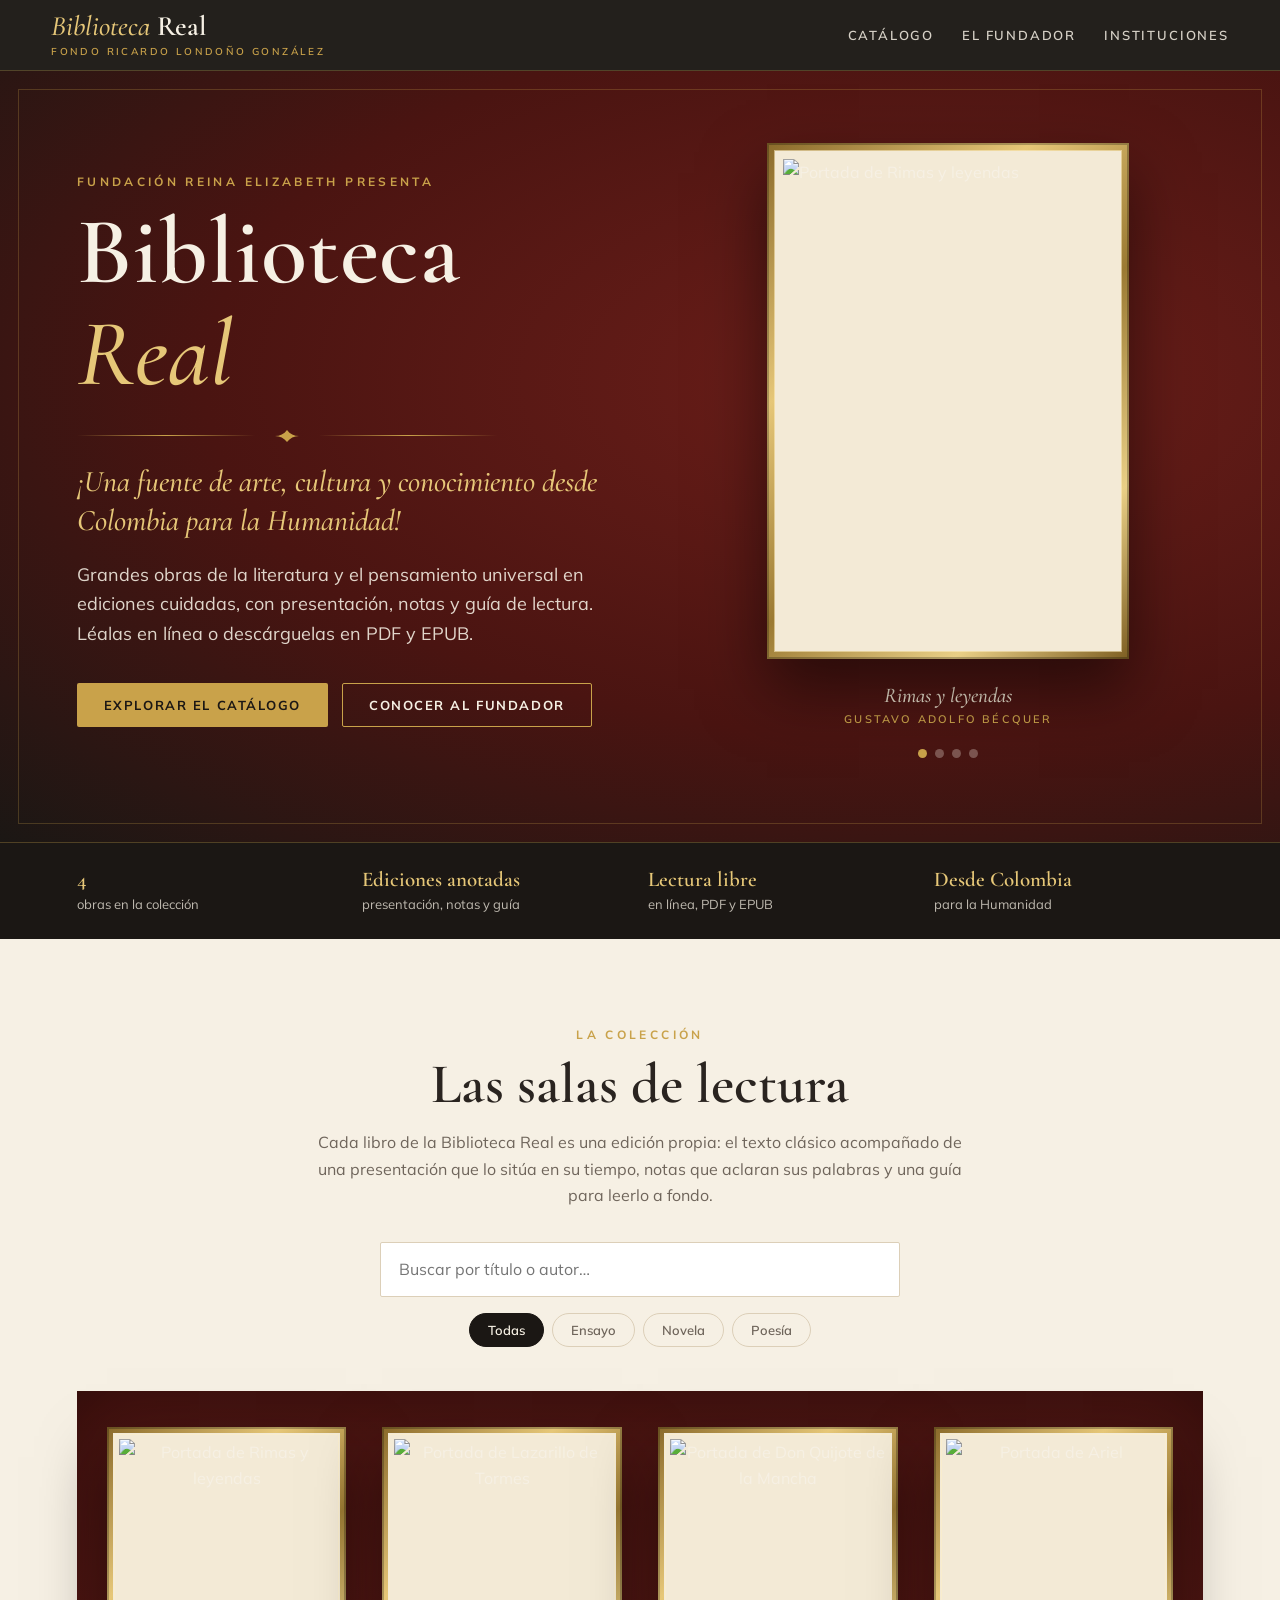
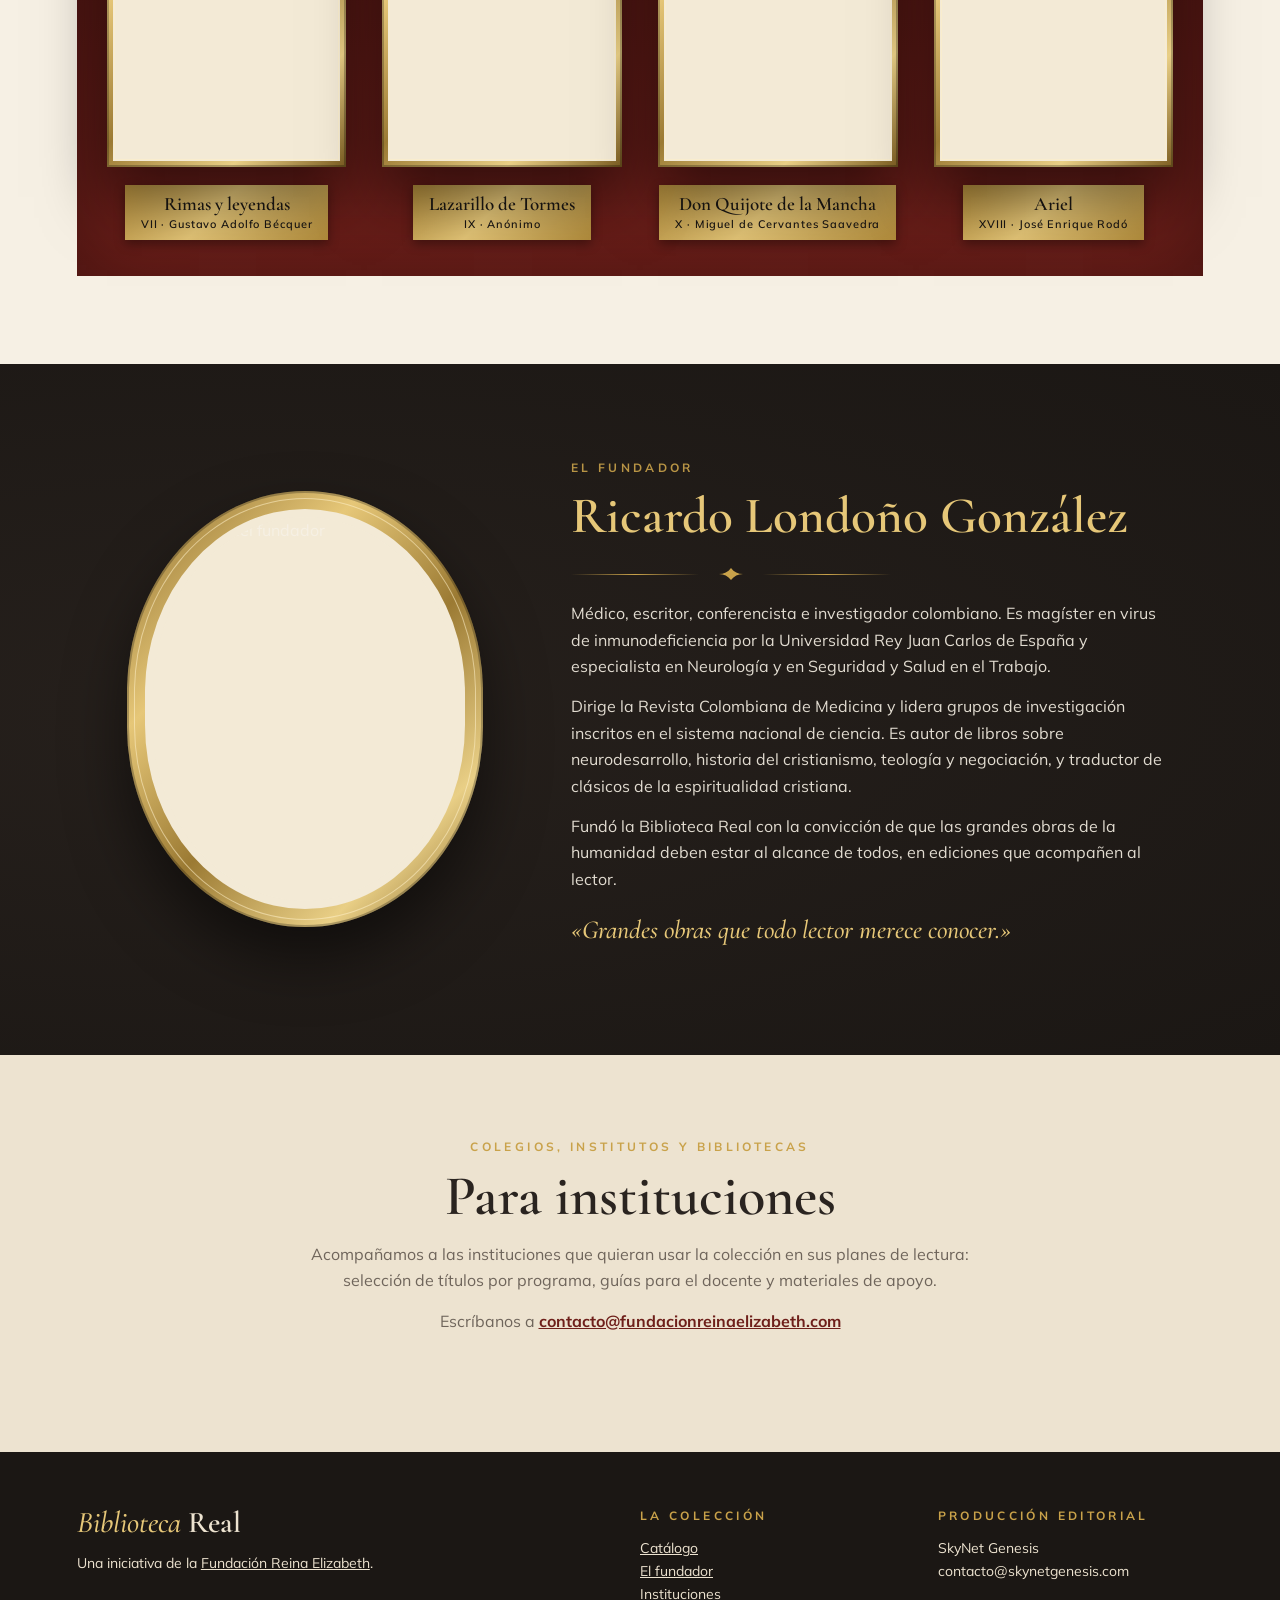
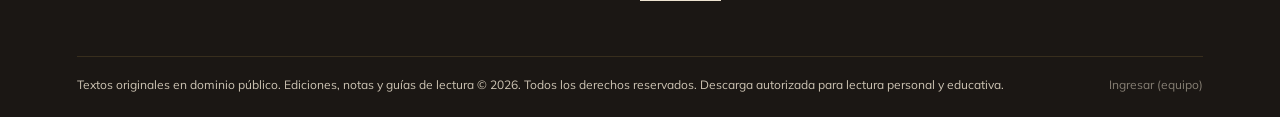
==== index.html @ 5b9d8cc8 "Web Biblioteca Real" ====
<!DOCTYPE html>
<html lang="es">
<head>
<meta charset="utf-8">
<meta name="viewport" content="width=device-width, initial-scale=1">
<title>Biblioteca Real · Fondo Ricardo Londoño González</title>
<meta name="description" content="Biblioteca Real: una fuente de arte, cultura y conocimiento desde Colombia para la Humanidad. Grandes obras en ediciones con presentación, notas y guía de lectura.">
<meta property="og:title" content="Biblioteca Real">
<meta property="og:description" content="¡Una fuente de arte, cultura y conocimiento desde Colombia para la Humanidad!">
<link rel="preconnect" href="https://fonts.googleapis.com">
<link href="https://fonts.googleapis.com/css2?family=Cormorant+Garamond:ital,wght@0,500;0,600;0,700;1,500;1,600&family=Mulish:wght@400;600;700&display=swap" rel="stylesheet">
<link rel="stylesheet" href="estilo.css">
</head>
<body>
<header class="barra">
  <a class="marca" href="#inicio"><span class="m1">Biblioteca</span> <span class="m2">Real</span><small>Fondo Ricardo Londoño González</small></a>
  <nav class="menu"><a href="#salas">Catálogo</a><a href="#fundador">El fundador</a><a href="#instituciones">Instituciones</a></nav>
</header>

<section class="hero" id="inicio">
  <div class="hero-txt">
    <p class="sobre">Fundación Reina Elizabeth presenta</p>
    <h1>Biblioteca <em>Real</em></h1>
    <div class="orla" aria-hidden="true"><span></span><svg viewBox="0 0 40 16"><path d="M20 2c3 4 7 6 12 6-5 0-9 2-12 6-3-4-7-6-12-6 5 0 9-2 12-6z" fill="currentColor"/></svg><span></span></div>
    <p class="lema" id="lema"></p>
    <p class="lead" id="presentacion"></p>
    <div class="cta"><a class="btn oro" href="#salas">Explorar el catálogo</a><a class="btn linea" href="#fundador">Conocer al fundador</a></div>
  </div>
  <div class="hero-marco">
    <div class="marco grande"><img id="h-img" alt=""></div>
    <p class="cartela" id="h-cartela"></p>
    <div class="puntos" id="h-puntos"></div>
  </div>
</section>

<div class="franja">
  <div><b id="f-obras">—</b><span>obras en la colección</span></div>
  <div><b>Ediciones anotadas</b><span>presentación, notas y guía</span></div>
  <div><b>Lectura libre</b><span>en línea, PDF y EPUB</span></div>
  <div><b>Desde Colombia</b><span>para la Humanidad</span></div>
</div>

<section class="salas" id="salas">
  <div class="tit"><p class="sobre">La colección</p><h2>Las salas de lectura</h2><p class="sub">Cada libro de la Biblioteca Real es una edición propia: el texto clásico acompañado de una presentación que lo sitúa en su tiempo, notas que aclaran sus palabras y una guía para leerlo a fondo.</p></div>
  <div class="herr">
    <input id="q" type="search" placeholder="Buscar por título o autor…" aria-label="Buscar">
    <div class="filtros" id="filtros"></div>
  </div>
  <div class="muro" id="muro"></div>
  <p class="vacio" id="vacio" hidden>No encontramos obras con esa búsqueda.</p>
</section>

<section class="fundador" id="fundador">
  <div class="f-marco"><div class="marco retrato"><img id="f-foto" alt="Retrato del fundador"></div></div>
  <div class="f-txt">
    <p class="sobre">El fundador</p>
    <h2 id="f-nombre"></h2>
    <div class="orla izq" aria-hidden="true"><span></span><svg viewBox="0 0 40 16"><path d="M20 2c3 4 7 6 12 6-5 0-9 2-12 6-3-4-7-6-12-6 5 0 9-2 12-6z" fill="currentColor"/></svg><span></span></div>
    <div id="f-bio"></div>
    <p class="cita">«Grandes obras que todo lector merece conocer.»</p>
  </div>
</section>

<section class="instituciones" id="instituciones">
  <div class="tit"><p class="sobre">Colegios, institutos y bibliotecas</p><h2>Para instituciones</h2>
  <p class="sub">Acompañamos a las instituciones que quieran usar la colección en sus planes de lectura: selección de títulos por programa, guías para el docente y materiales de apoyo.</p>
  <p class="sub">Escríbanos a <a id="i-correo" href="#"></a></p></div>
</section>

<footer class="pie">
  <div class="pie-a">
    <div><div class="marca"><span class="m1">Biblioteca</span> <span class="m2">Real</span></div><p>Una iniciativa de la <a href="https://fundacionreinaelizabeth.com">Fundación Reina Elizabeth</a>.</p></div>
    <div><p class="sobre">La colección</p><p><a href="#salas">Catálogo</a><br><a href="#fundador">El fundador</a><br><a href="#instituciones">Instituciones</a></p></div>
    <div><p class="sobre">Producción editorial</p><p>SkyNet Genesis<br>contacto@skynetgenesis.com</p></div>
  </div>
  <div class="pie-b"><span>Textos originales en dominio público. Ediciones, notas y guías de lectura © 2026. Todos los derechos reservados. Descarga autorizada para lectura personal y educativa.</span><a class="equipo" href="admin/">Ingresar (equipo)</a></div>
</footer>

<div class="velo" id="velo" hidden></div>
<div class="modal" id="modal" hidden role="dialog" aria-modal="true">
  <button class="cerrar" id="cerrar" aria-label="Cerrar">×</button>
  <div class="m-izq"><div class="marco"><img id="m-img" alt=""></div></div>
  <div class="m-der">
    <p class="sobre" id="m-num"></p>
    <h3 id="m-tit"></h3>
    <p class="m-aut" id="m-aut"></p>
    <p class="m-meta" id="m-meta"></p>
    <p id="m-desc"></p>
    <div class="m-acc">
      <a id="m-leer" class="btn oro" target="_blank" rel="noopener">Leer en línea</a>
      <a id="m-pdf" class="btn oscuro" download>Descargar PDF</a>
      <a id="m-epub" class="btn claro" download>Descargar EPUB</a>
    </div>
    <p class="m-nota">EPUB: formato para lectores electrónicos y celulares (Kindle, Google Play Libros, Apple Books).</p>
  </div>
</div>
<script src="app.js"></script>
</body>
</html>
---- estilo.css ----
[hidden]{display:none!important}
:root{--muro:#6E1F1A;--muro2:#4A1411;--carbon:#1B1714;--carbon2:#26201C;--marfil:#F6F0E4;--marfil2:#EDE3D0;--oro:#C9A24A;--oro2:#E6C778;--tinta:#2A2420;--suave:#6F655B;--borde:#DCCFB8}
*{box-sizing:border-box}html{scroll-behavior:smooth}
body{margin:0;background:var(--marfil);color:var(--tinta);font:16px/1.65 Mulish,system-ui,sans-serif}
img{max-width:100%;display:block}a{color:inherit}
h1,h2,h3,.marca{font-family:"Cormorant Garamond",Georgia,serif;font-weight:600;line-height:1.08;margin:0}
.sobre{font:700 12px Mulish;letter-spacing:.28em;text-transform:uppercase;color:var(--oro);margin:0 0 12px}
.btn{display:inline-block;padding:13px 26px;border-radius:2px;font:700 13px Mulish;letter-spacing:.12em;text-transform:uppercase;text-decoration:none;cursor:pointer;border:1px solid transparent;transition:.2s;text-align:center}
.btn.oro{background:var(--oro);color:var(--carbon)}.btn.oro:hover{background:var(--oro2)}
.btn.linea{border-color:var(--oro);color:var(--marfil)}.btn.linea:hover{background:rgba(201,162,74,.15)}
.btn.oscuro{background:var(--carbon);color:var(--marfil)}.btn.oscuro:hover{background:#000}
.btn.claro{border-color:var(--carbon);color:var(--carbon);background:transparent}.btn.claro:hover{background:var(--carbon);color:var(--marfil)}
/* barra */
.barra{position:sticky;top:0;z-index:20;display:flex;align-items:center;gap:24px;padding:12px max(16px,4vw);background:rgba(27,23,20,.96);backdrop-filter:blur(6px);color:var(--marfil);border-bottom:1px solid rgba(201,162,74,.28)}
.marca{text-decoration:none;font-size:28px;white-space:nowrap;line-height:1}.m1{font-style:italic;font-weight:500;color:var(--oro2)}.m2{color:inherit}
.marca small{display:block;font:600 10px Mulish;letter-spacing:.24em;text-transform:uppercase;color:var(--oro);margin-top:5px}
.menu{display:flex;gap:28px;margin-left:auto}.menu a{text-decoration:none;font:600 13px Mulish;letter-spacing:.14em;text-transform:uppercase;opacity:.85}.menu a:hover{opacity:1;color:var(--oro2)}
@media(max-width:760px){.menu{display:none}.marca{font-size:23px}}
/* hero */
.hero{display:grid;grid-template-columns:1.1fr 1fr;gap:56px;align-items:center;padding:72px max(16px,6vw) 84px;background:radial-gradient(ellipse at 72% 40%,var(--muro) 0%,var(--muro2) 55%,var(--carbon) 100%);color:var(--marfil);min-height:84vh;position:relative;overflow:hidden}
.hero::before{content:"";position:absolute;inset:18px;border:1px solid rgba(201,162,74,.25);pointer-events:none}
.hero h1{font-size:clamp(52px,7.4vw,104px);letter-spacing:.01em}.hero h1 em{color:var(--oro2);font-weight:500}
.orla{display:flex;align-items:center;gap:12px;color:var(--oro);margin:22px 0 18px;max-width:420px}.orla span{flex:1;height:1px;background:linear-gradient(90deg,transparent,var(--oro),transparent)}.orla svg{width:40px;height:16px}
.orla.izq{max-width:320px}
.lema{font:italic 500 clamp(22px,2.4vw,30px)/1.3 "Cormorant Garamond",serif;color:var(--oro2);max-width:560px;margin:0}
.lead{font-size:18px;max-width:540px;opacity:.88;margin:20px 0 34px}.cta{display:flex;gap:14px;flex-wrap:wrap}
.hero-marco{display:flex;flex-direction:column;align-items:center;position:relative}
.marco{padding:16px;background:linear-gradient(135deg,#8a6a2a,#e6c778 30%,#9b7a33 55%,#e9cf86 80%,#7d5e22);box-shadow:0 30px 60px rgba(0,0,0,.5),inset 0 0 0 2px rgba(0,0,0,.25);position:relative}
.marco::after{content:"";position:absolute;inset:7px;border:1px solid rgba(255,240,200,.55);pointer-events:none}
.marco img{outline:8px solid #f3ead6;background:#f3ead6}
.marco.grande img{width:min(330px,62vw);aspect-ratio:15/22;object-fit:cover;transition:opacity .7s}
.cartela{margin:24px 0 0;font:italic 500 21px "Cormorant Garamond",serif;text-align:center;color:var(--marfil2);min-height:56px}.cartela small{display:block;font:600 11px Mulish;letter-spacing:.2em;text-transform:uppercase;color:var(--oro);margin-top:4px;font-style:normal}
.puntos{display:flex;gap:8px;margin-top:10px}.puntos button{width:9px;height:9px;border-radius:50%;border:0;background:rgba(246,240,228,.3);cursor:pointer;padding:0}.puntos button.on{background:var(--oro)}
@media(max-width:900px){.hero{grid-template-columns:1fr;padding-top:44px;text-align:center}.orla{margin-inline:auto}.lema,.lead{margin-inline:auto}.cta{justify-content:center}}
.franja{display:grid;grid-template-columns:repeat(4,1fr);background:var(--carbon);color:var(--marfil);padding:24px max(16px,6vw);gap:16px;border-top:1px solid rgba(201,162,74,.3)}
.franja div{display:flex;flex-direction:column;gap:2px;font-size:13px}.franja b{font:600 21px "Cormorant Garamond",serif;color:var(--oro2)}.franja span{opacity:.75}
@media(max-width:760px){.franja{grid-template-columns:1fr 1fr}}
/* salas */
.tit{text-align:center;margin-bottom:34px}.tit h2{font-size:clamp(38px,4.4vw,58px)}.sub{max-width:660px;margin:14px auto 0;color:var(--suave)}
.salas{padding:88px max(16px,6vw);background:var(--marfil)}
.herr{display:flex;flex-direction:column;align-items:center;gap:16px;margin-bottom:44px}
.herr input{width:min(520px,100%);padding:13px 18px;border:1px solid var(--borde);background:#fff;font:inherit;border-radius:2px}
.filtros{display:flex;flex-wrap:wrap;gap:8px;justify-content:center}
.filtros button{background:none;border:1px solid var(--borde);padding:8px 18px;font:600 13px Mulish;cursor:pointer;border-radius:30px;color:var(--suave)}.filtros button.on{background:var(--carbon);color:var(--marfil);border-color:var(--carbon)}
.muro{display:grid;grid-template-columns:repeat(auto-fill,minmax(230px,1fr));gap:48px 36px;max-width:1240px;margin:0 auto;padding:36px 30px;background:linear-gradient(180deg,var(--muro2),var(--muro));box-shadow:inset 0 0 80px rgba(0,0,0,.35)}
.obra{margin:0;cursor:pointer;text-align:center;background:none;border:0;padding:0;font:inherit;color:var(--marfil)}
.obra .marco{padding:12px;transition:transform .25s}.obra:hover .marco{transform:translateY(-5px)}
.obra img{width:100%;aspect-ratio:15/22;object-fit:cover;outline-width:6px}
.placa{display:inline-block;margin-top:18px;background:linear-gradient(135deg,#b38d3c,#e6c778 45%,#b38d3c);color:var(--carbon);padding:8px 16px 9px;box-shadow:0 4px 10px rgba(0,0,0,.35);max-width:100%}
.placa h3{font-size:19px;line-height:1.15}.placa p{margin:2px 0 0;font:600 11px Mulish;letter-spacing:.08em}
.vacio{text-align:center;color:var(--suave);margin-top:20px}
/* fundador */
.fundador{display:grid;grid-template-columns:.8fr 1.2fr;gap:64px;align-items:center;padding:96px max(16px,8vw);background:radial-gradient(ellipse at 20% 50%,var(--carbon2),var(--carbon));color:var(--marfil)}
.f-marco{display:flex;justify-content:center}
.marco.retrato{padding:18px;border-radius:50% / 46%}.marco.retrato::after{border-radius:50% / 46%}
.marco.retrato img{width:min(320px,70vw);aspect-ratio:4/5;object-fit:cover;border-radius:50% / 46%;outline:none;border:8px solid #f3ead6}
.f-txt h2{font-size:clamp(36px,4vw,54px);color:var(--oro2)}
.f-txt p{opacity:.9;margin:0 0 14px}
.cita{font:italic 500 26px "Cormorant Garamond",serif;color:var(--oro2)!important;margin-top:22px!important;opacity:1!important}
@media(max-width:860px){.fundador{grid-template-columns:1fr;text-align:center}.orla.izq{margin-inline:auto}}
.instituciones{padding:84px max(16px,6vw);background:var(--marfil2)}
.instituciones a{color:var(--muro);font-weight:700}
/* pie */
.pie{background:var(--carbon);color:var(--marfil2);padding:56px max(16px,6vw) 22px;font-size:14px}
.pie-a{display:grid;grid-template-columns:2fr 1fr 1fr;gap:32px}.pie .marca{font-size:30px;margin-bottom:12px}.pie a{color:var(--marfil2)}
.pie-b{display:flex;justify-content:space-between;flex-wrap:wrap;gap:12px;border-top:1px solid rgba(201,162,74,.2);margin-top:36px;padding-top:18px;font-size:12px;opacity:.85}
.equipo{opacity:.6;text-decoration:none}
@media(max-width:760px){.pie-a{grid-template-columns:1fr}}
/* modal */
.velo{position:fixed;inset:0;background:rgba(20,16,14,.75);z-index:40}
.modal{position:fixed;z-index:50;inset:5vh max(12px,8vw);background:var(--marfil);overflow:auto;display:grid;grid-template-columns:1fr 1.2fr;box-shadow:0 30px 80px rgba(0,0,0,.5);border:1px solid var(--oro)}
.m-izq{background:radial-gradient(ellipse at 50% 40%,var(--muro),var(--muro2) 70%);display:flex;align-items:center;justify-content:center;padding:40px}
.m-izq img{width:min(300px,60vw);aspect-ratio:15/22;object-fit:cover}
.m-der{padding:44px 40px}.m-der h3{font-size:clamp(34px,3.6vw,48px)}
.m-aut{font:italic 500 22px "Cormorant Garamond",serif;margin:4px 0 0}
.m-meta{color:var(--suave);font-size:14px;letter-spacing:.04em}
.m-acc{display:flex;flex-direction:column;gap:10px;margin-top:22px;max-width:320px}
.m-nota{font-size:12px;color:var(--suave);margin-top:14px}
.cerrar{position:absolute;top:8px;right:14px;background:none;border:0;font-size:34px;cursor:pointer;color:var(--marfil);z-index:2}
@media(max-width:800px){.modal{grid-template-columns:1fr;inset:2vh 8px}.cerrar{color:var(--marfil)}.m-der{padding:26px 22px}}
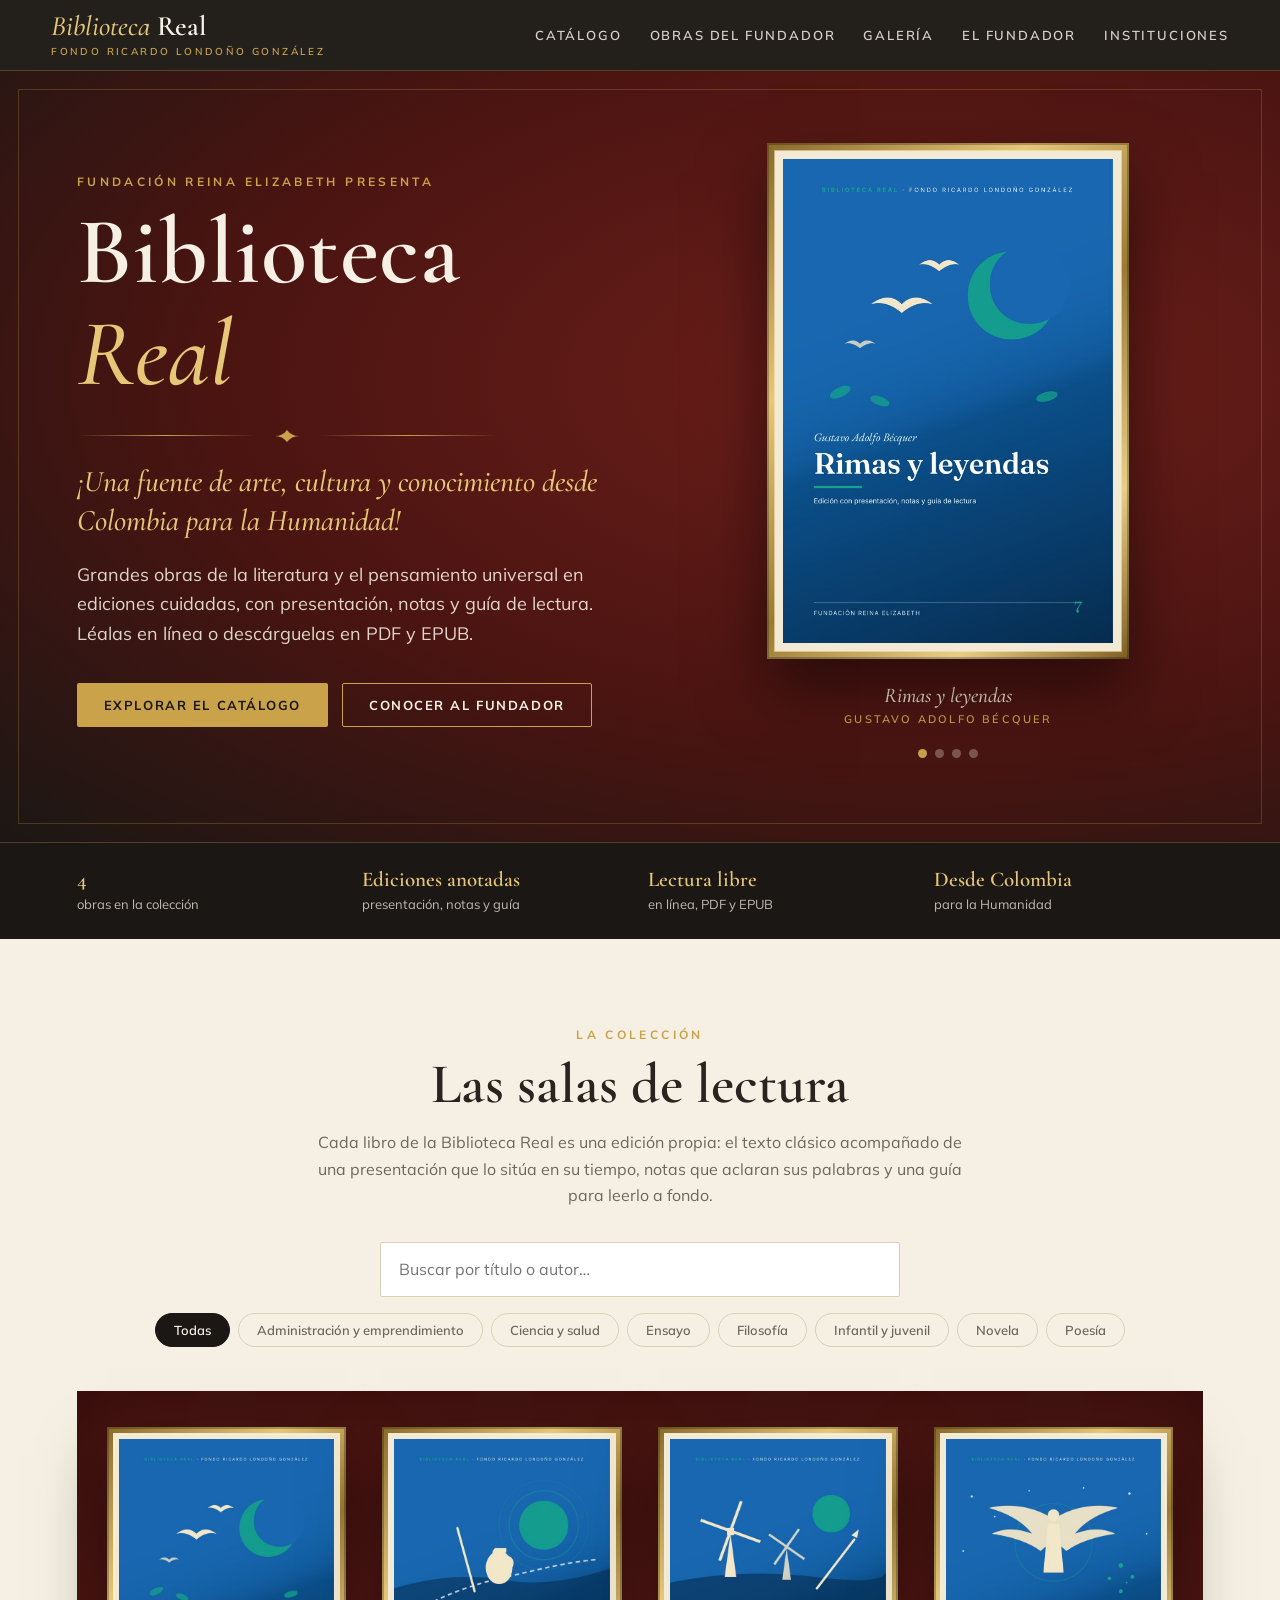
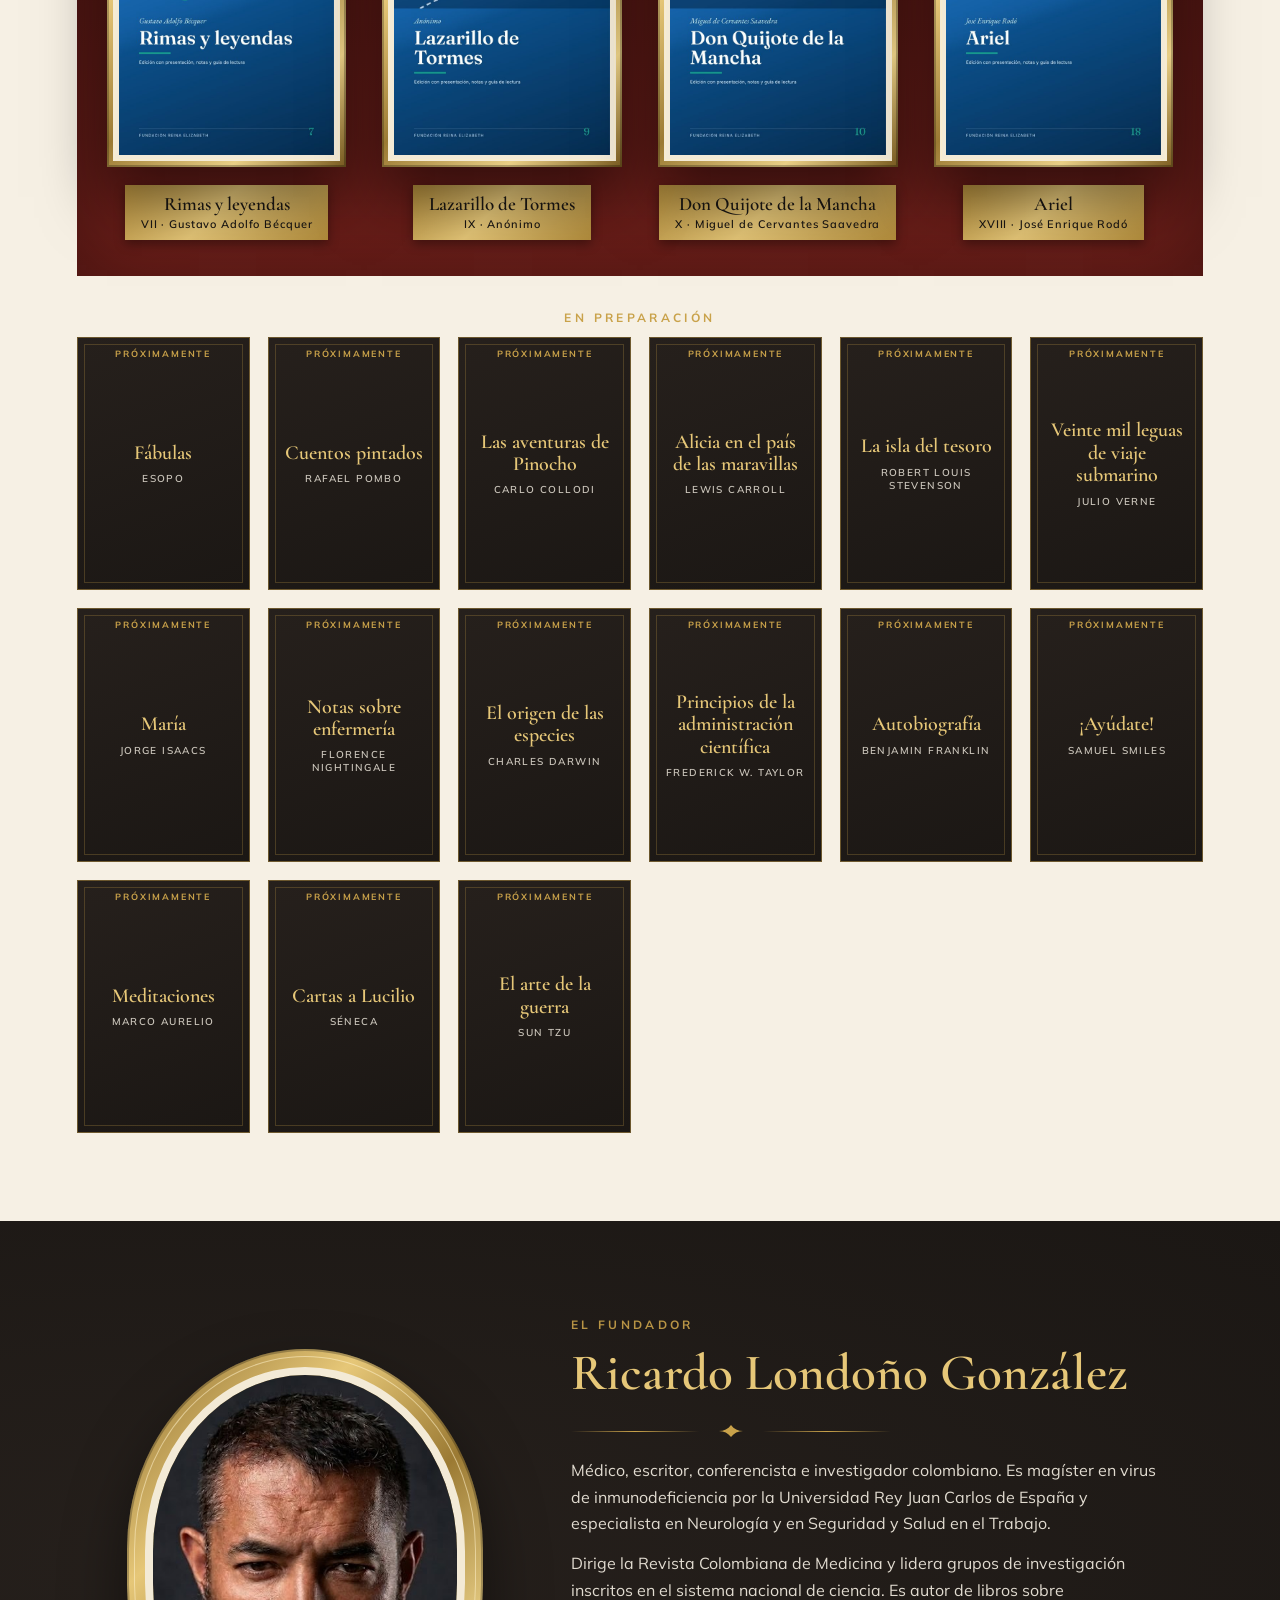
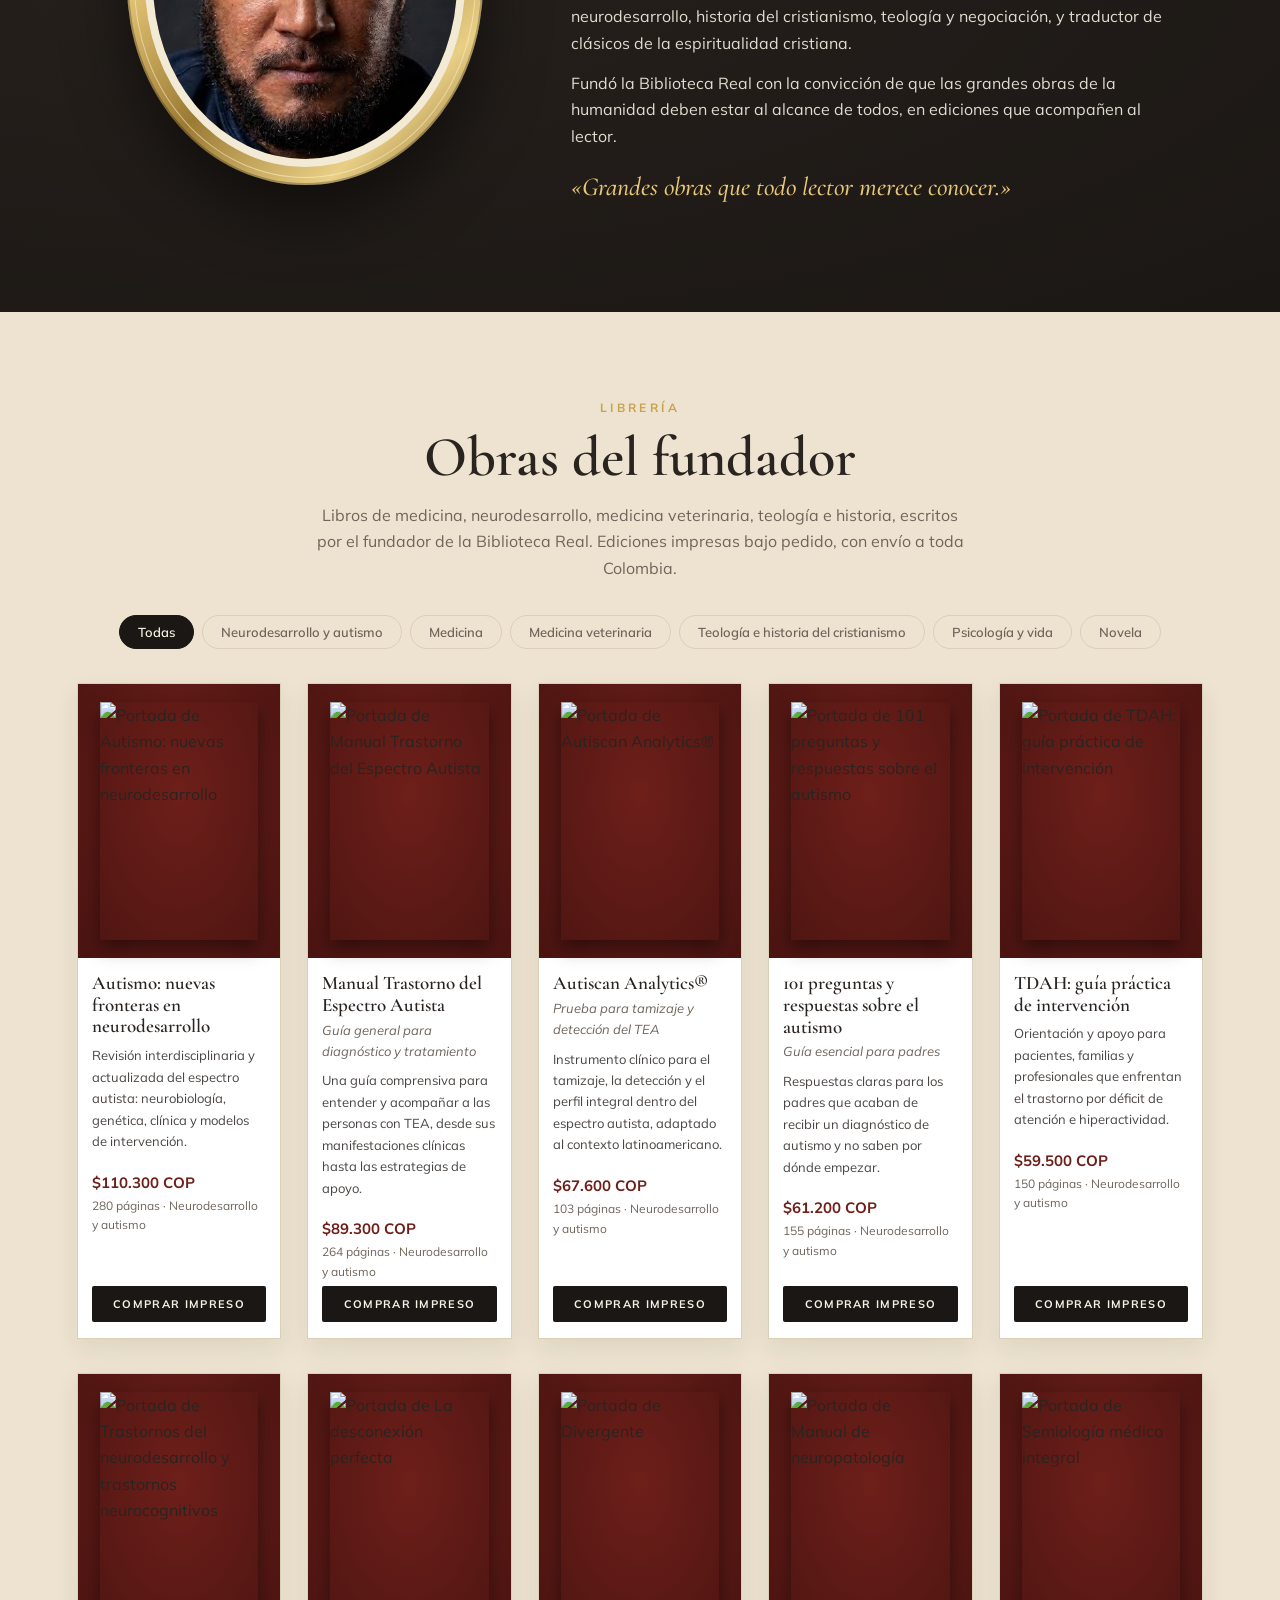
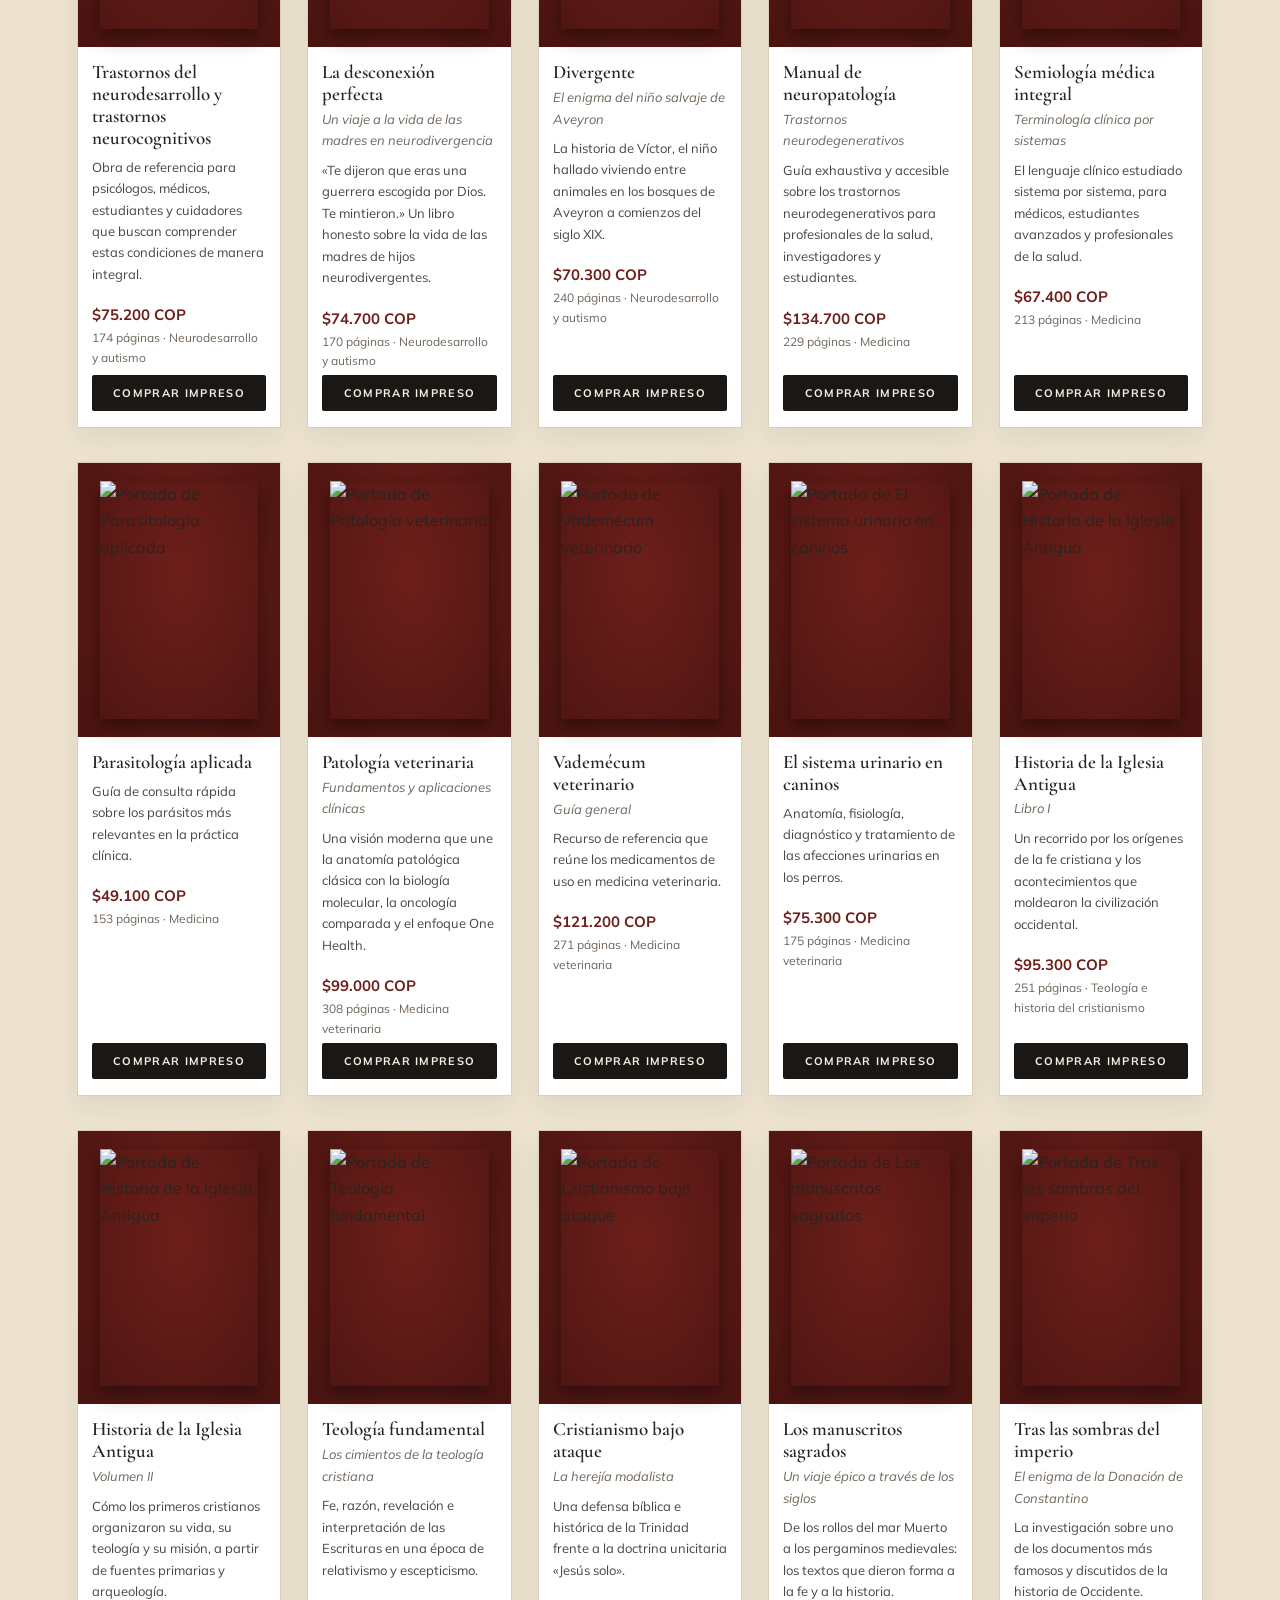
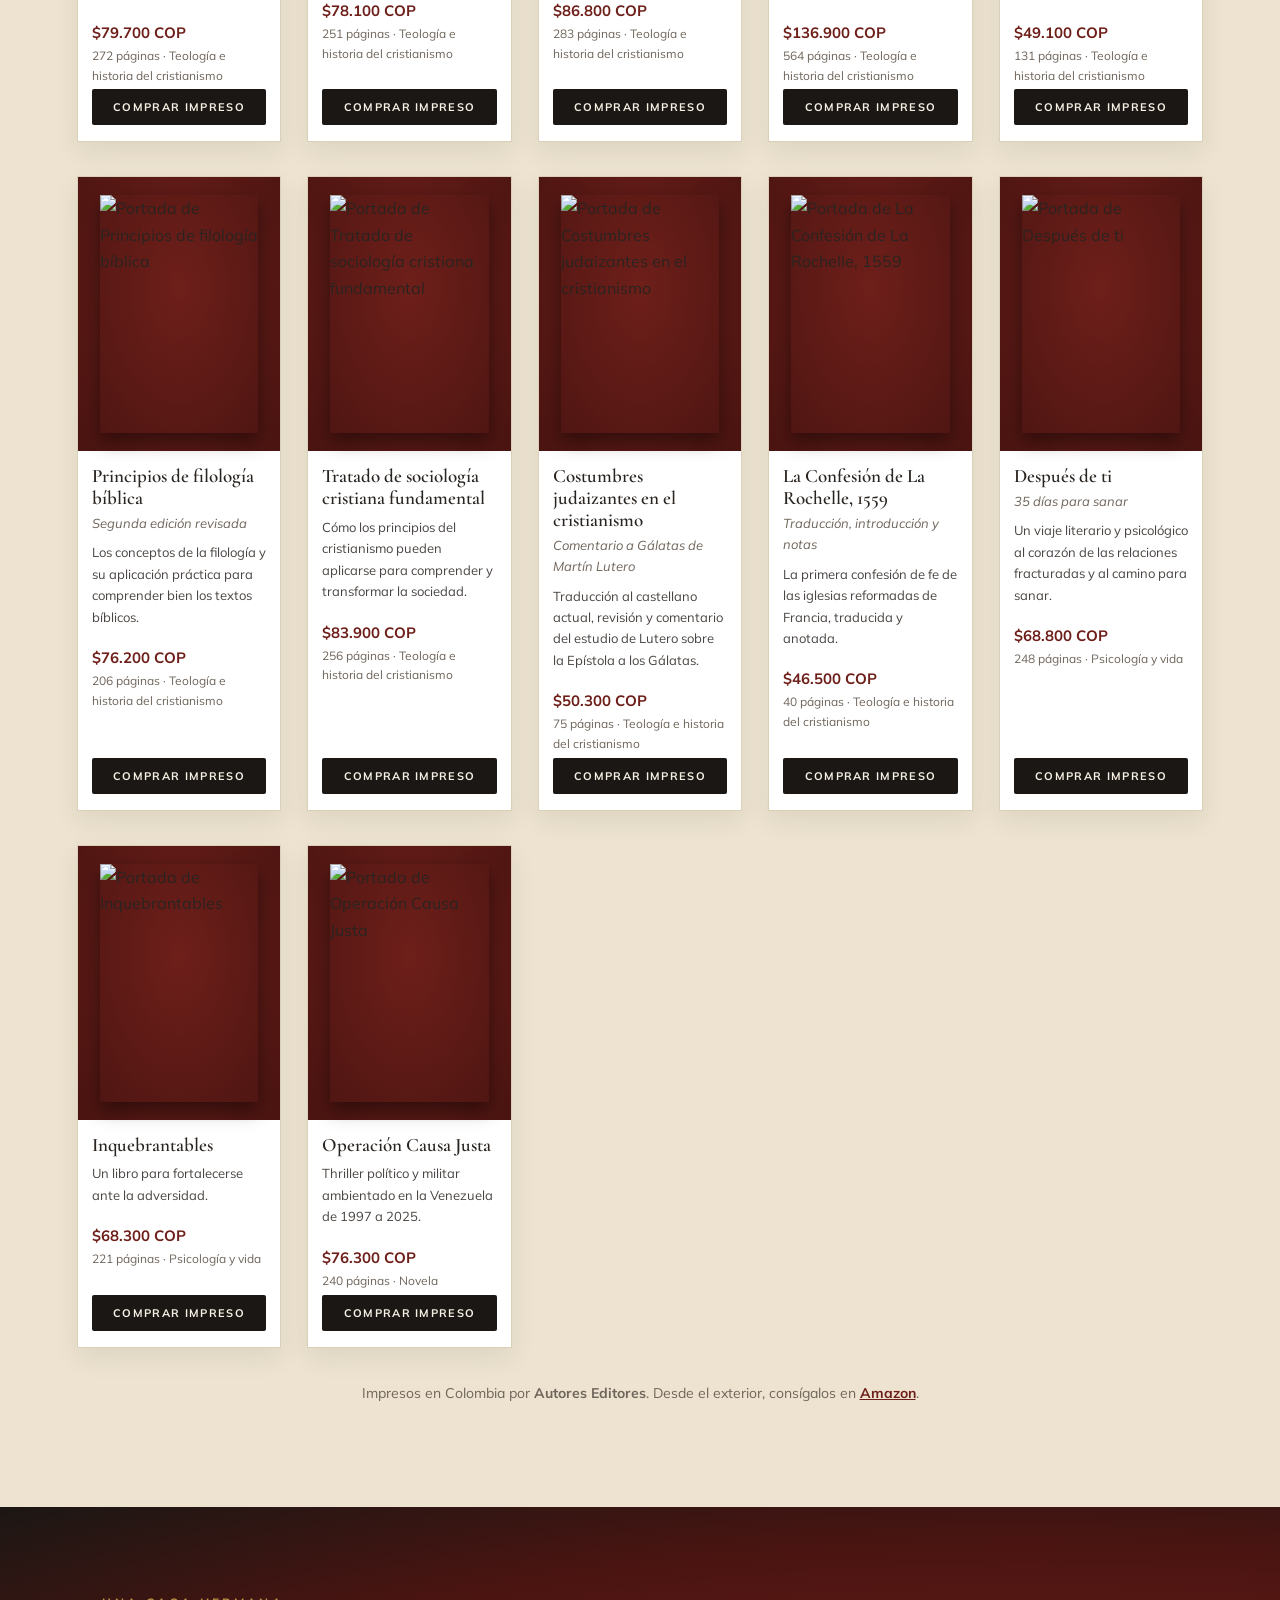
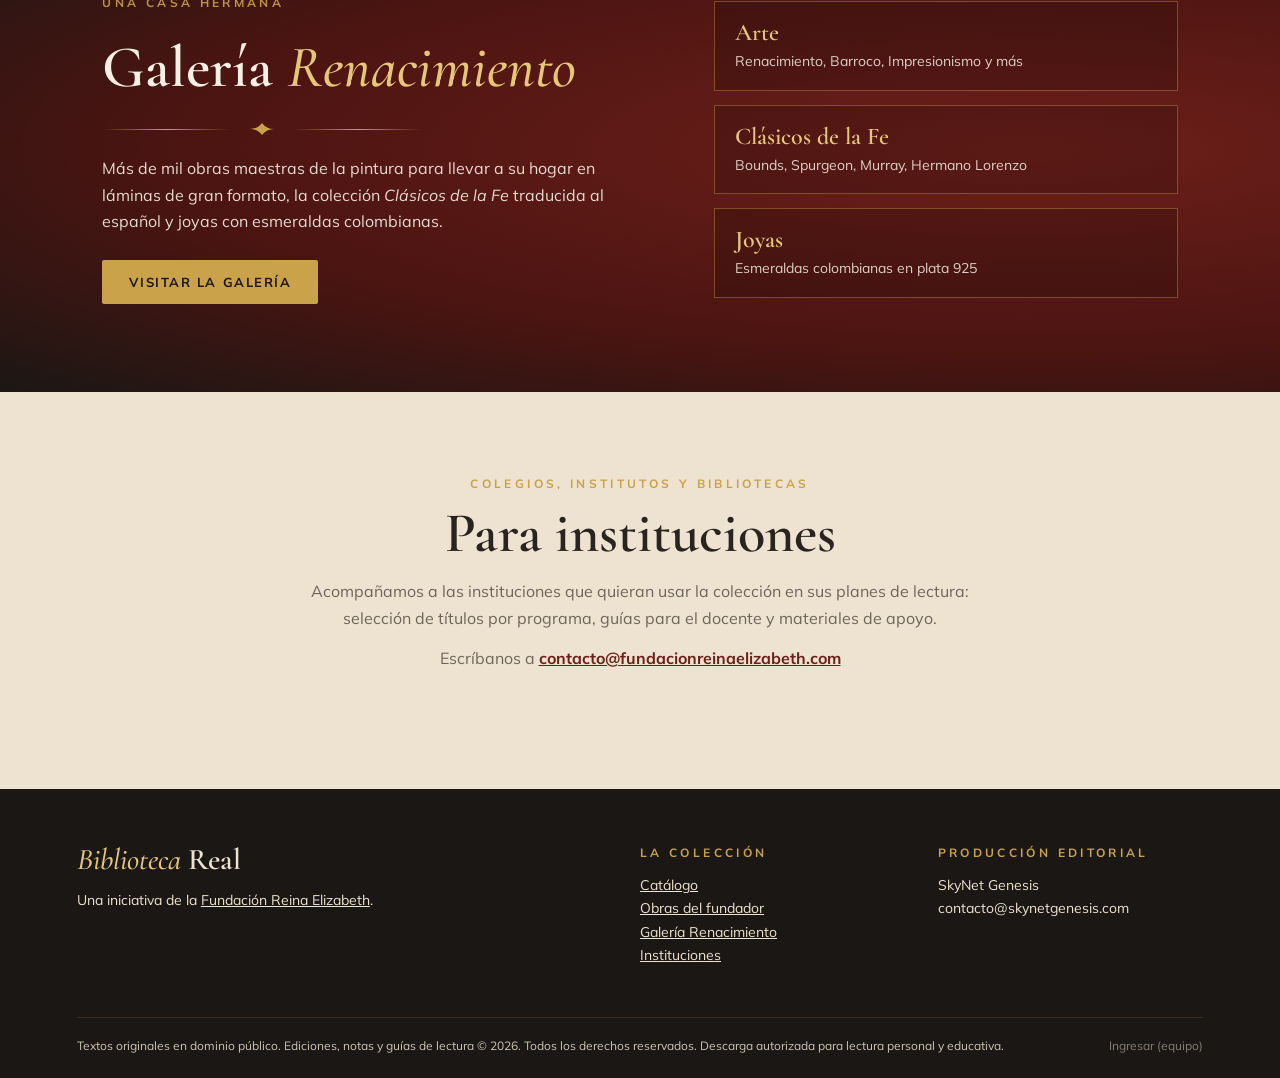
==== commit 86081b00: "Obras del fundador, Galería Renacimiento y títulos en preparación" ====
--- a/index.html
+++ b/index.html
@@ -14,7 +14,7 @@
 <body>
 <header class="barra">
   <a class="marca" href="#inicio"><span class="m1">Biblioteca</span> <span class="m2">Real</span><small>Fondo Ricardo Londoño González</small></a>
-  <nav class="menu"><a href="#salas">Catálogo</a><a href="#fundador">El fundador</a><a href="#instituciones">Instituciones</a></nav>
+  <nav class="menu"><a href="#salas">Catálogo</a><a href="#obras">Obras del fundador</a><a href="#galeria">Galería</a><a href="#fundador">El fundador</a><a href="#instituciones">Instituciones</a></nav>
 </header>
 
 <section class="hero" id="inicio">
@@ -48,6 +48,7 @@
   </div>
   <div class="muro" id="muro"></div>
   <p class="vacio" id="vacio" hidden>No encontramos obras con esa búsqueda.</p>
+  <div class="prox" id="prox-caja" hidden><p class="sobre">En preparación</p><div class="prox-lista" id="prox"></div></div>
 </section>
 
 <section class="fundador" id="fundador">
@@ -61,6 +62,29 @@
   </div>
 </section>
 
+<section class="obras" id="obras">
+  <div class="tit"><p class="sobre">Librería</p><h2>Obras del fundador</h2>
+  <p class="sub">Libros de medicina, neurodesarrollo, medicina veterinaria, teología e historia, escritos por el fundador de la Biblioteca Real. Ediciones impresas bajo pedido, con envío a toda Colombia.</p></div>
+  <div class="filtros" id="o-filtros"></div>
+  <div class="estante" id="estante"></div>
+  <p class="o-nota">Impresos en Colombia por <b>Autores Editores</b>. Desde el exterior, consígalos en <a id="o-amazon" target="_blank" rel="noopener">Amazon</a>.</p>
+</section>
+
+<section class="galeria" id="galeria">
+  <div class="g-txt">
+    <p class="sobre">Una casa hermana</p>
+    <h2>Galería <em>Renacimiento</em></h2>
+    <div class="orla izq" aria-hidden="true"><span></span><svg viewBox="0 0 40 16"><path d="M20 2c3 4 7 6 12 6-5 0-9 2-12 6-3-4-7-6-12-6 5 0 9-2 12-6z" fill="currentColor"/></svg><span></span></div>
+    <p>Más de mil obras maestras de la pintura para llevar a su hogar en láminas de gran formato, la colección <i>Clásicos de la Fe</i> traducida al español y joyas con esmeraldas colombianas.</p>
+    <a class="btn oro" id="g-link" target="_blank" rel="noopener">Visitar la Galería</a>
+  </div>
+  <div class="g-salas">
+    <div><b>Arte</b><span>Renacimiento, Barroco, Impresionismo y más</span></div>
+    <div><b>Clásicos de la Fe</b><span>Bounds, Spurgeon, Murray, Hermano Lorenzo</span></div>
+    <div><b>Joyas</b><span>Esmeraldas colombianas en plata 925</span></div>
+  </div>
+</section>
+
 <section class="instituciones" id="instituciones">
   <div class="tit"><p class="sobre">Colegios, institutos y bibliotecas</p><h2>Para instituciones</h2>
   <p class="sub">Acompañamos a las instituciones que quieran usar la colección en sus planes de lectura: selección de títulos por programa, guías para el docente y materiales de apoyo.</p>
@@ -70,7 +94,7 @@
 <footer class="pie">
   <div class="pie-a">
     <div><div class="marca"><span class="m1">Biblioteca</span> <span class="m2">Real</span></div><p>Una iniciativa de la <a href="https://fundacionreinaelizabeth.com">Fundación Reina Elizabeth</a>.</p></div>
-    <div><p class="sobre">La colección</p><p><a href="#salas">Catálogo</a><br><a href="#fundador">El fundador</a><br><a href="#instituciones">Instituciones</a></p></div>
+    <div><p class="sobre">La colección</p><p><a href="#salas">Catálogo</a><br><a href="#obras">Obras del fundador</a><br><a href="https://galeriarenacimiento.com" target="_blank" rel="noopener">Galería Renacimiento</a><br><a href="#instituciones">Instituciones</a></p></div>
     <div><p class="sobre">Producción editorial</p><p>SkyNet Genesis<br>contacto@skynetgenesis.com</p></div>
   </div>
   <div class="pie-b"><span>Textos originales en dominio público. Ediciones, notas y guías de lectura © 2026. Todos los derechos reservados. Descarga autorizada para lectura personal y educativa.</span><a class="equipo" href="admin/">Ingresar (equipo)</a></div>
--- a/estilo.css
+++ b/estilo.css
@@ -78,3 +78,32 @@
 .m-nota{font-size:12px;color:var(--suave);margin-top:14px}
 .cerrar{position:absolute;top:8px;right:14px;background:none;border:0;font-size:34px;cursor:pointer;color:var(--marfil);z-index:2}
 @media(max-width:800px){.modal{grid-template-columns:1fr;inset:2vh 8px}.cerrar{color:var(--marfil)}.m-der{padding:26px 22px}}
+
+/* proximos */
+.prox{max-width:1240px;margin:34px auto 0;text-align:center}
+.prox-lista{display:grid;grid-template-columns:repeat(auto-fill,minmax(170px,1fr));gap:18px}
+.libro-p{background:linear-gradient(160deg,var(--carbon2),var(--carbon));color:var(--marfil);aspect-ratio:15/22;padding:18px 14px;display:flex;flex-direction:column;justify-content:center;gap:8px;border:1px solid rgba(201,162,74,.45);outline:1px solid rgba(201,162,74,.25);outline-offset:-8px;position:relative}
+.libro-p h4{margin:0;font:600 20px/1.12 "Cormorant Garamond",serif;color:var(--oro2)}.libro-p p{margin:0;font:600 10px Mulish;letter-spacing:.14em;text-transform:uppercase;opacity:.8}
+.libro-p .cinta{position:absolute;top:10px;left:50%;transform:translateX(-50%);font:700 9px Mulish;letter-spacing:.2em;text-transform:uppercase;color:var(--oro)}
+/* obras del fundador */
+.obras{padding:88px max(16px,6vw);background:var(--marfil2)}
+.obras .filtros{margin-bottom:34px}
+.estante{display:grid;grid-template-columns:repeat(auto-fill,minmax(190px,1fr));gap:34px 26px;max-width:1240px;margin:0 auto}
+.lib{display:flex;flex-direction:column;background:#fff;border:1px solid var(--borde);box-shadow:0 10px 24px rgba(42,36,32,.08);transition:transform .2s}
+.lib:hover{transform:translateY(-4px)}
+.lib .tapa{background:radial-gradient(ellipse at 50% 40%,var(--muro),var(--muro2));padding:18px 22px}
+.lib img{width:100%;aspect-ratio:2/3;object-fit:cover;box-shadow:0 8px 18px rgba(0,0,0,.45)}
+.lib .info{padding:14px 14px 16px;display:flex;flex-direction:column;gap:4px;flex:1}
+.lib h3{font-size:19px;line-height:1.15}.lib .st{font-size:13px;color:var(--suave);font-style:italic;margin:0}
+.lib .pr{font:700 15px Mulish;color:var(--muro);margin:6px 0 0}.lib .pg{font-size:12px;color:var(--suave);margin:0}
+.lib .btn{margin-top:auto;padding:10px 12px;font-size:11px}
+.lib .d{font-size:13px;color:var(--tinta);margin:4px 0 10px;opacity:.85}
+.o-nota{text-align:center;color:var(--suave);font-size:14px;margin-top:34px}.o-nota a{color:var(--muro);font-weight:700}
+/* galeria */
+.galeria{display:grid;grid-template-columns:1.2fr 1fr;gap:56px;align-items:center;padding:88px max(16px,8vw);background:radial-gradient(ellipse at 80% 50%,var(--muro) 0%,var(--muro2) 60%,var(--carbon) 100%);color:var(--marfil)}
+.galeria h2{font-size:clamp(40px,4.6vw,62px)}.galeria h2 em{color:var(--oro2);font-weight:500}
+.galeria p{opacity:.9;max-width:560px;margin:0 0 26px}
+.g-salas{display:flex;flex-direction:column;gap:14px}
+.g-salas div{border:1px solid rgba(201,162,74,.4);padding:16px 20px;background:rgba(0,0,0,.18)}
+.g-salas b{display:block;font:600 24px "Cormorant Garamond",serif;color:var(--oro2)}.g-salas span{font-size:14px;opacity:.85}
+@media(max-width:860px){.galeria{grid-template-columns:1fr;text-align:center}.galeria p{margin-inline:auto}}
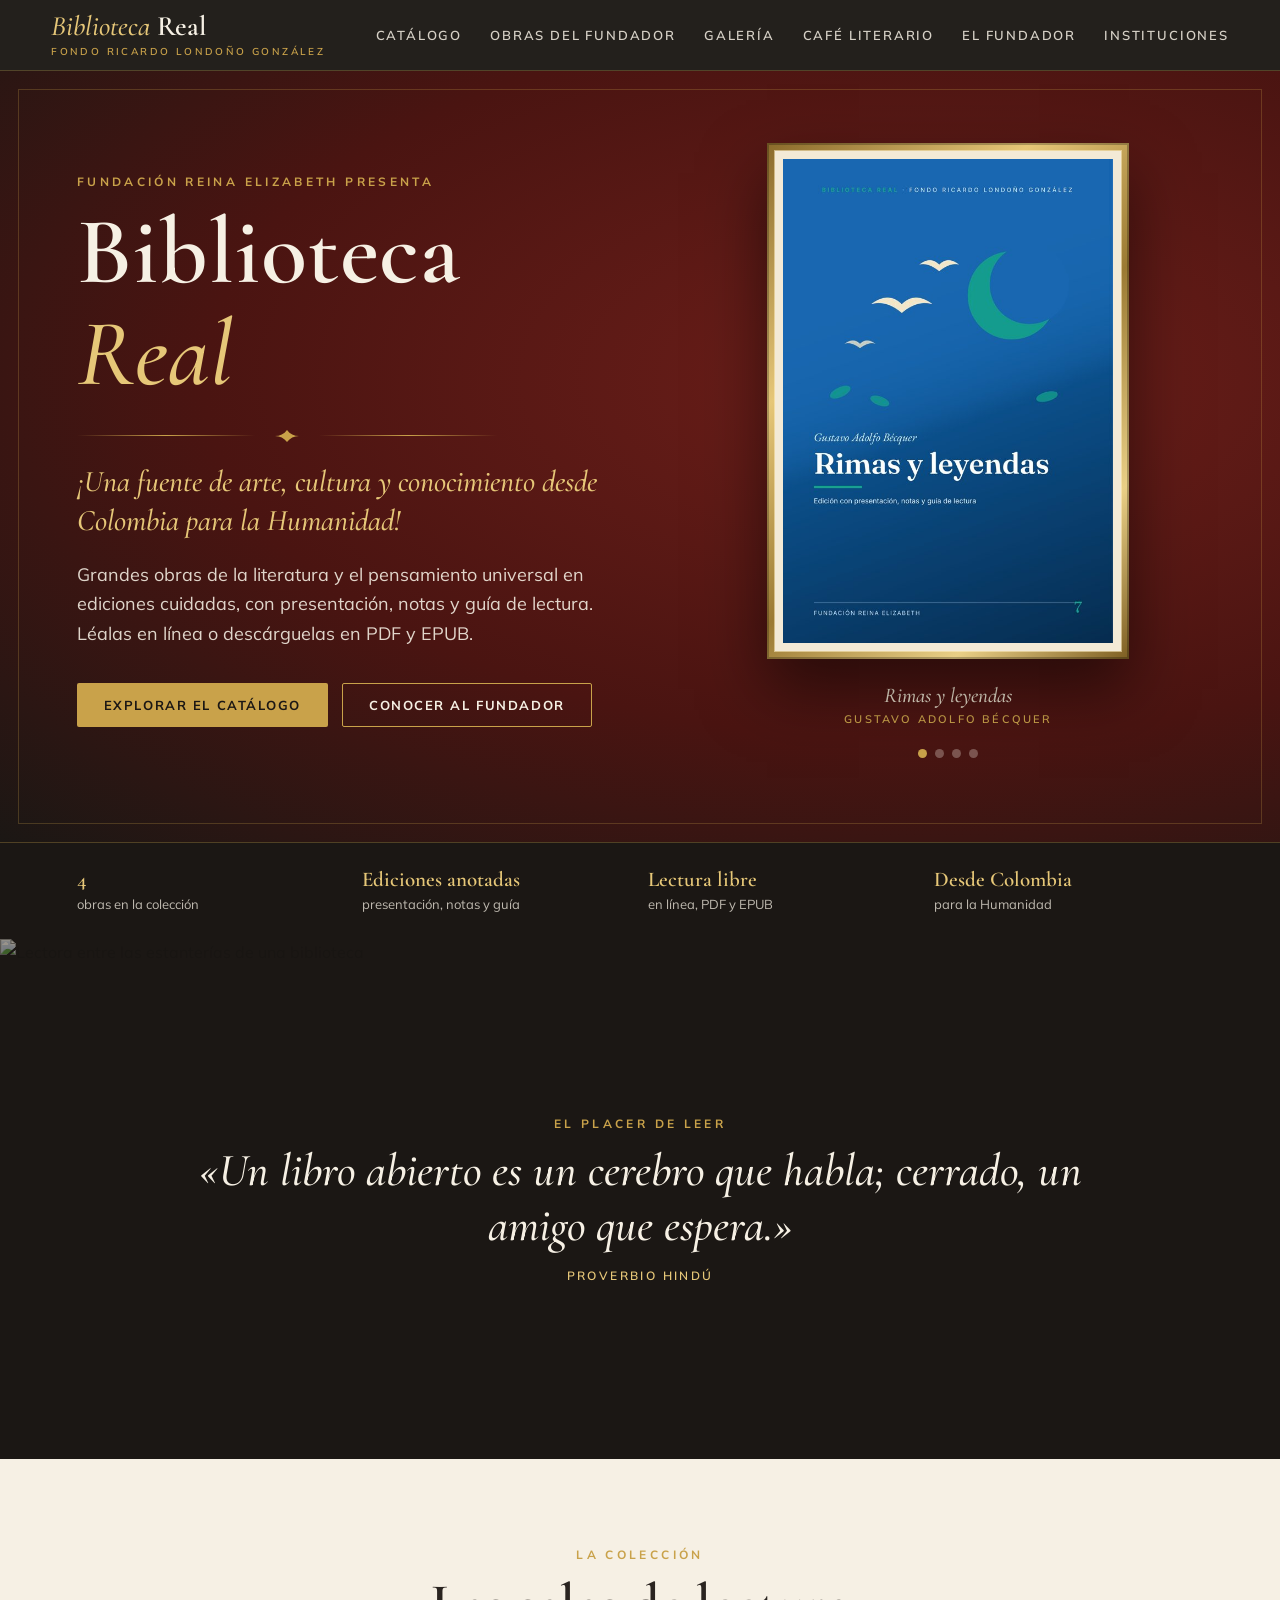
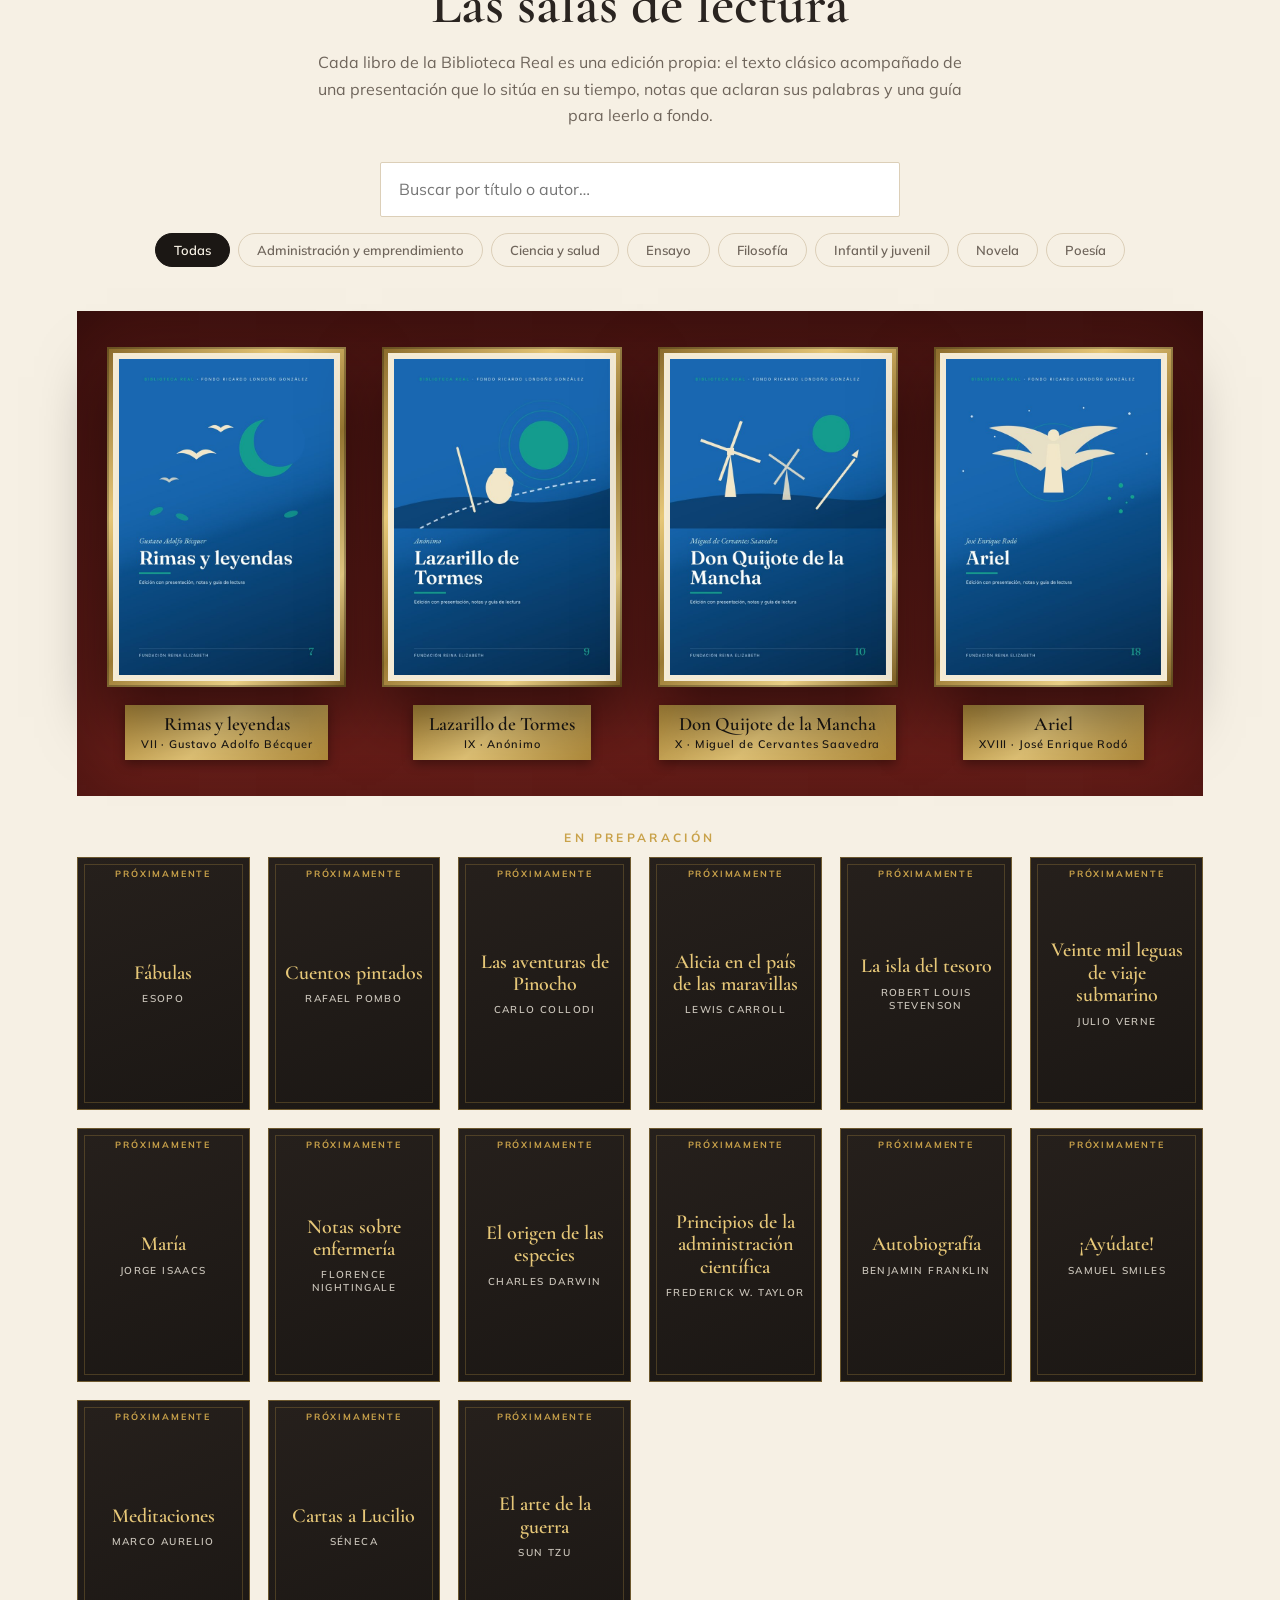
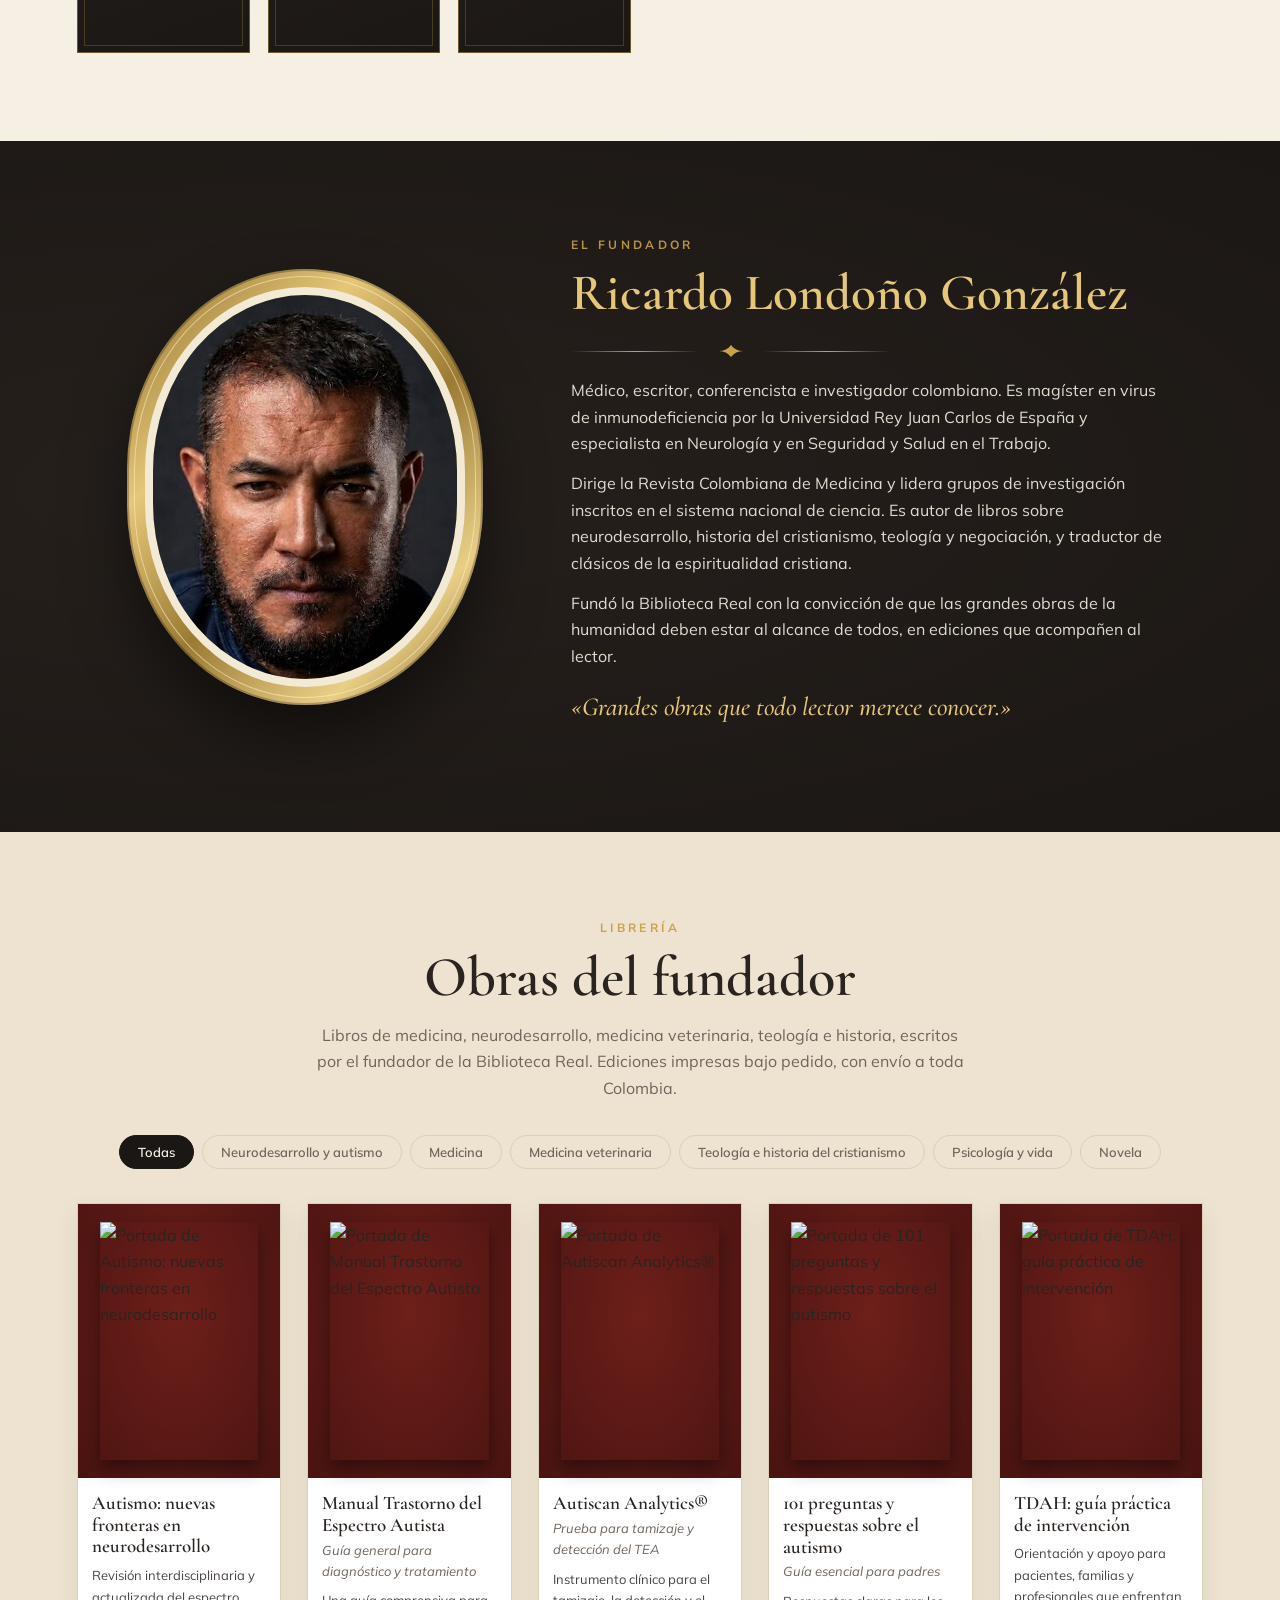
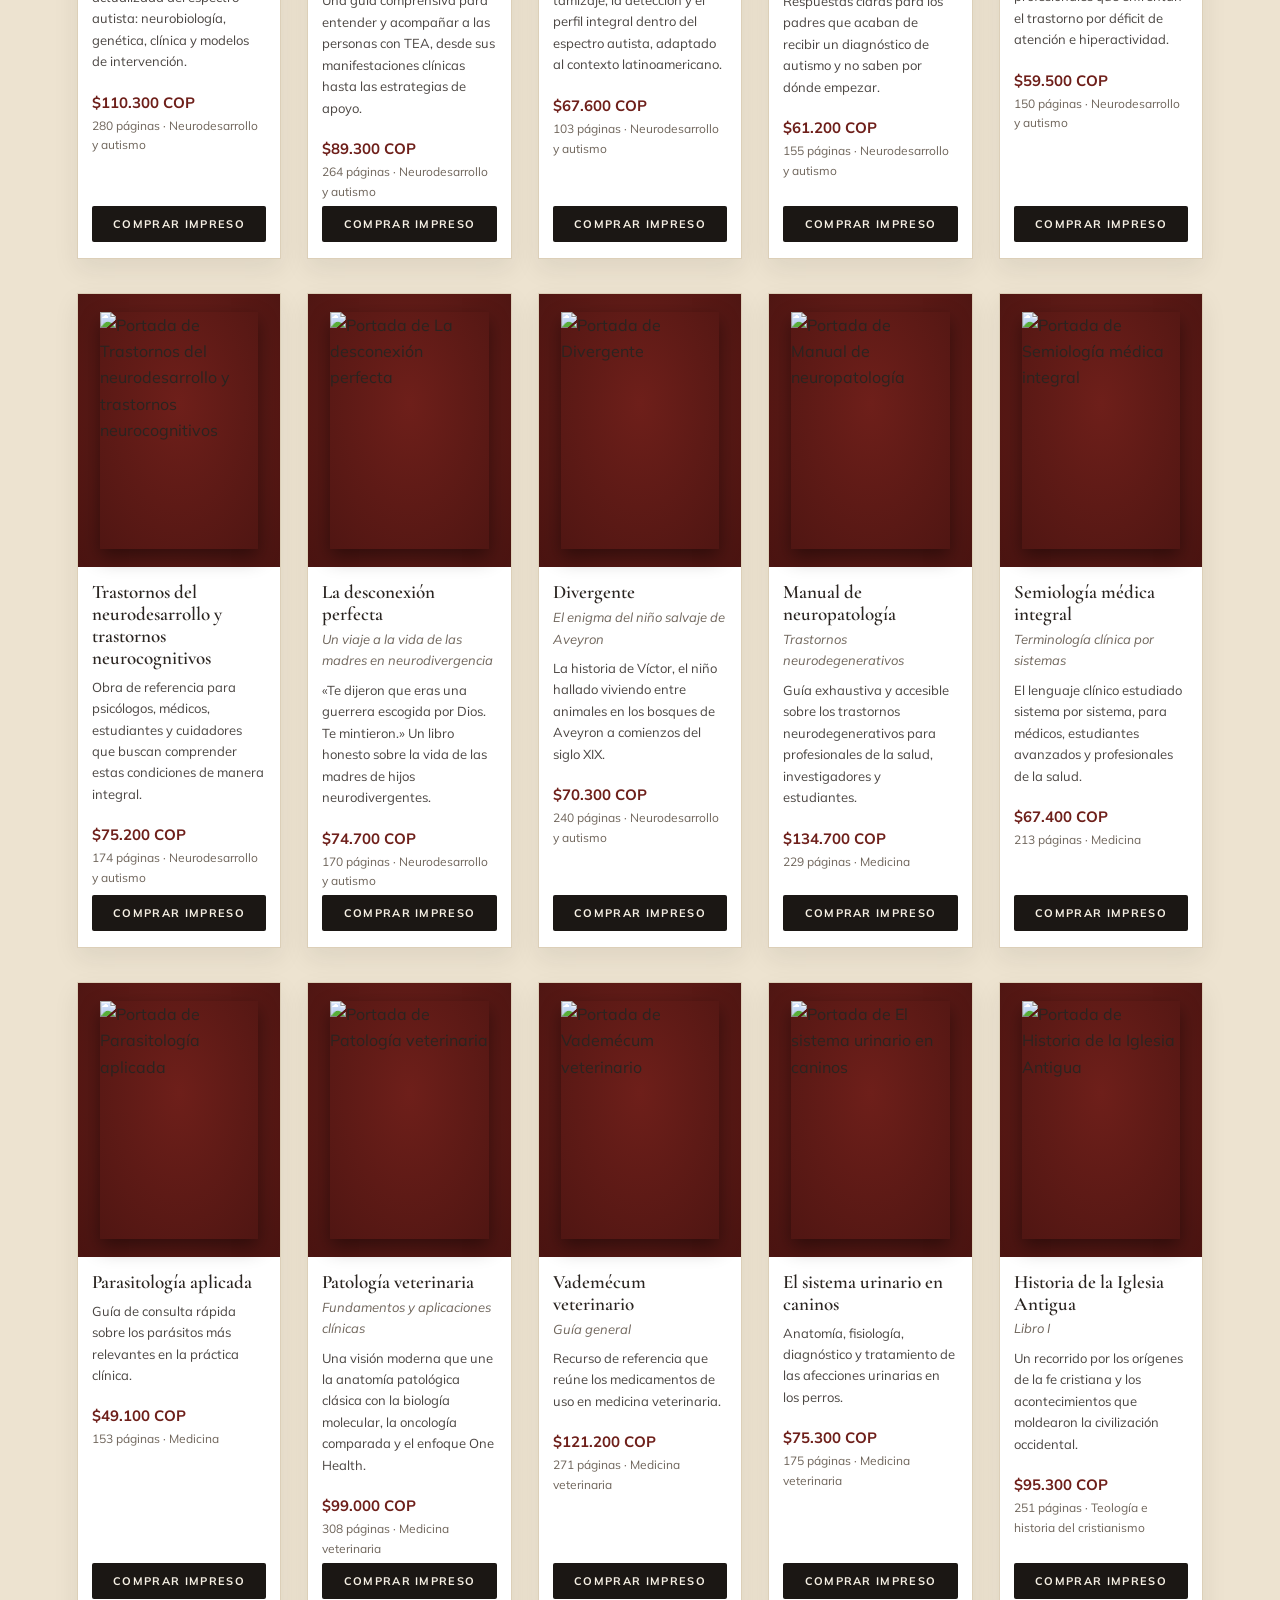
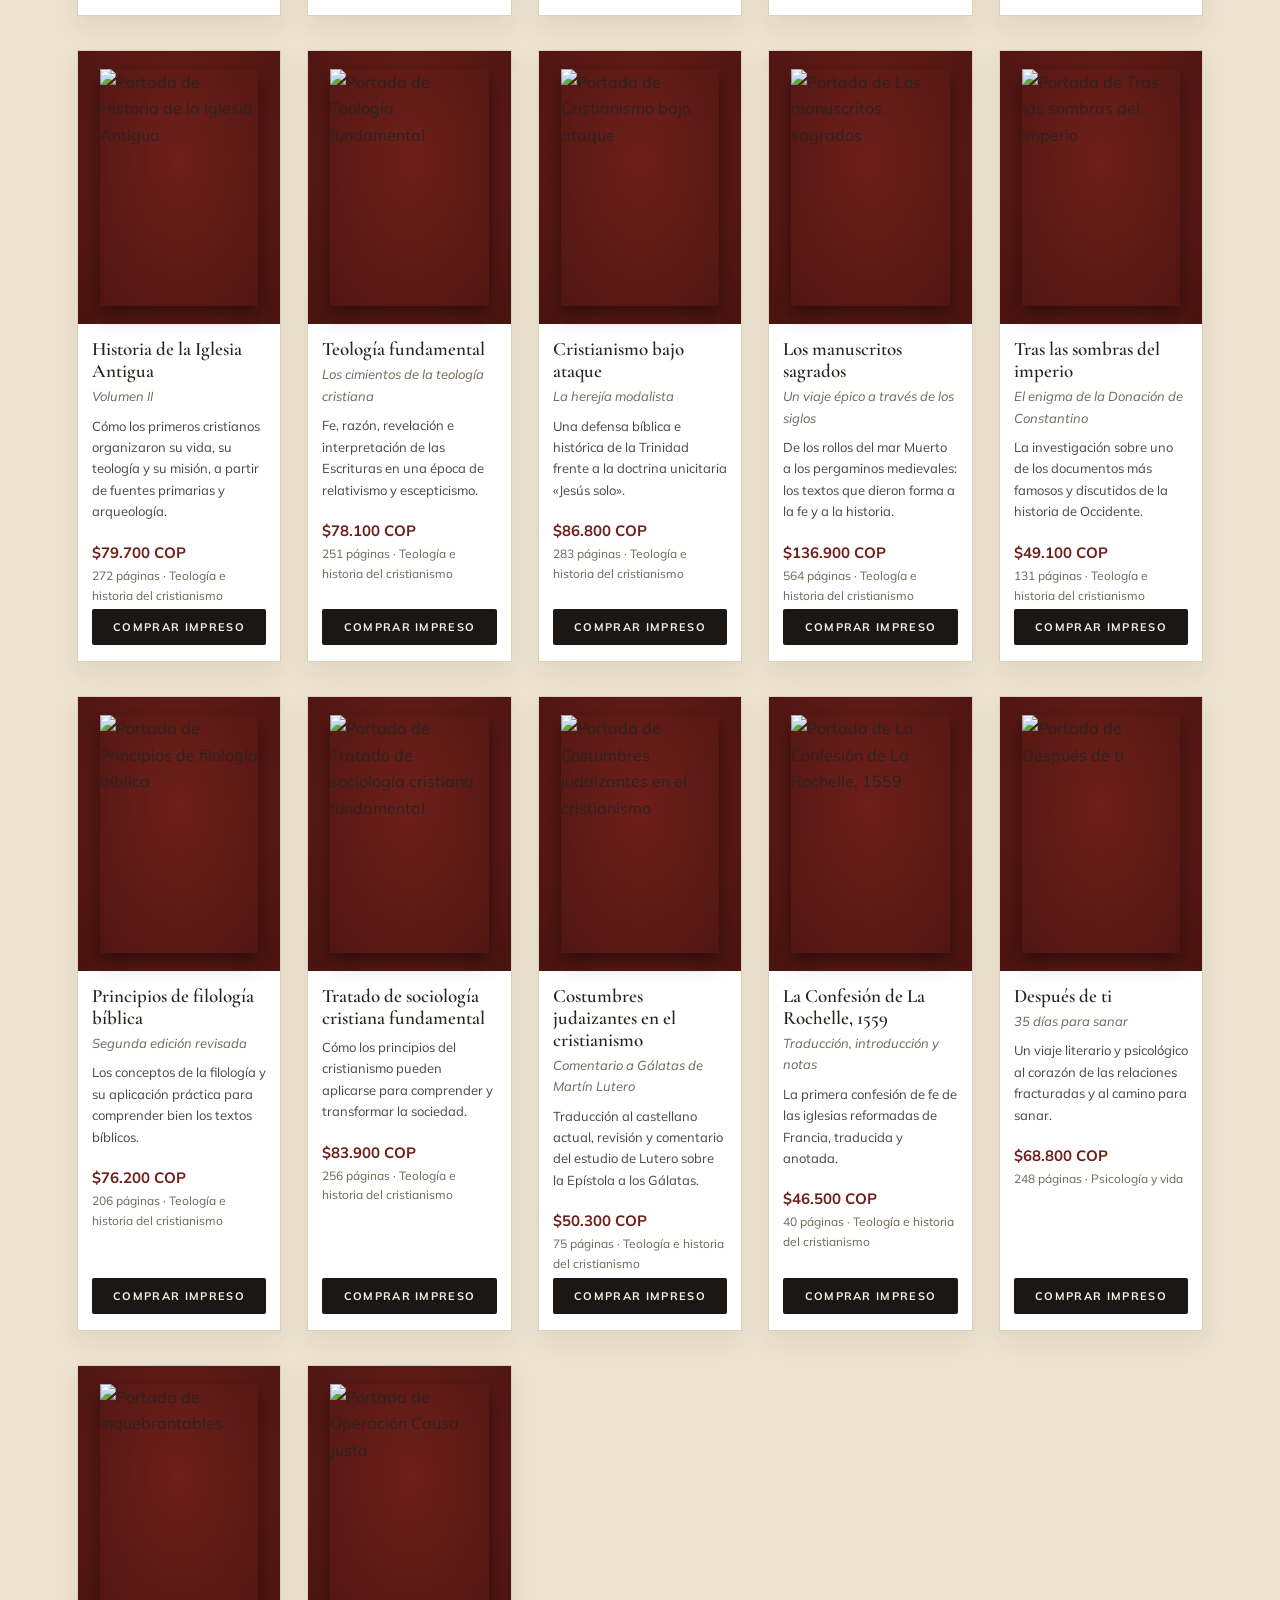
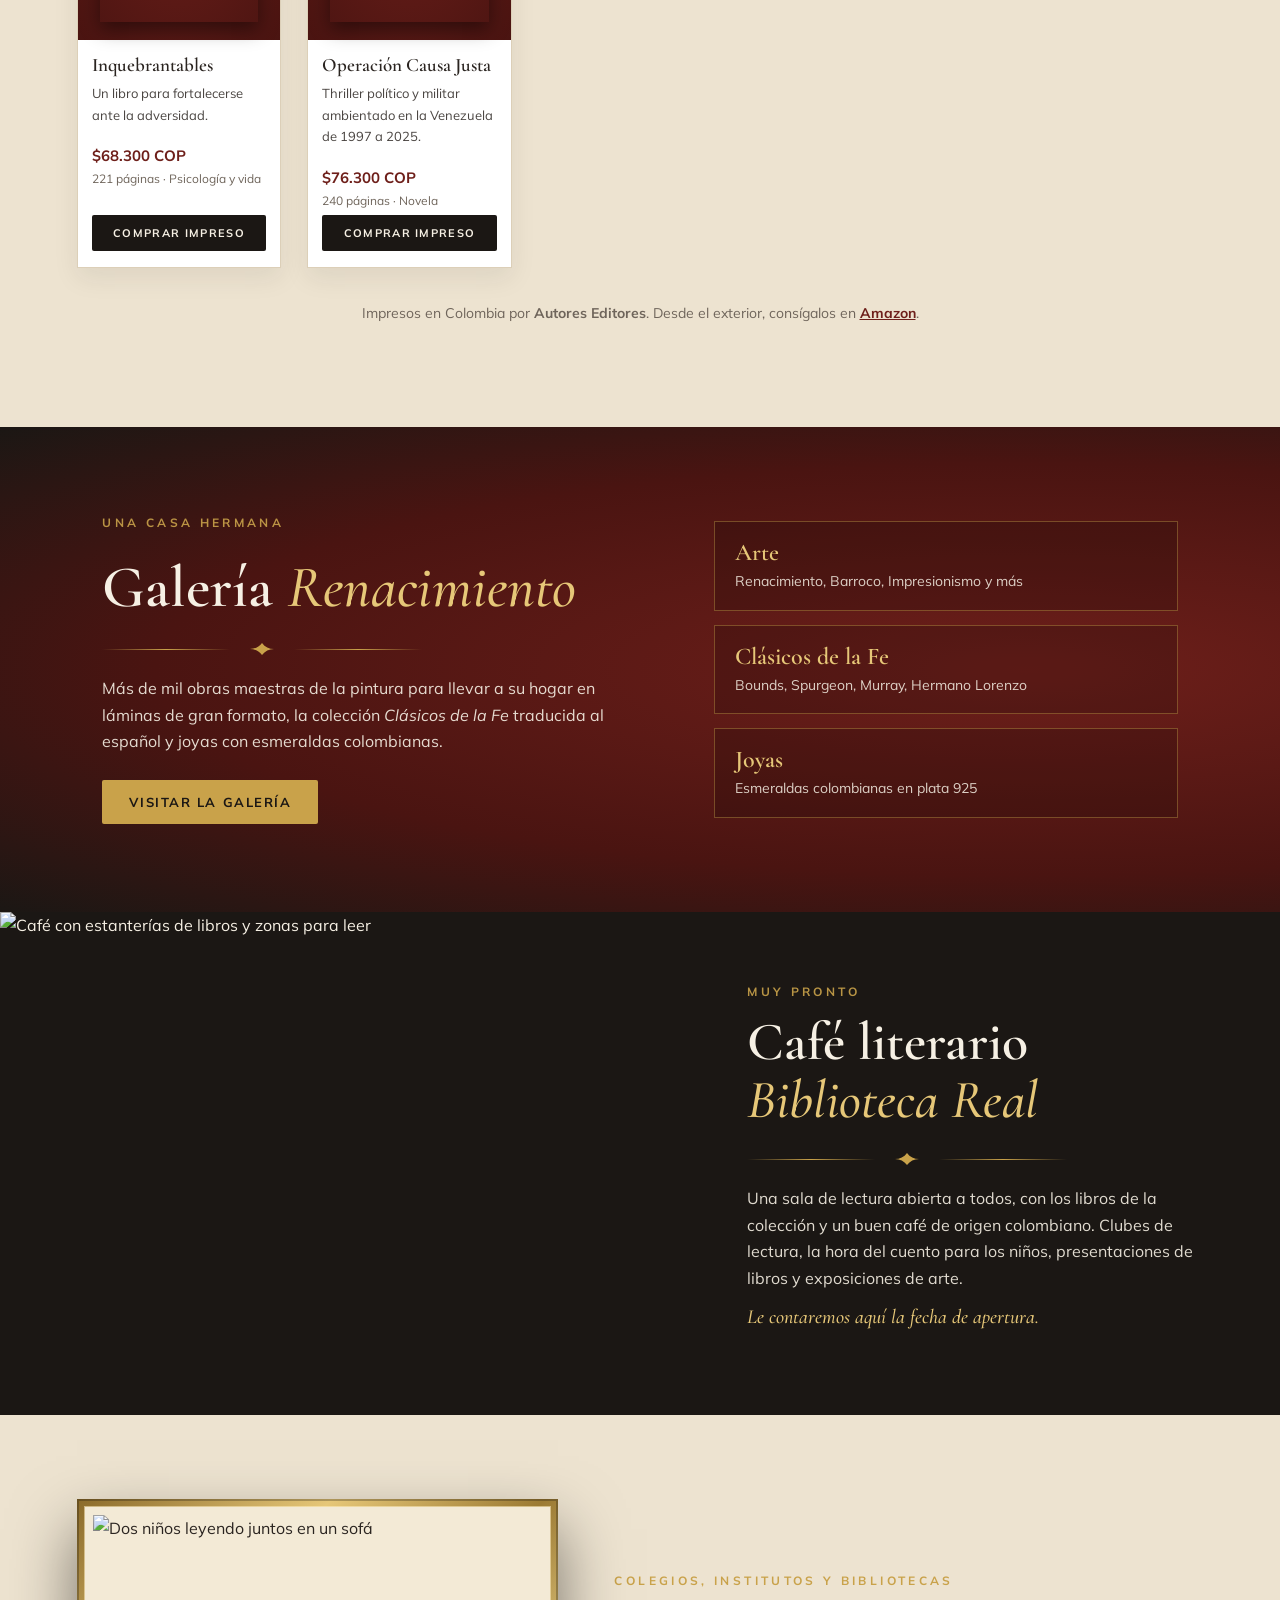
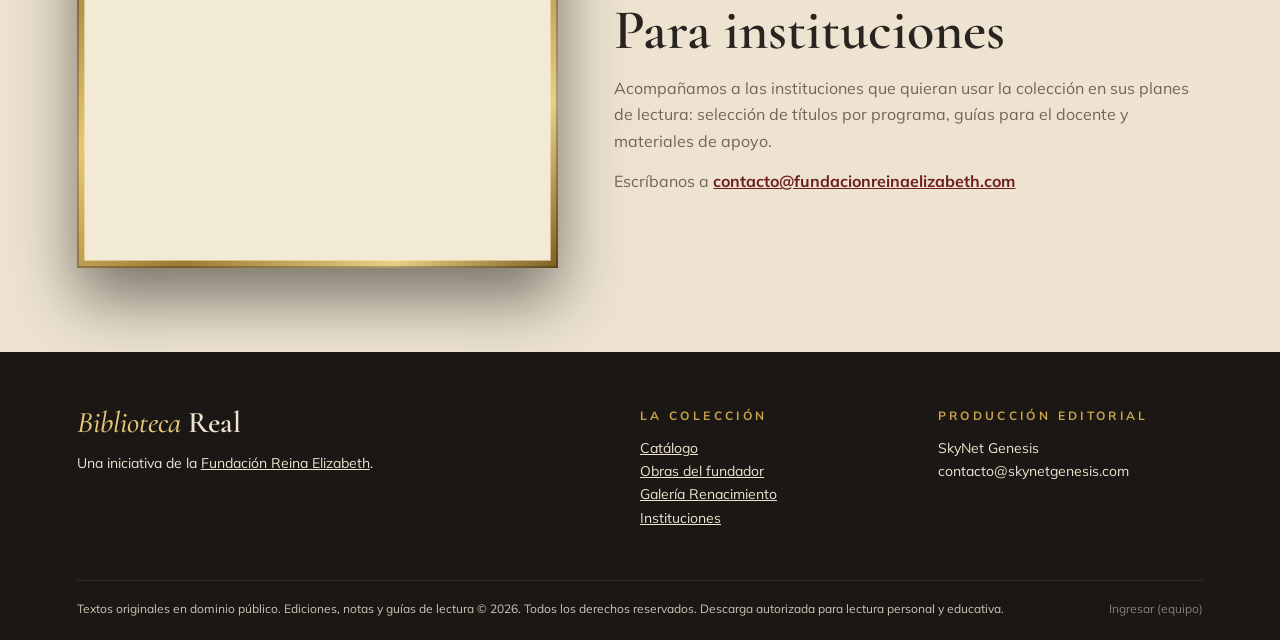
==== commit a5c16acd: "Fotos reales: banda de lectores, instituciones y café literario" ====
--- a/index.html
+++ b/index.html
@@ -9,12 +9,12 @@
 <meta property="og:description" content="¡Una fuente de arte, cultura y conocimiento desde Colombia para la Humanidad!">
 <link rel="preconnect" href="https://fonts.googleapis.com">
 <link href="https://fonts.googleapis.com/css2?family=Cormorant+Garamond:ital,wght@0,500;0,600;0,700;1,500;1,600&family=Mulish:wght@400;600;700&display=swap" rel="stylesheet">
-<link rel="stylesheet" href="estilo.css">
+<link rel="stylesheet" href="estilo.css?v=4">
 </head>
 <body>
 <header class="barra">
   <a class="marca" href="#inicio"><span class="m1">Biblioteca</span> <span class="m2">Real</span><small>Fondo Ricardo Londoño González</small></a>
-  <nav class="menu"><a href="#salas">Catálogo</a><a href="#obras">Obras del fundador</a><a href="#galeria">Galería</a><a href="#fundador">El fundador</a><a href="#instituciones">Instituciones</a></nav>
+  <nav class="menu"><a href="#salas">Catálogo</a><a href="#obras">Obras del fundador</a><a href="#galeria">Galería</a><a href="#cafe">Café literario</a><a href="#fundador">El fundador</a><a href="#instituciones">Instituciones</a></nav>
 </header>
 
 <section class="hero" id="inicio">
@@ -39,6 +39,11 @@
   <div><b>Lectura libre</b><span>en línea, PDF y EPUB</span></div>
   <div><b>Desde Colombia</b><span>para la Humanidad</span></div>
 </div>
+
+<section class="banda" aria-label="El placer de leer">
+  <img src="https://images.unsplash.com/photo-1494809610410-160faaed4de0?auto=format&fit=crop&w=1800&q=80" alt="Lectora entre las estanterías de una biblioteca" loading="lazy">
+  <div class="banda-txt"><p class="sobre">El placer de leer</p><p class="banda-cita">«Un libro abierto es un cerebro que habla; cerrado, un amigo que espera.»</p><small>Proverbio hindú</small></div>
+</section>
 
 <section class="salas" id="salas">
   <div class="tit"><p class="sobre">La colección</p><h2>Las salas de lectura</h2><p class="sub">Cada libro de la Biblioteca Real es una edición propia: el texto clásico acompañado de una presentación que lo sitúa en su tiempo, notas que aclaran sus palabras y una guía para leerlo a fondo.</p></div>
@@ -85,7 +90,19 @@
   </div>
 </section>
 
+<section class="cafe" id="cafe">
+  <div class="cafe-foto"><img src="https://images.unsplash.com/photo-1758610605872-3195caed0bdd?auto=format&fit=crop&w=1400&q=80" alt="Café con estanterías de libros y zonas para leer" loading="lazy"></div>
+  <div class="cafe-txt">
+    <p class="sobre">Muy pronto</p>
+    <h2>Café literario <em>Biblioteca Real</em></h2>
+    <div class="orla izq" aria-hidden="true"><span></span><svg viewBox="0 0 40 16"><path d="M20 2c3 4 7 6 12 6-5 0-9 2-12 6-3-4-7-6-12-6 5 0 9-2 12-6z" fill="currentColor"/></svg><span></span></div>
+    <p>Una sala de lectura abierta a todos, con los libros de la colección y un buen café de origen colombiano. Clubes de lectura, la hora del cuento para los niños, presentaciones de libros y exposiciones de arte.</p>
+    <p class="cafe-nota">Le contaremos aquí la fecha de apertura.</p>
+  </div>
+</section>
+
 <section class="instituciones" id="instituciones">
+  <div class="inst-foto"><div class="marco"><img src="https://images.unsplash.com/photo-1532789339108-2ebc484efbf1?auto=format&fit=crop&w=900&q=80" alt="Dos niños leyendo juntos en un sofá" loading="lazy"></div></div>
   <div class="tit"><p class="sobre">Colegios, institutos y bibliotecas</p><h2>Para instituciones</h2>
   <p class="sub">Acompañamos a las instituciones que quieran usar la colección en sus planes de lectura: selección de títulos por programa, guías para el docente y materiales de apoyo.</p>
   <p class="sub">Escríbanos a <a id="i-correo" href="#"></a></p></div>
@@ -118,6 +135,6 @@
     <p class="m-nota">EPUB: formato para lectores electrónicos y celulares (Kindle, Google Play Libros, Apple Books).</p>
   </div>
 </div>
-<script src="app.js"></script>
+<script src="app.js?v=3"></script>
 </body>
 </html>
--- a/estilo.css
+++ b/estilo.css
@@ -107,3 +107,22 @@
 .g-salas div{border:1px solid rgba(201,162,74,.4);padding:16px 20px;background:rgba(0,0,0,.18)}
 .g-salas b{display:block;font:600 24px "Cormorant Garamond",serif;color:var(--oro2)}.g-salas span{font-size:14px;opacity:.85}
 @media(max-width:860px){.galeria{grid-template-columns:1fr;text-align:center}.galeria p{margin-inline:auto}}
+
+/* banda lectores */
+.banda{position:relative;height:clamp(300px,46vw,520px);overflow:hidden;background:var(--carbon)}
+.banda img{width:100%;height:100%;object-fit:cover;filter:brightness(.55) sepia(.25)}
+.banda-txt{position:absolute;inset:0;display:flex;flex-direction:column;align-items:center;justify-content:center;text-align:center;padding:24px;color:var(--marfil)}
+.banda-cita{font:italic 500 clamp(26px,3.6vw,46px)/1.2 "Cormorant Garamond",serif;max-width:900px;margin:0;color:var(--marfil)}
+.banda-txt small{margin-top:14px;font:600 12px Mulish;letter-spacing:.2em;text-transform:uppercase;color:var(--oro2)}
+/* instituciones con foto */
+.instituciones{display:grid;grid-template-columns:.9fr 1.1fr;gap:56px;align-items:center}
+.instituciones .tit{text-align:left;margin:0}.instituciones .sub{margin-left:0}
+.inst-foto .marco img{width:100%;aspect-ratio:4/3;object-fit:cover}
+@media(max-width:860px){.instituciones{grid-template-columns:1fr}.instituciones .tit{text-align:center}.instituciones .sub{margin-inline:auto}}
+/* cafe */
+.cafe{display:grid;grid-template-columns:1.1fr 1fr;background:var(--carbon);color:var(--marfil)}
+.cafe-foto img{width:100%;height:100%;min-height:360px;object-fit:cover}
+.cafe-txt{padding:72px max(20px,6vw);display:flex;flex-direction:column;justify-content:center}
+.cafe h2{font-size:clamp(38px,4.2vw,58px)}.cafe h2 em{color:var(--oro2);font-weight:500}
+.cafe p{opacity:.9;margin:0 0 14px;max-width:520px}.cafe-nota{font:italic 500 20px "Cormorant Garamond",serif;color:var(--oro2)!important;opacity:1!important}
+@media(max-width:860px){.cafe{grid-template-columns:1fr}.cafe-foto img{min-height:260px}}
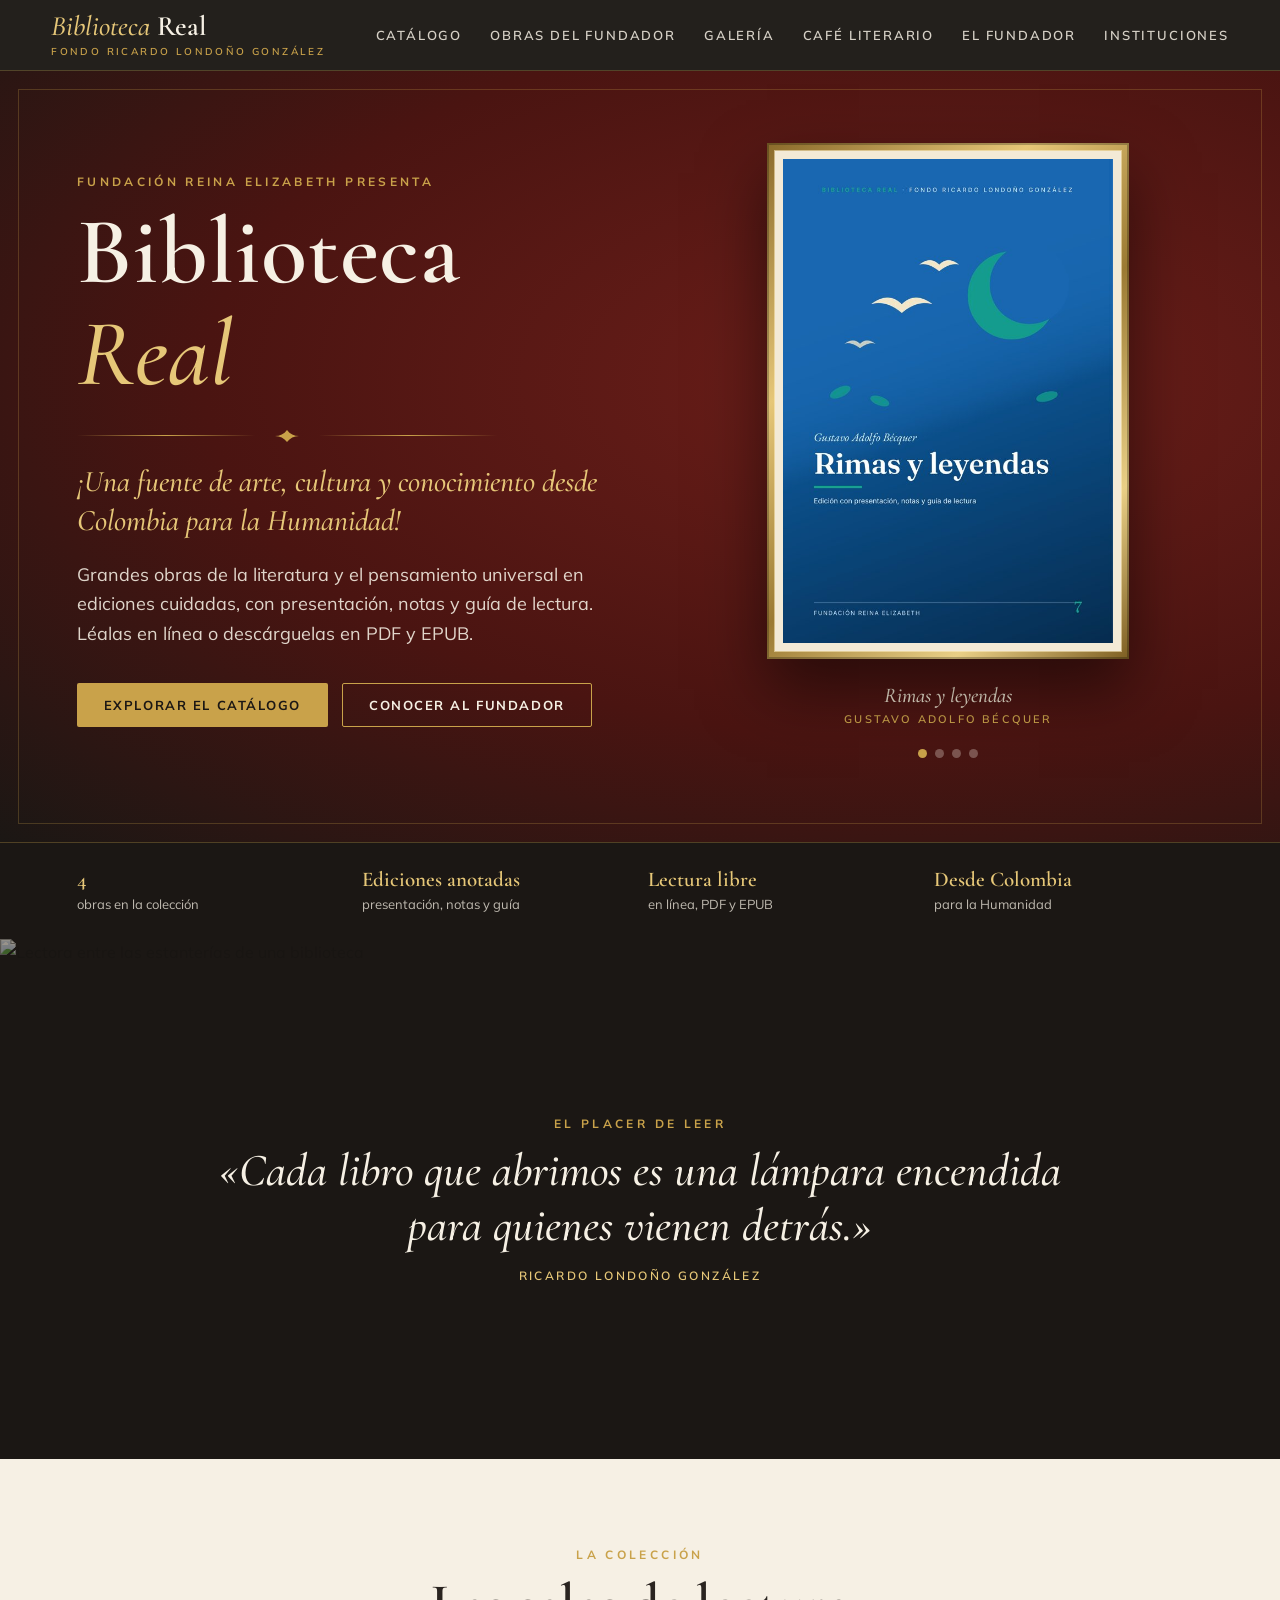
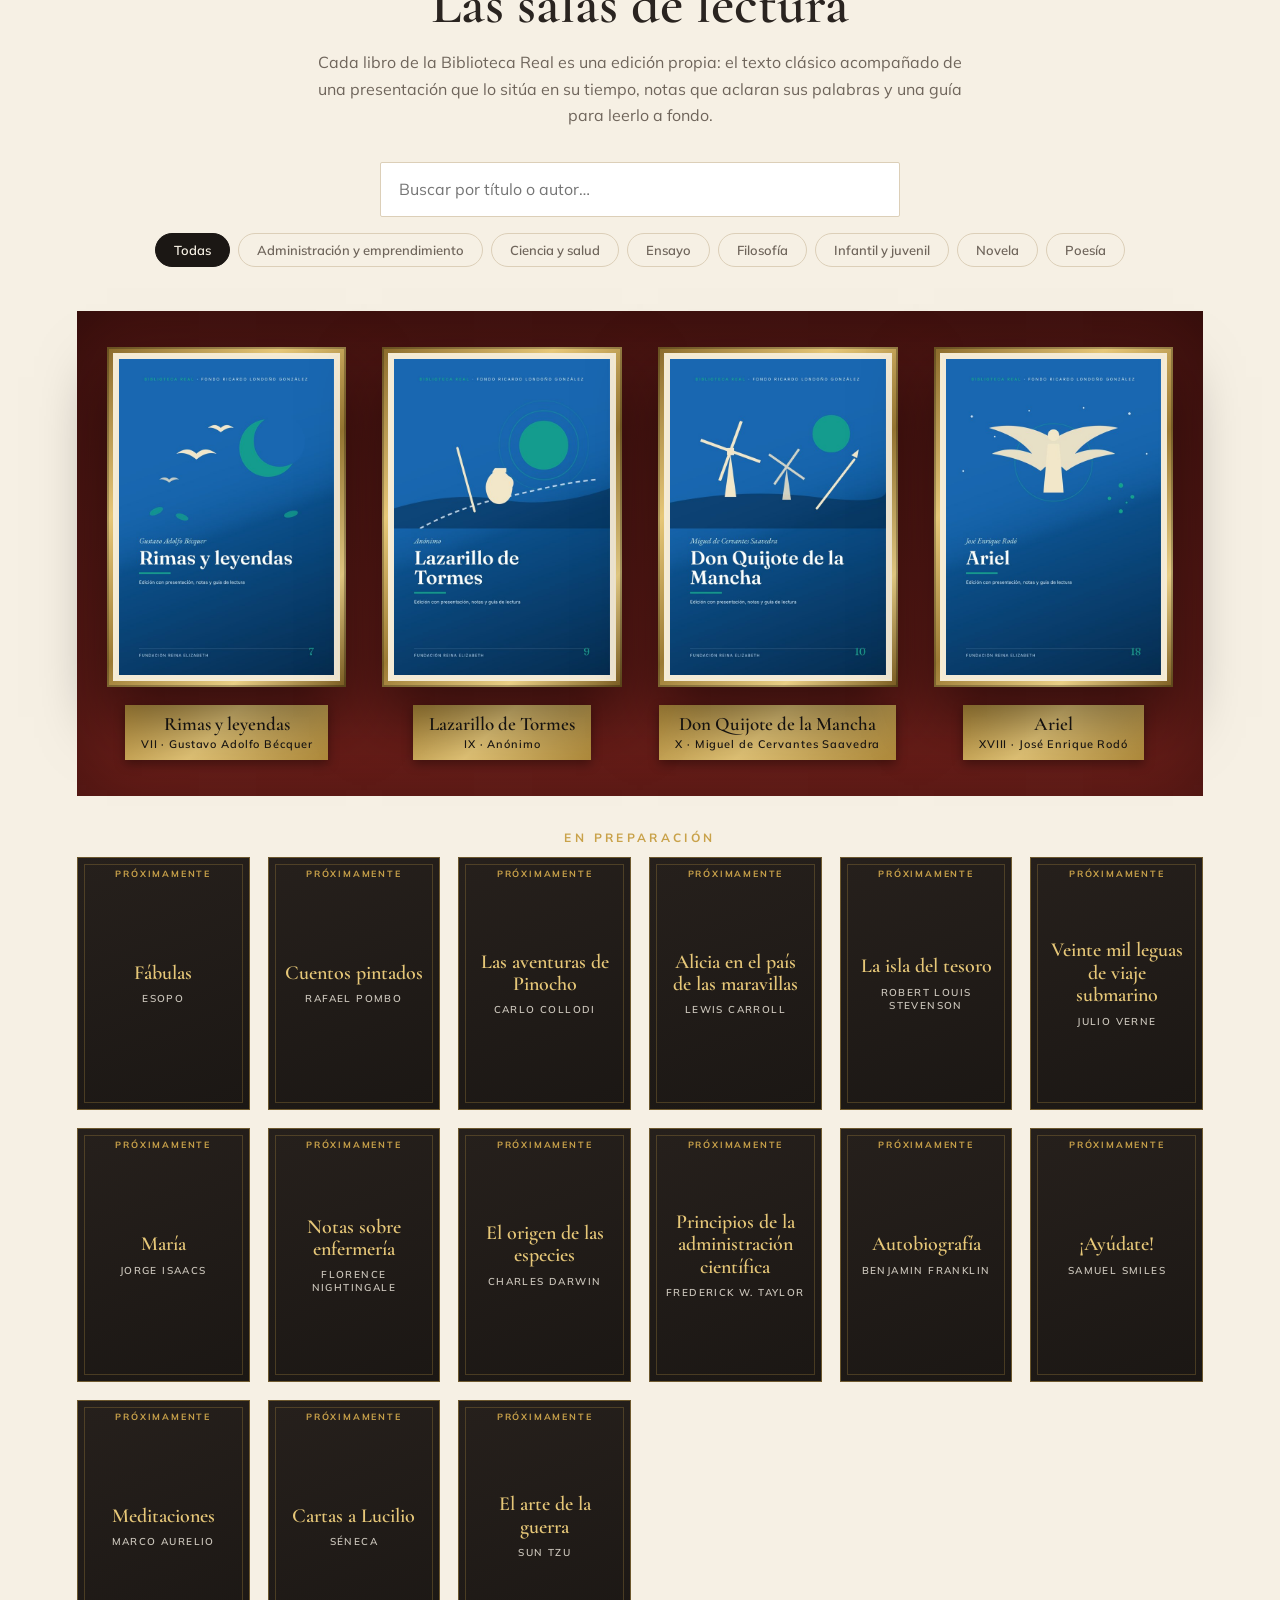
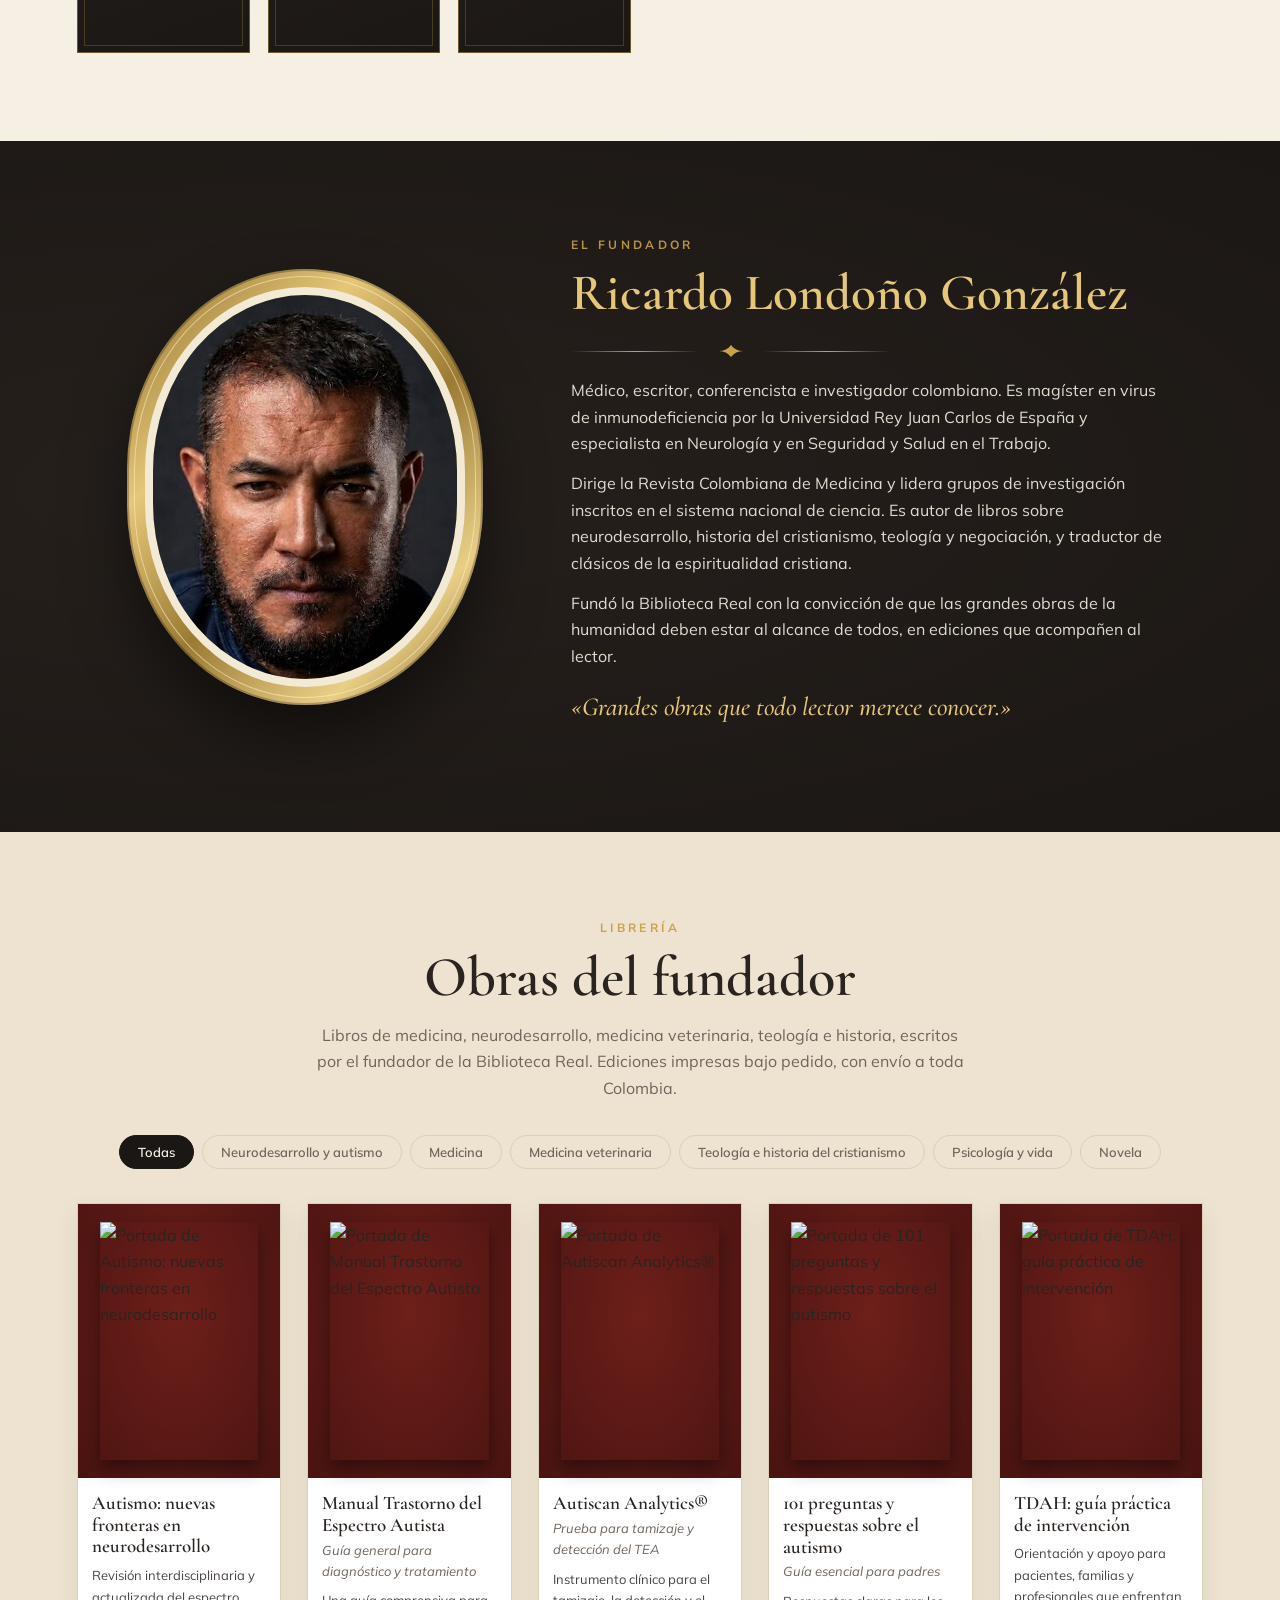
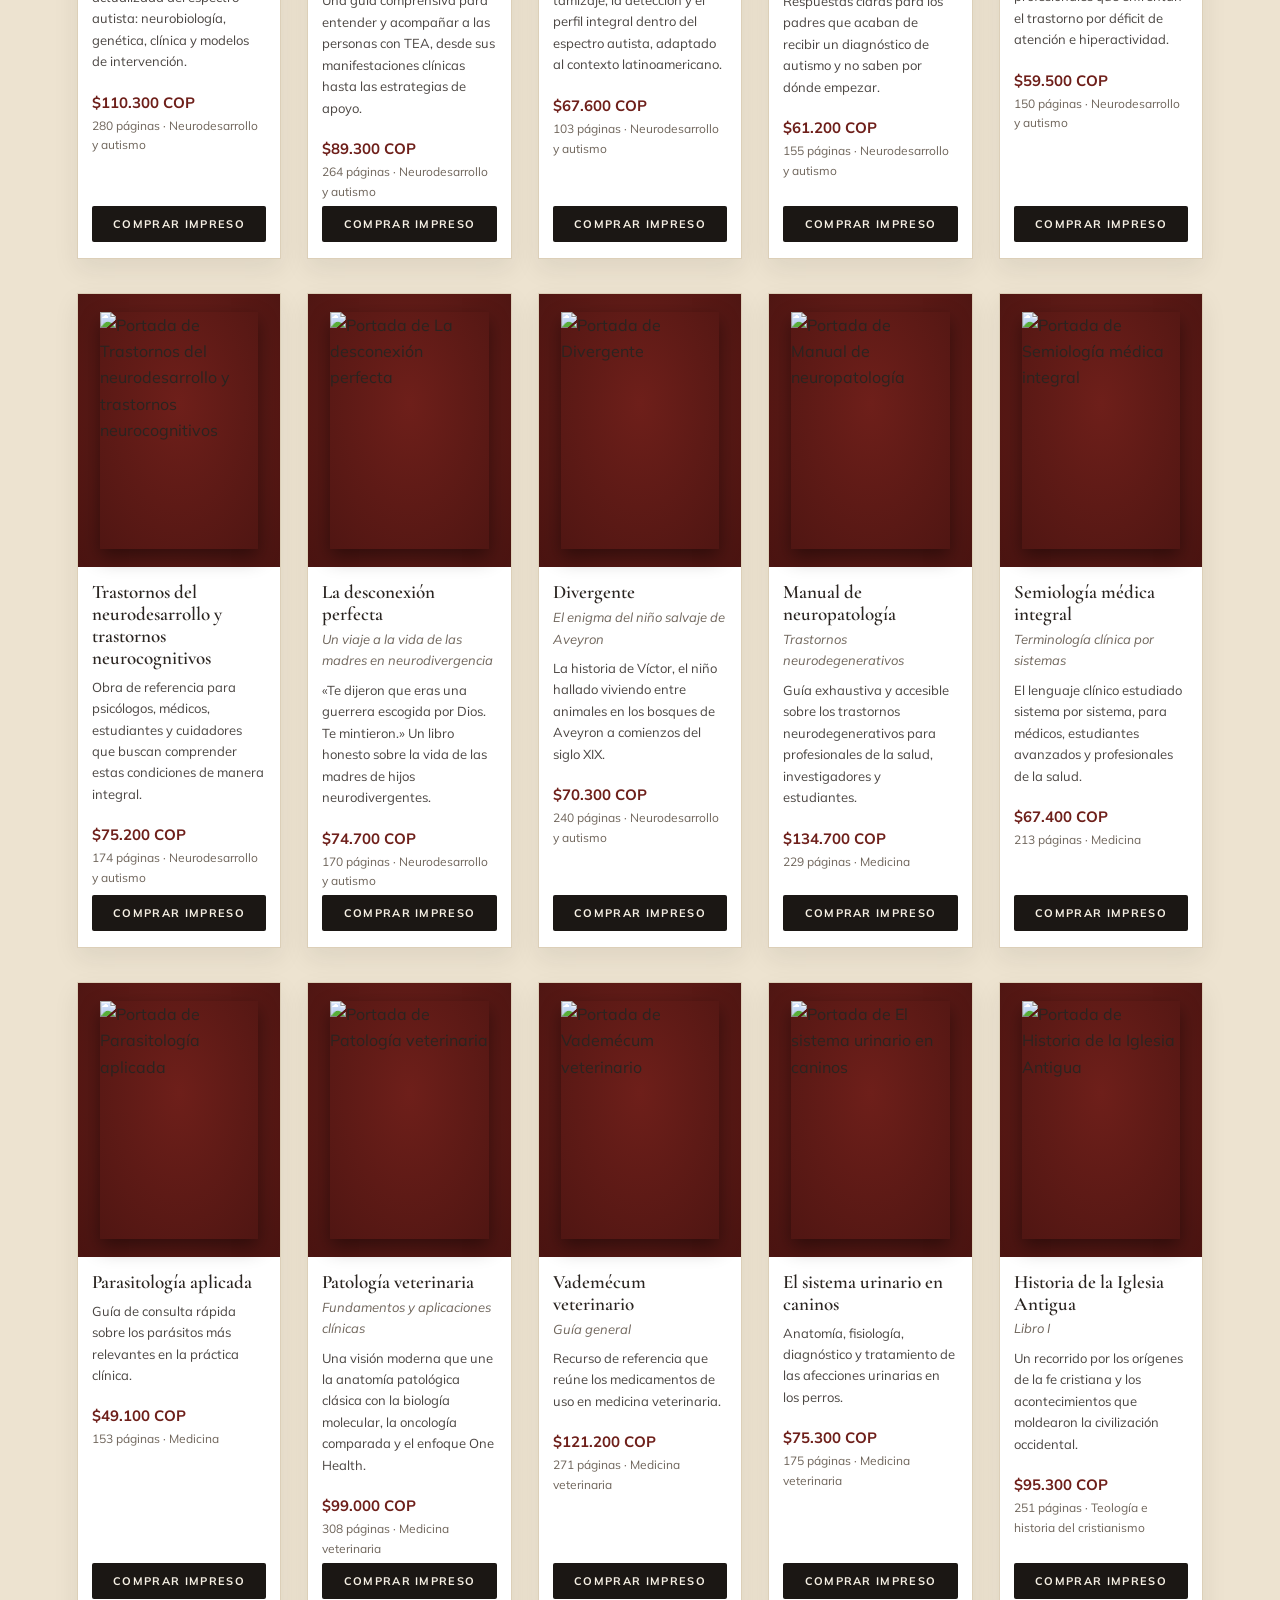
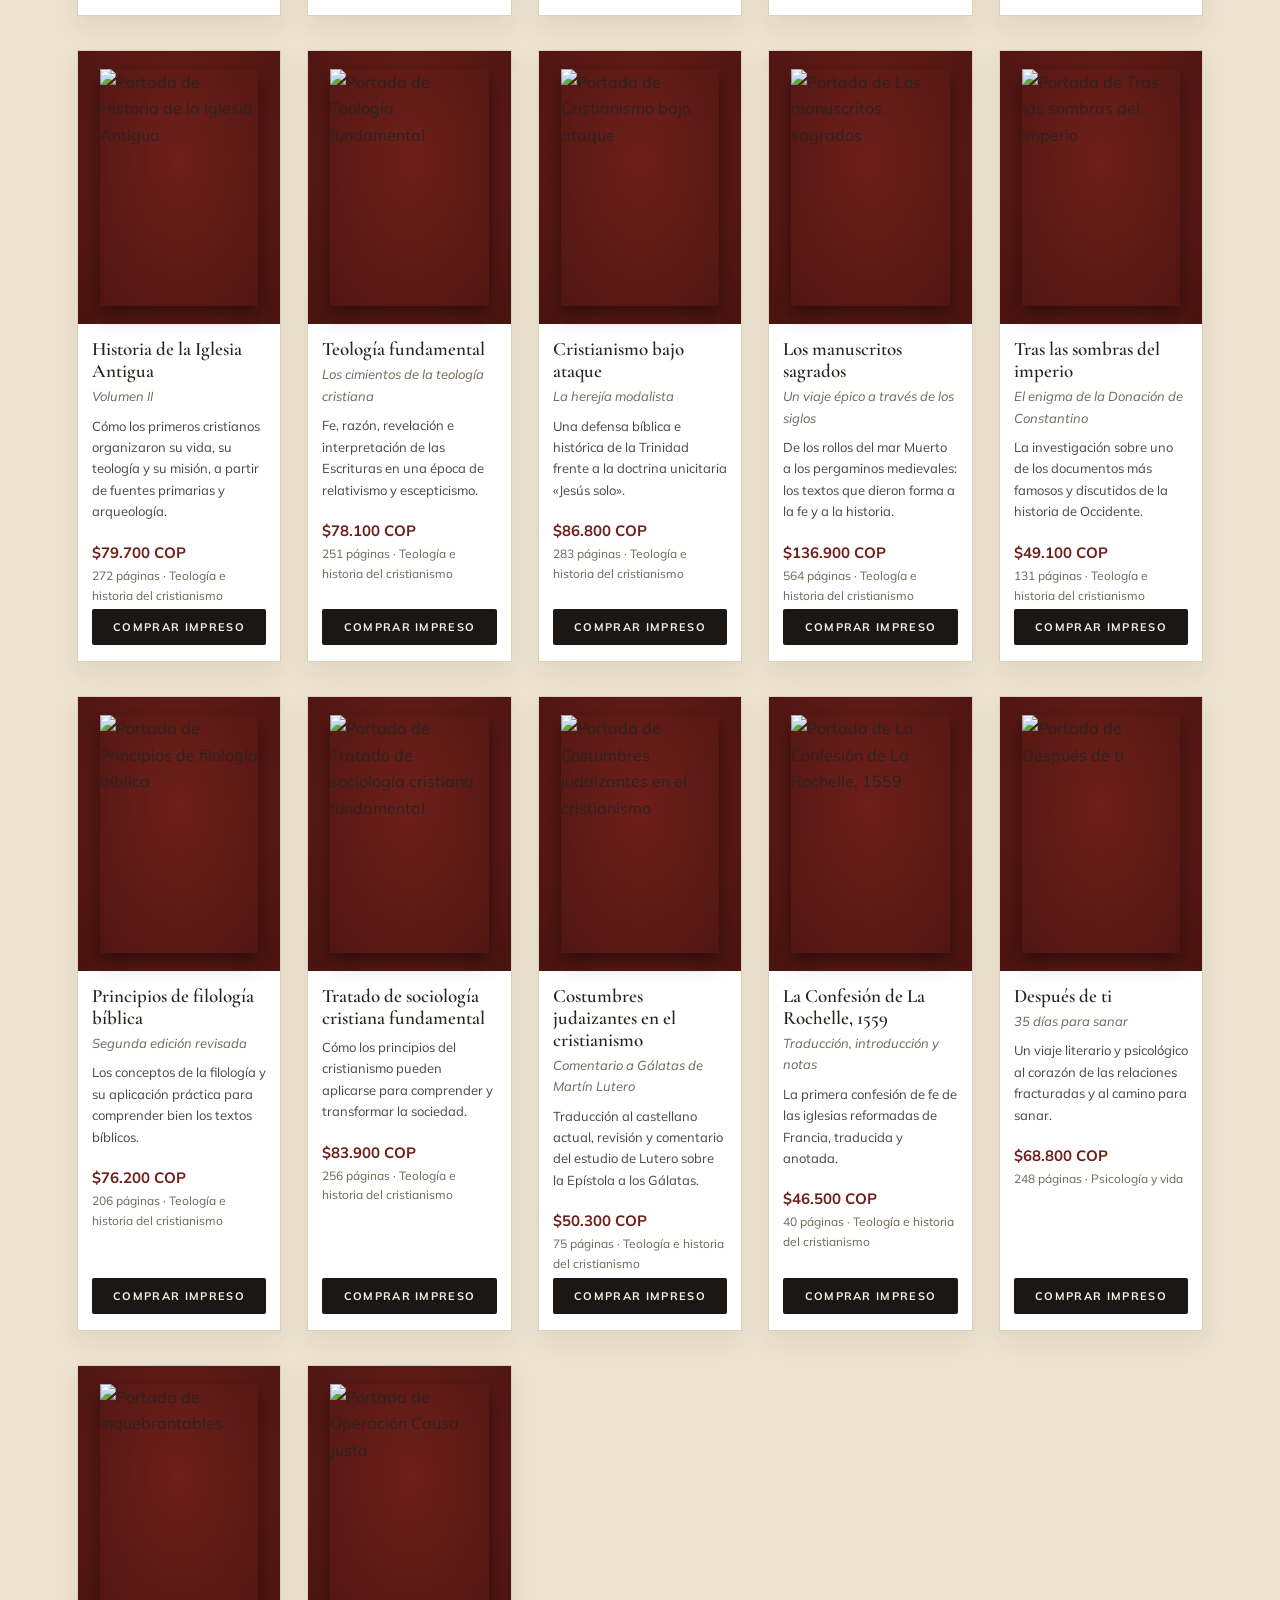
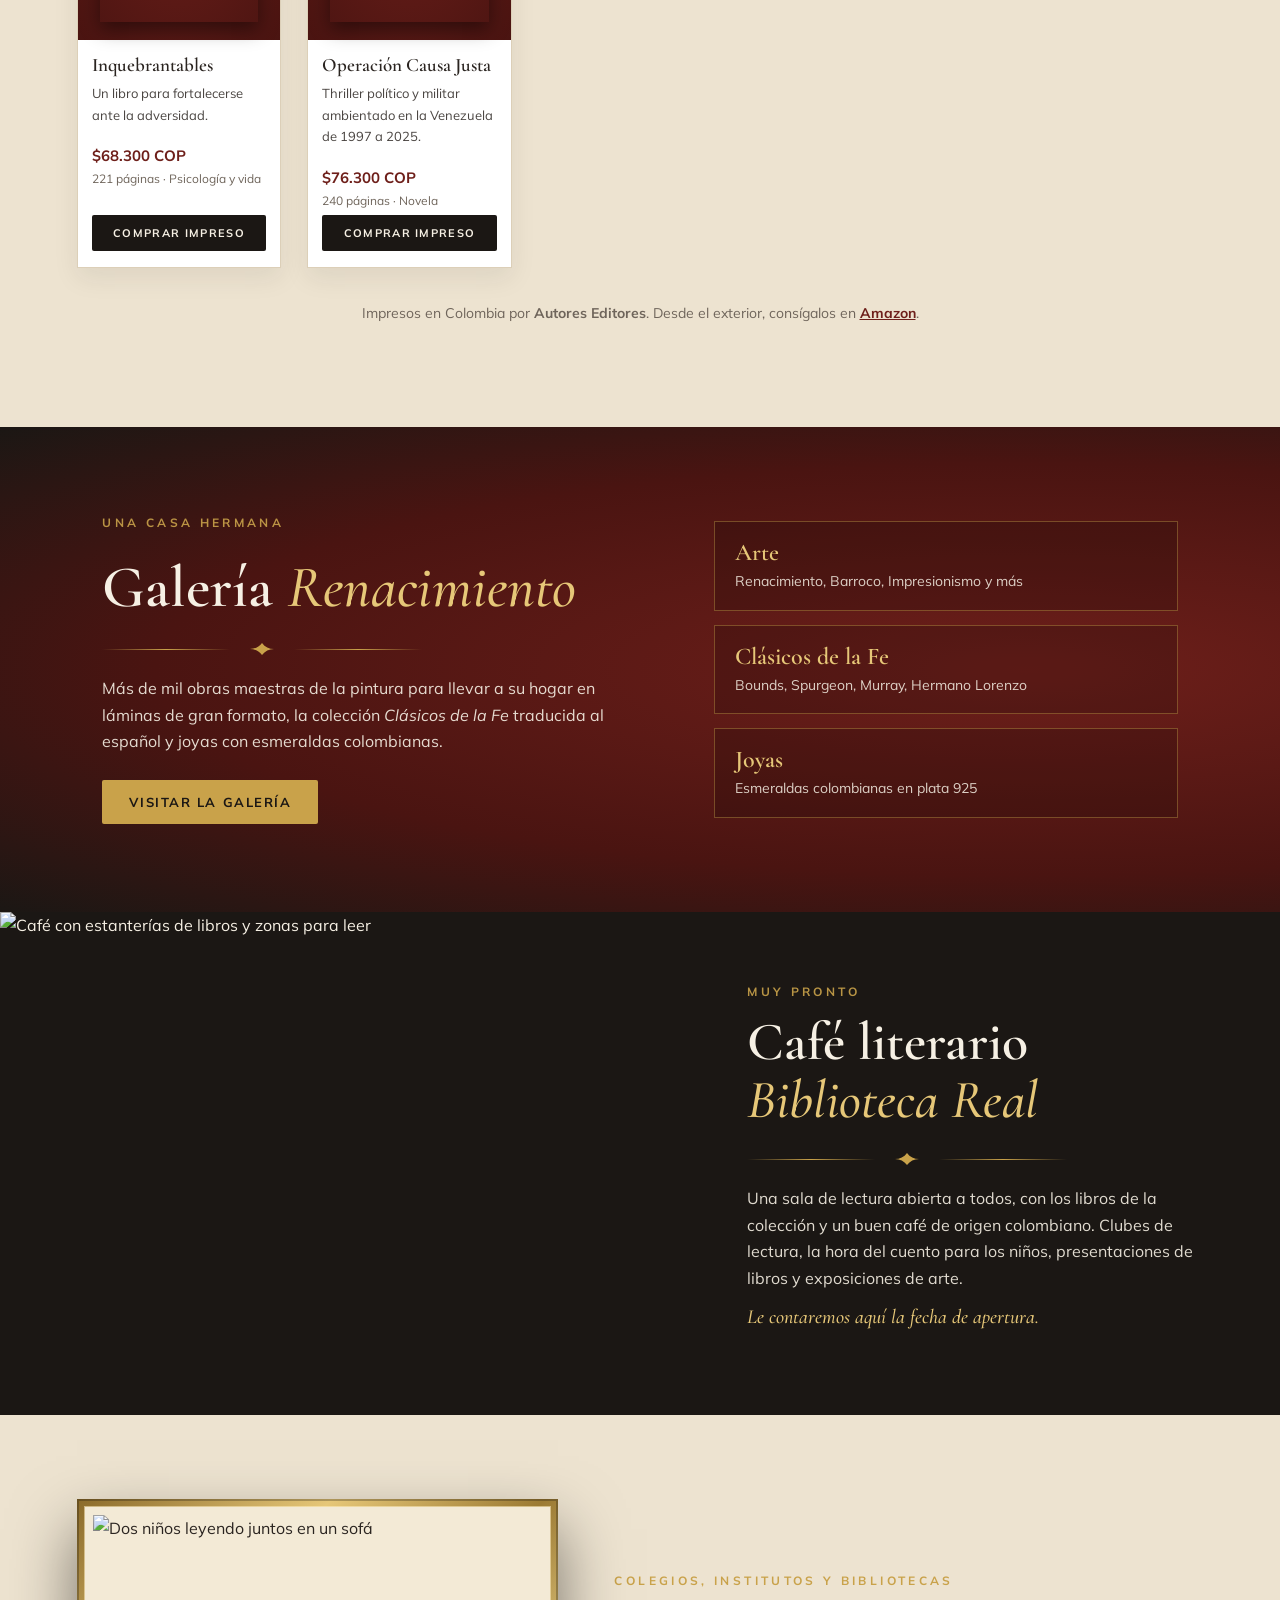
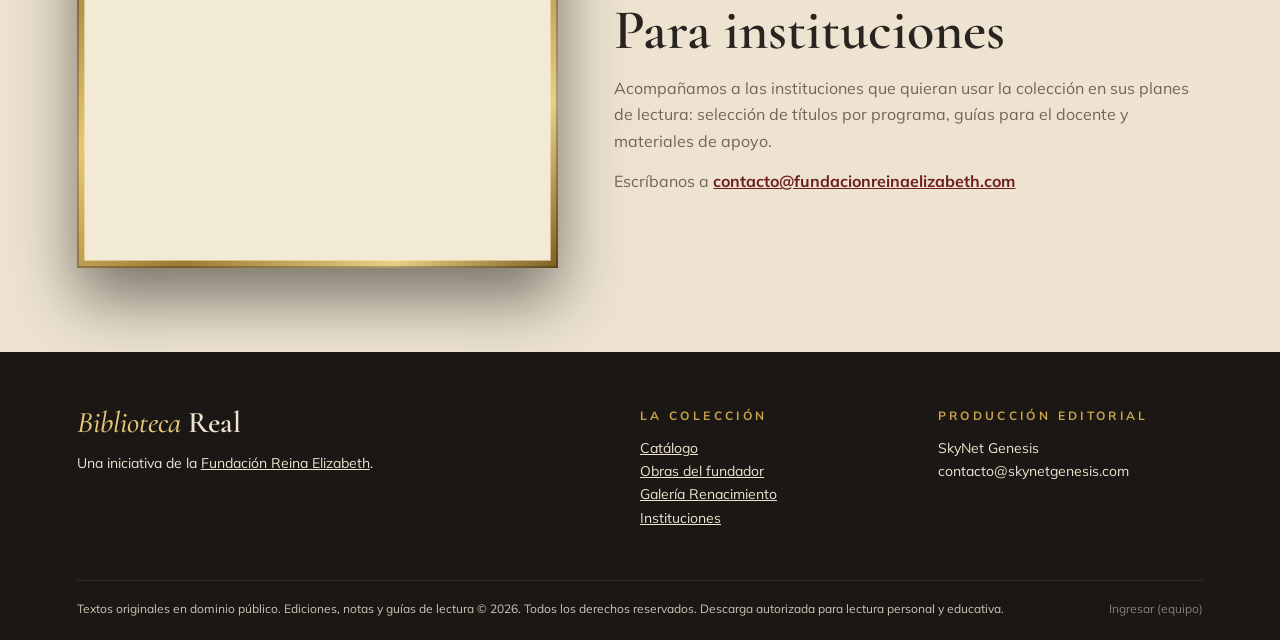
==== commit 0397bcd4: "Frase del fundador en la banda de lectores" ====
--- a/index.html
+++ b/index.html
@@ -42,7 +42,7 @@
 
 <section class="banda" aria-label="El placer de leer">
   <img src="https://images.unsplash.com/photo-1494809610410-160faaed4de0?auto=format&fit=crop&w=1800&q=80" alt="Lectora entre las estanterías de una biblioteca" loading="lazy">
-  <div class="banda-txt"><p class="sobre">El placer de leer</p><p class="banda-cita">«Un libro abierto es un cerebro que habla; cerrado, un amigo que espera.»</p><small>Proverbio hindú</small></div>
+  <div class="banda-txt"><p class="sobre">El placer de leer</p><p class="banda-cita">«Cada libro que abrimos es una lámpara encendida para quienes vienen detrás.»</p><small>Ricardo Londoño González</small></div>
 </section>
 
 <section class="salas" id="salas">
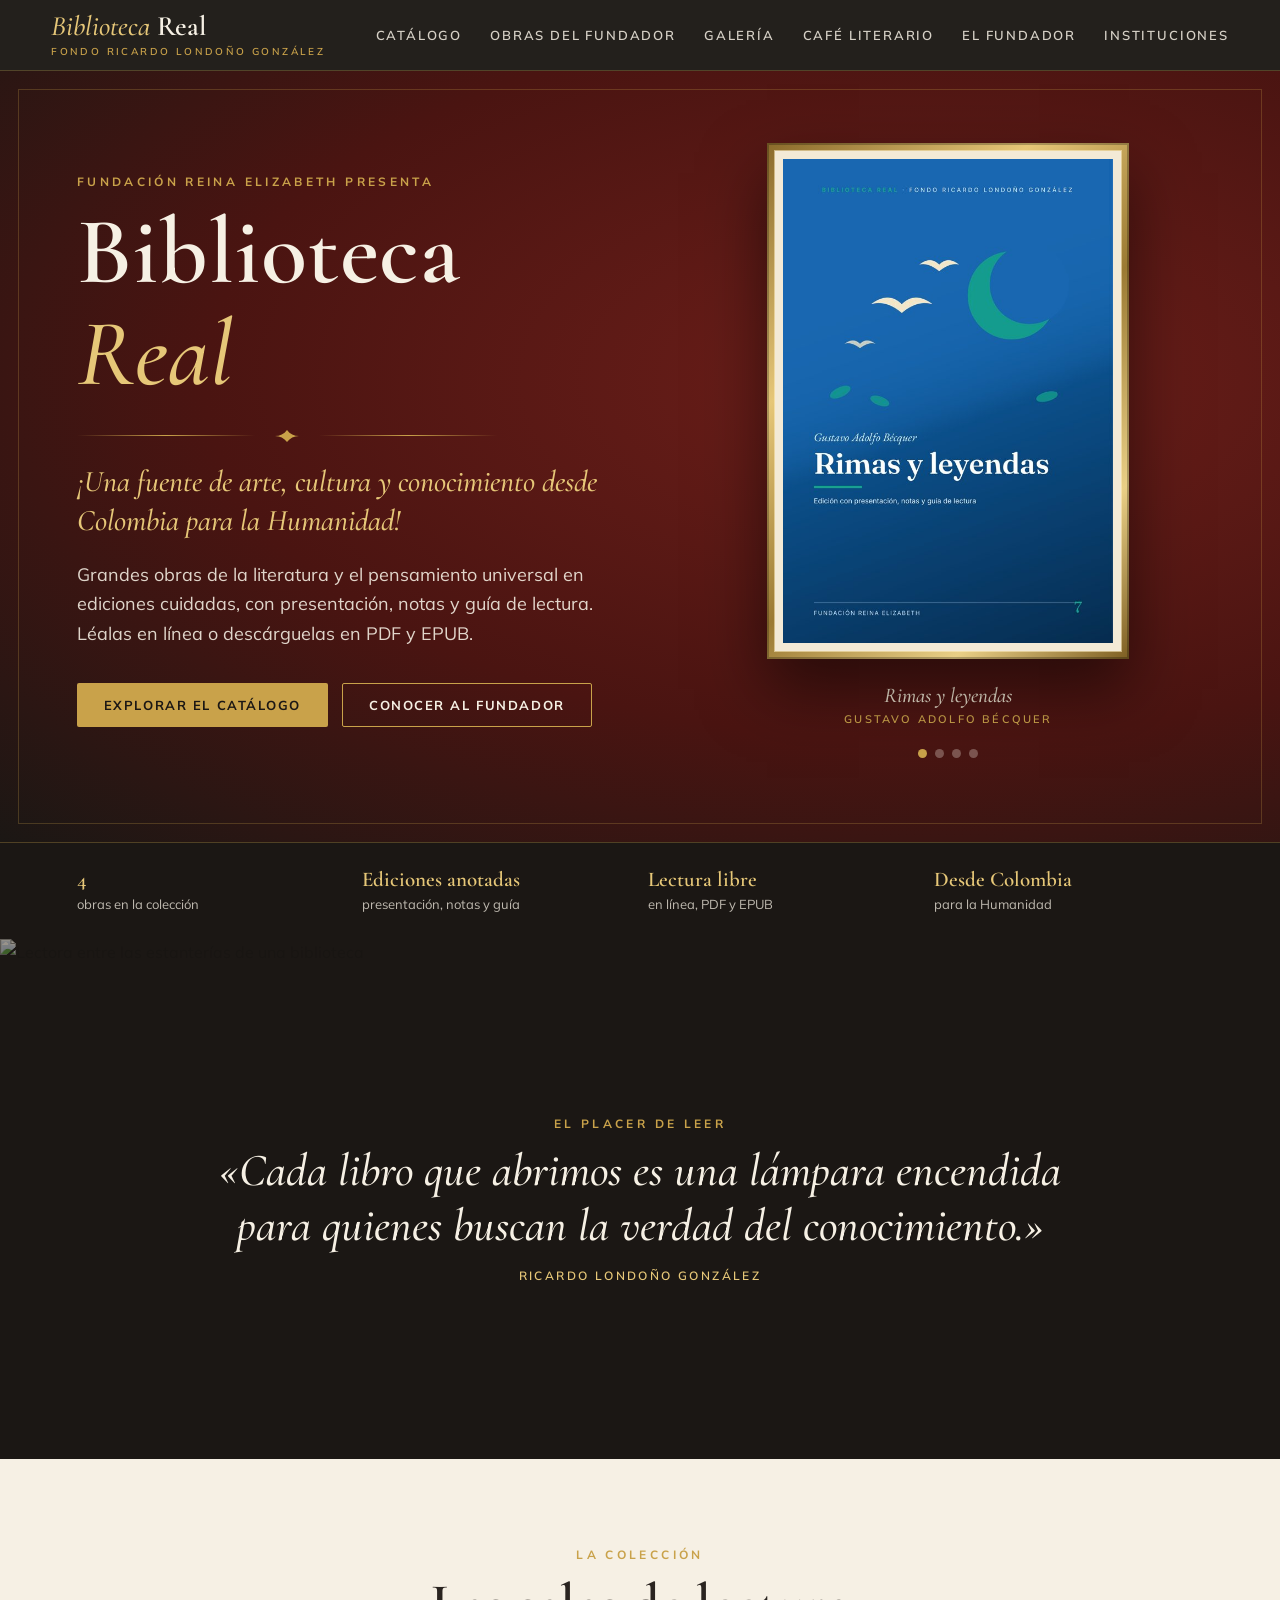
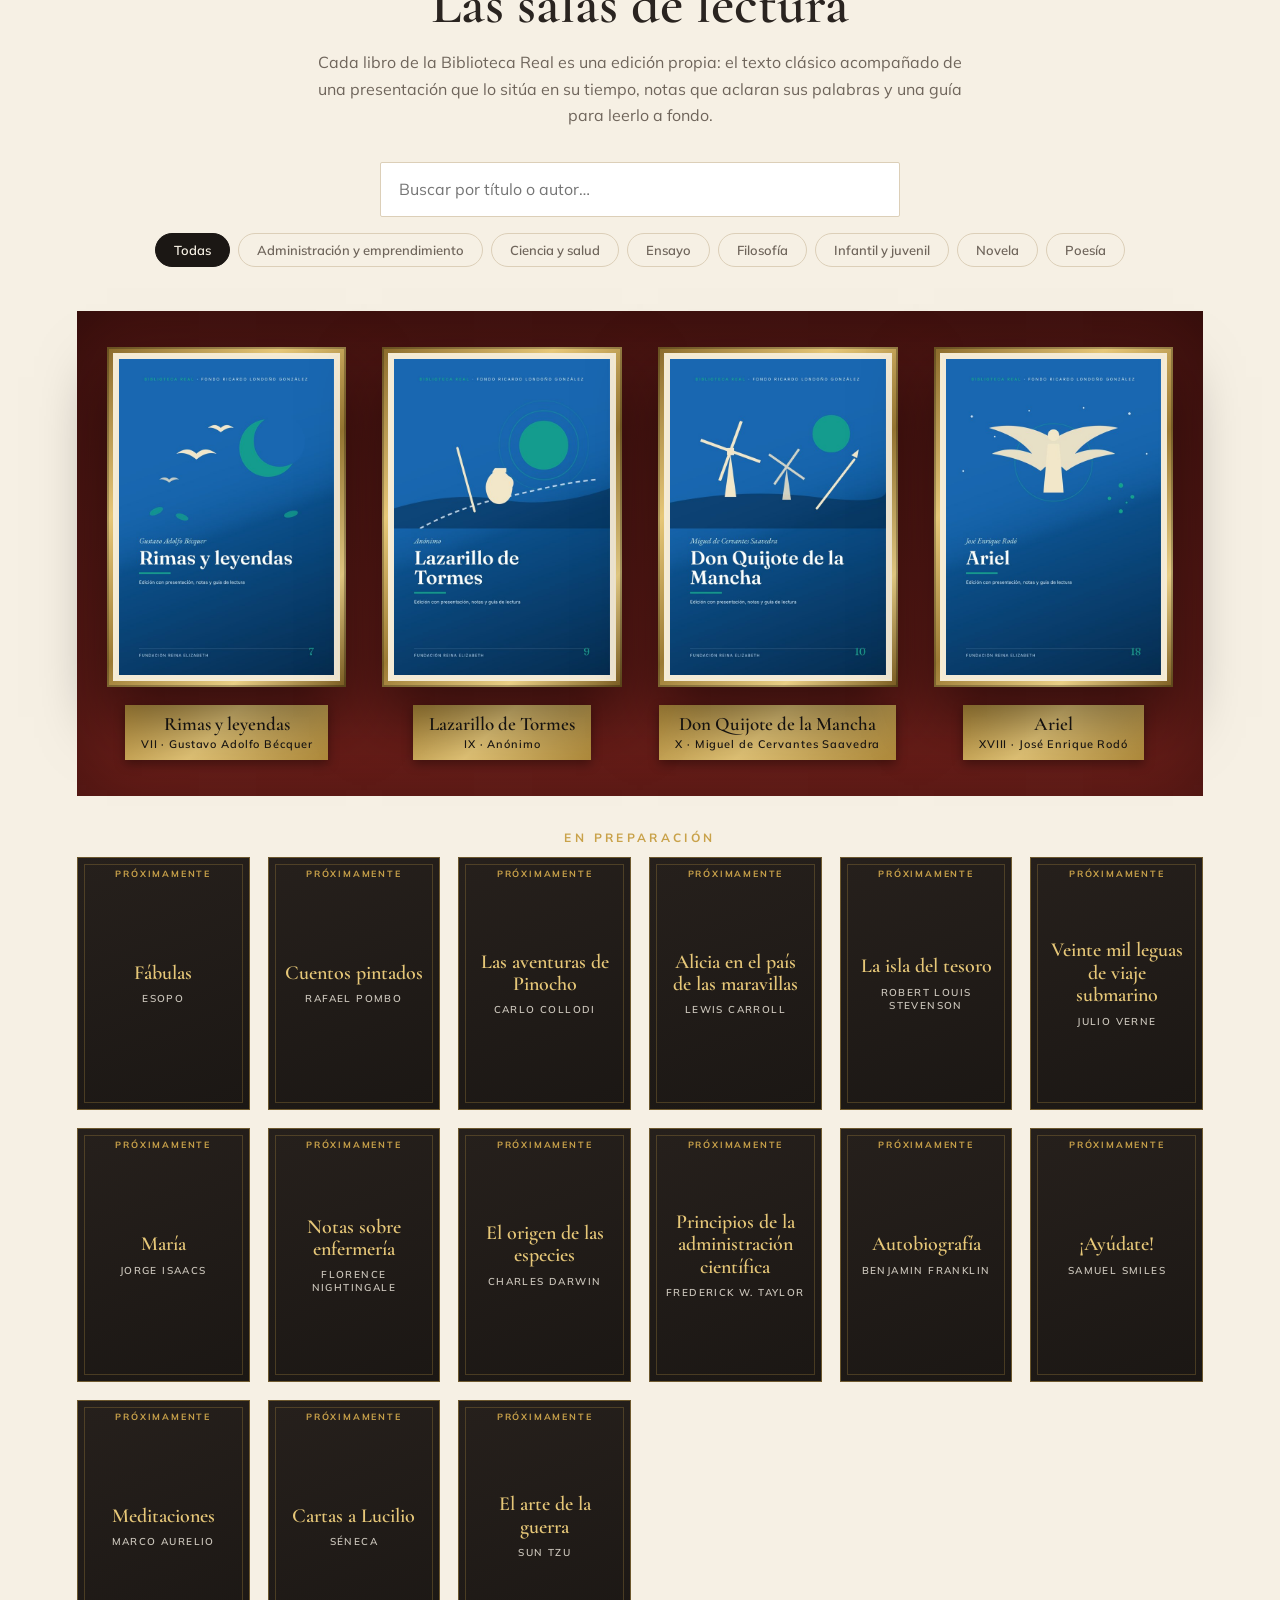
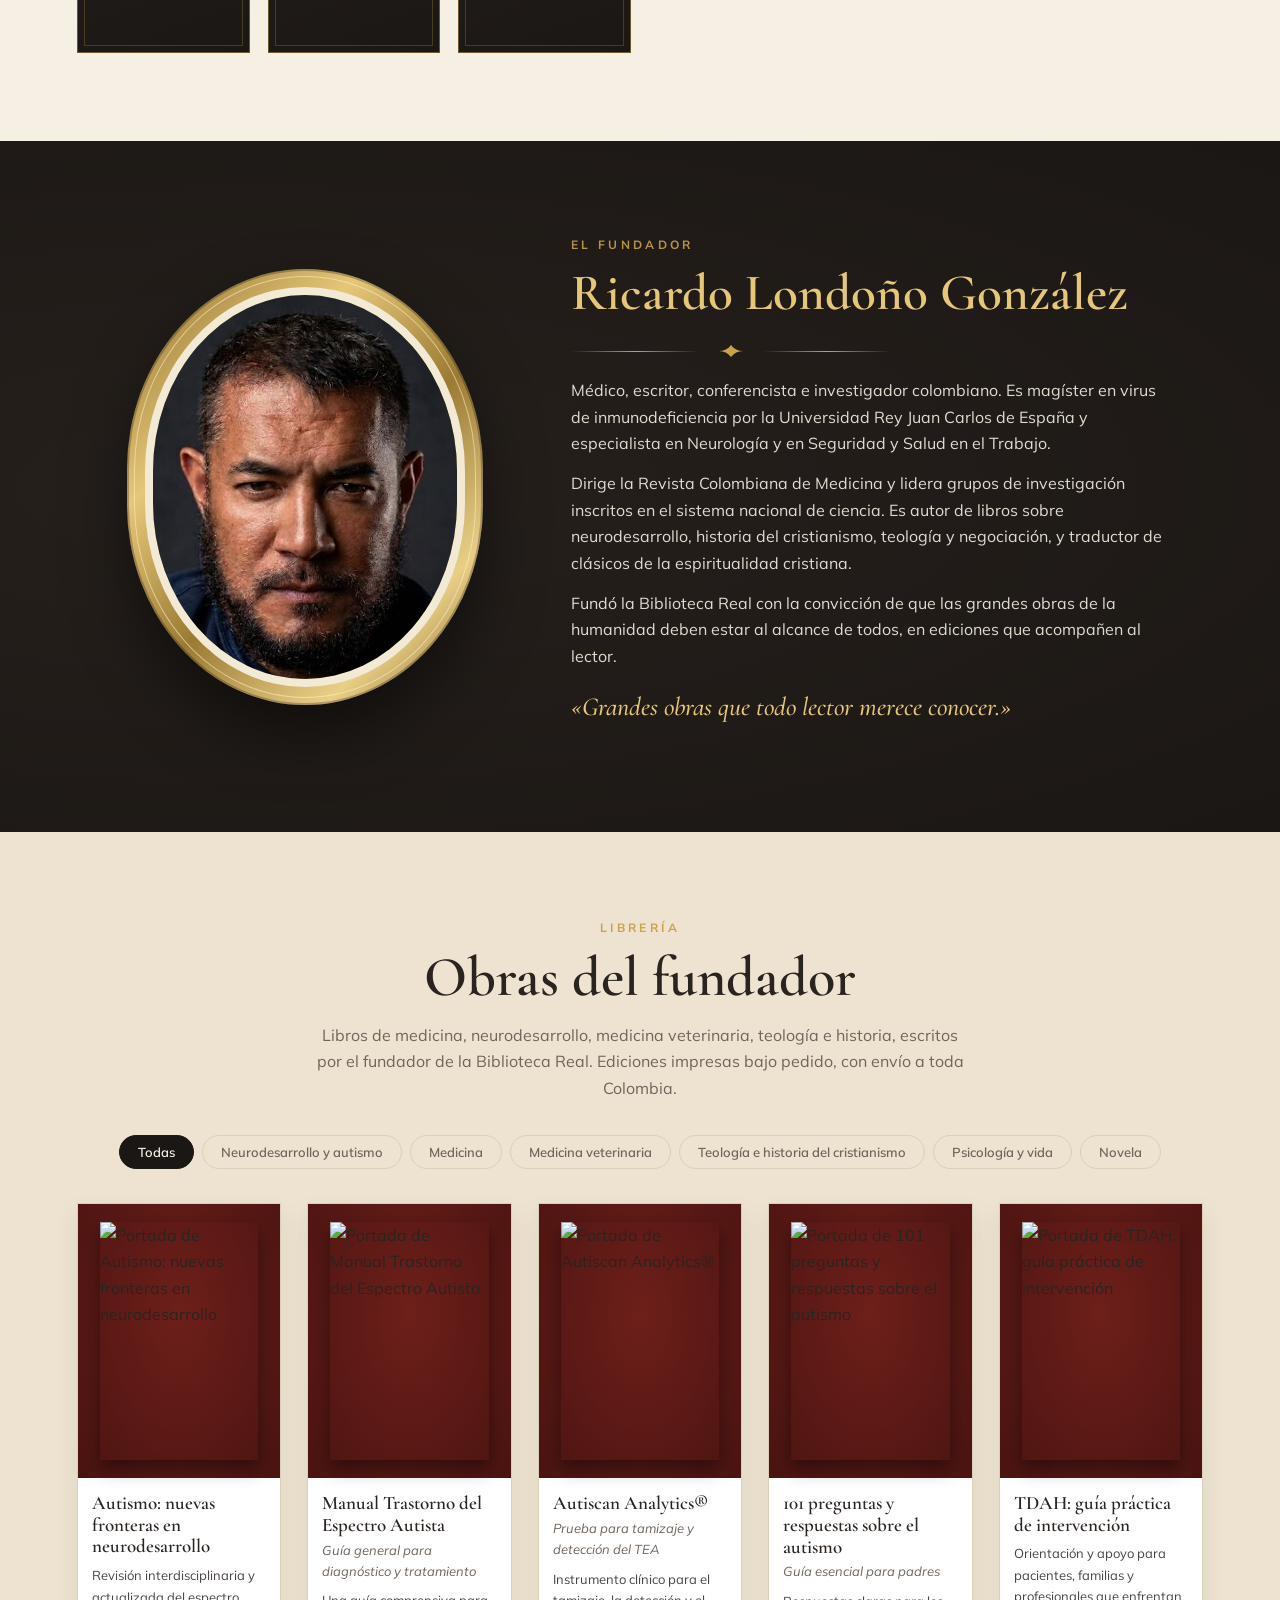
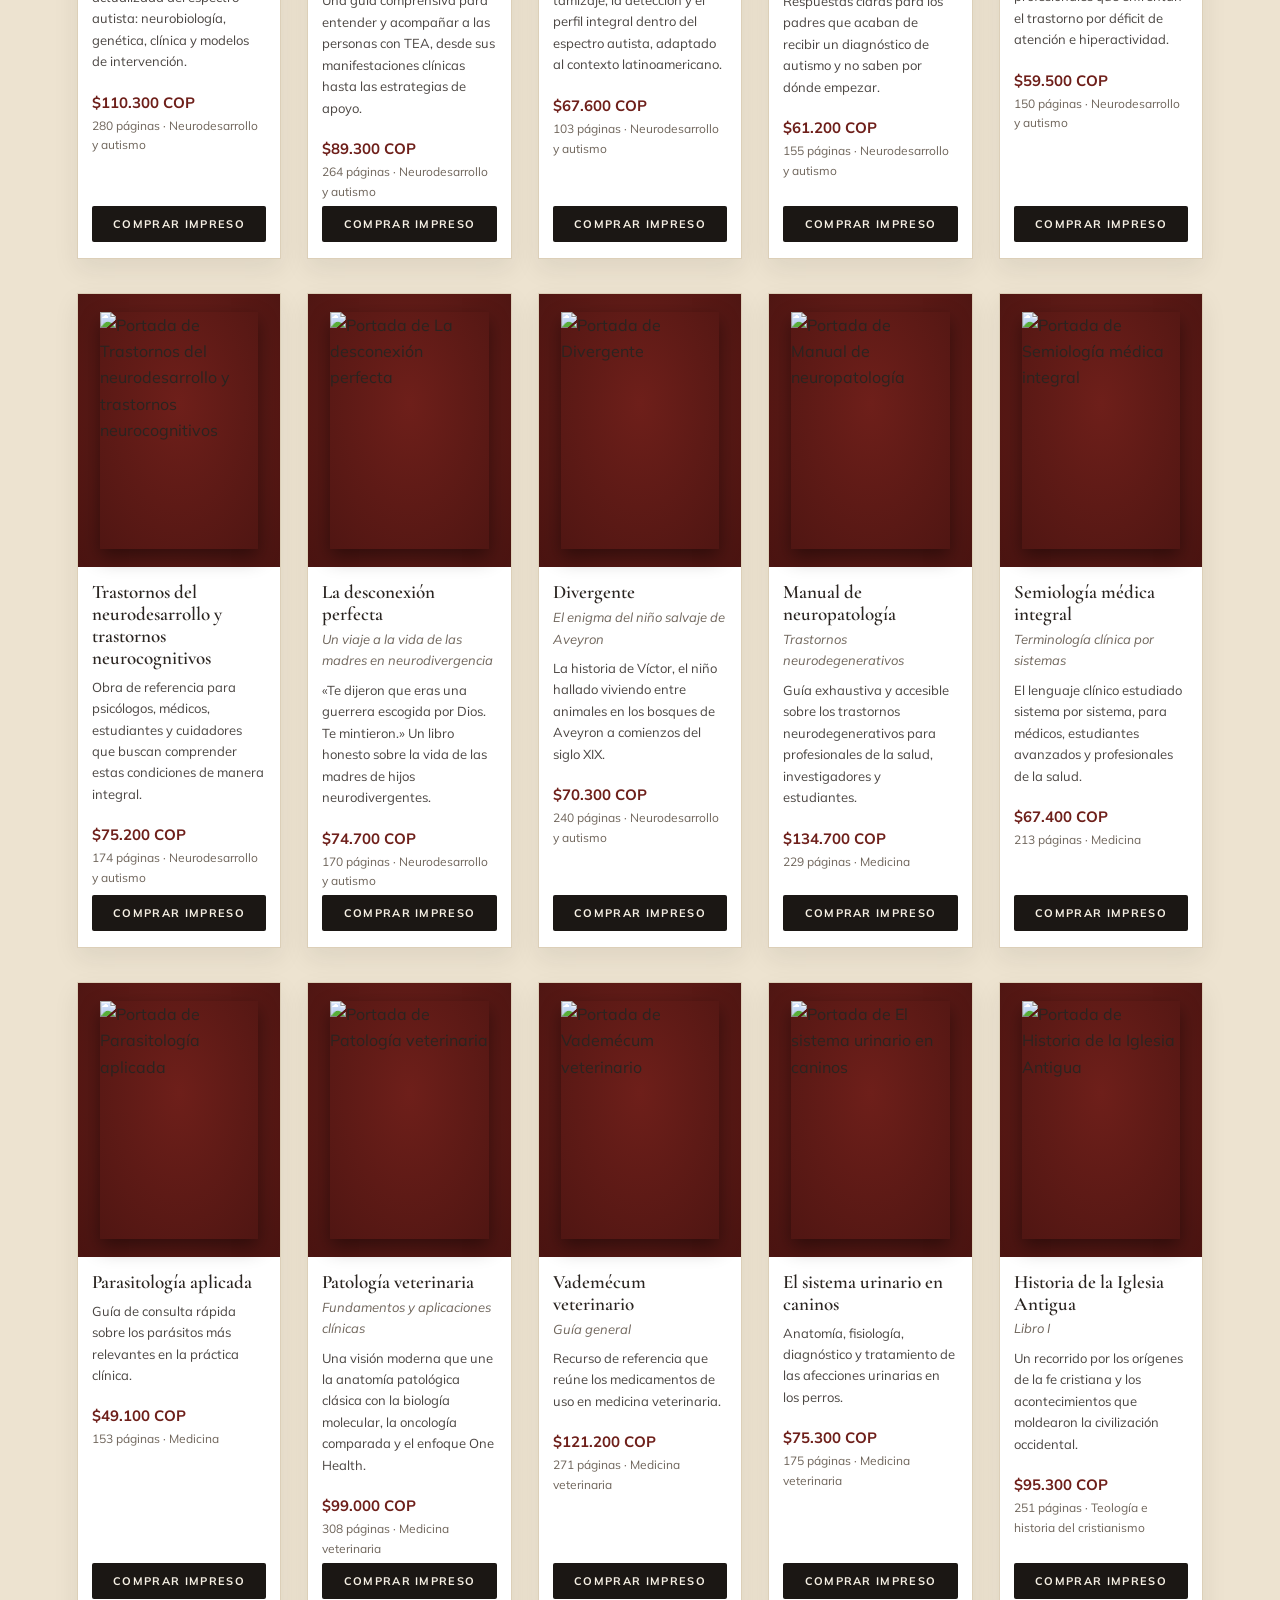
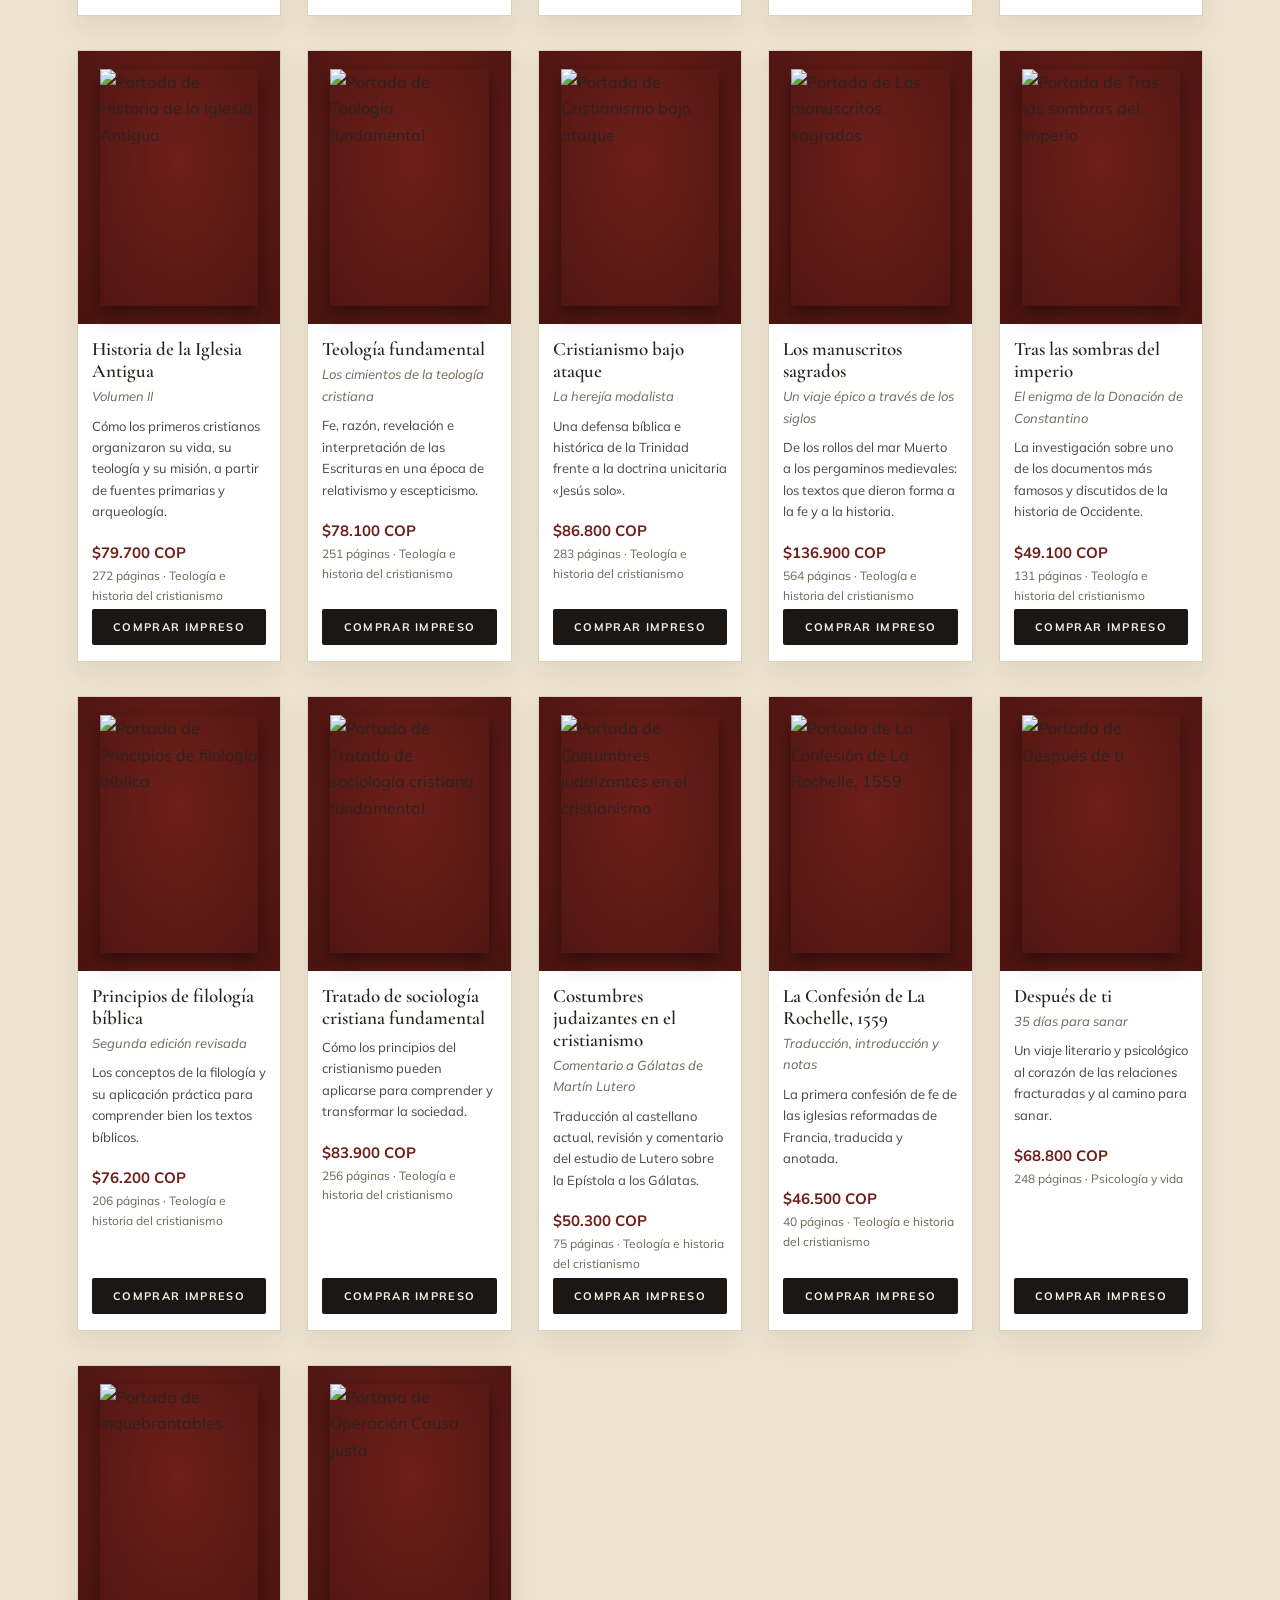
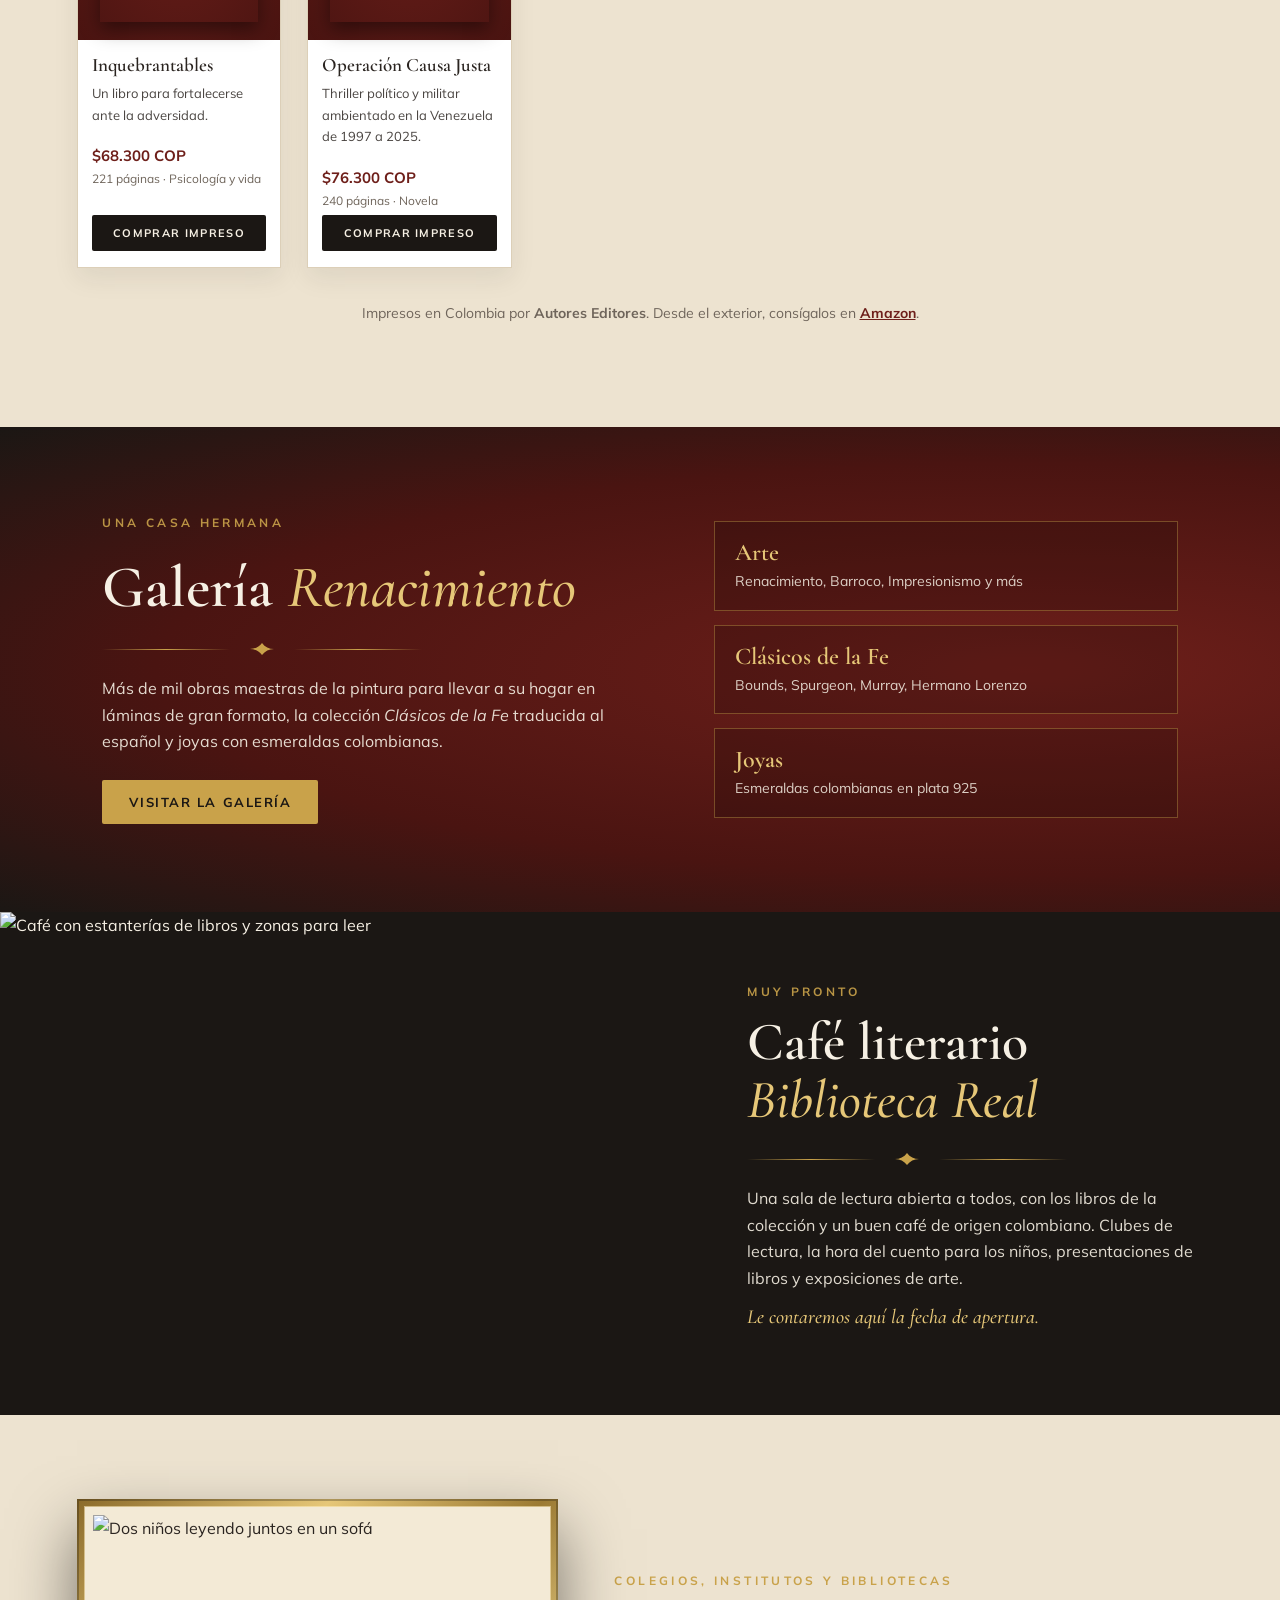
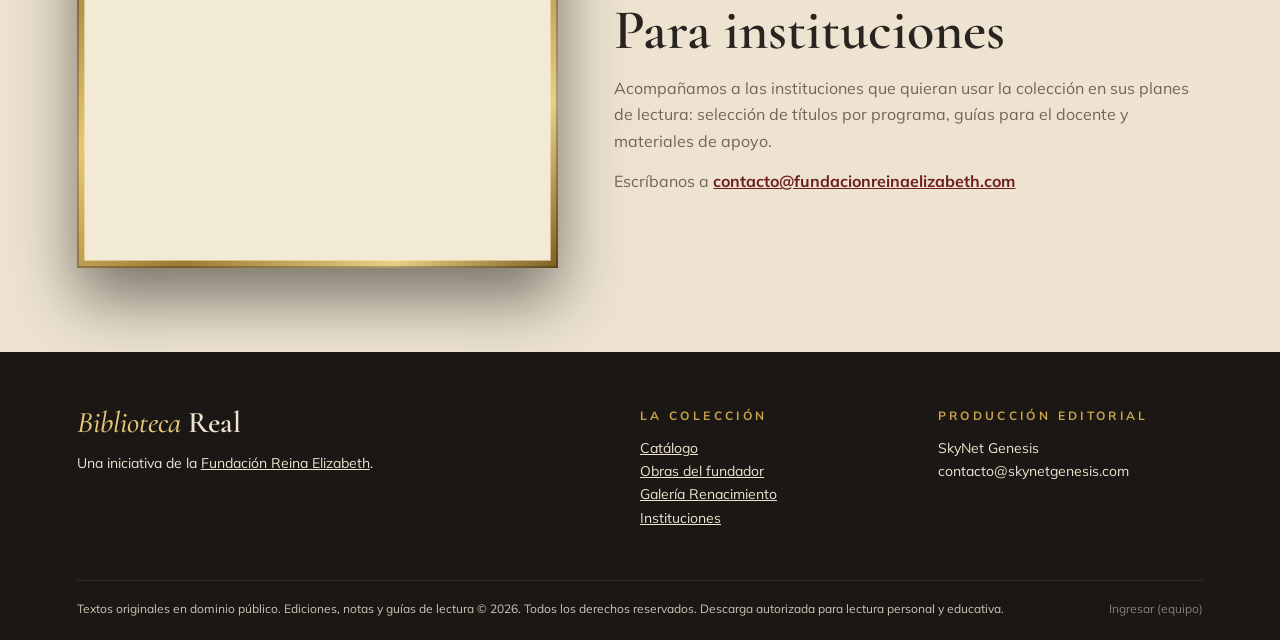
==== commit 5133c435: "Frase del fundador: versión final" ====
--- a/index.html
+++ b/index.html
@@ -42,7 +42,7 @@
 
 <section class="banda" aria-label="El placer de leer">
   <img src="https://images.unsplash.com/photo-1494809610410-160faaed4de0?auto=format&fit=crop&w=1800&q=80" alt="Lectora entre las estanterías de una biblioteca" loading="lazy">
-  <div class="banda-txt"><p class="sobre">El placer de leer</p><p class="banda-cita">«Cada libro que abrimos es una lámpara encendida para quienes vienen detrás.»</p><small>Ricardo Londoño González</small></div>
+  <div class="banda-txt"><p class="sobre">El placer de leer</p><p class="banda-cita">«Cada libro que abrimos es una lámpara encendida para quienes buscan la verdad del conocimiento.»</p><small>Ricardo Londoño González</small></div>
 </section>
 
 <section class="salas" id="salas">
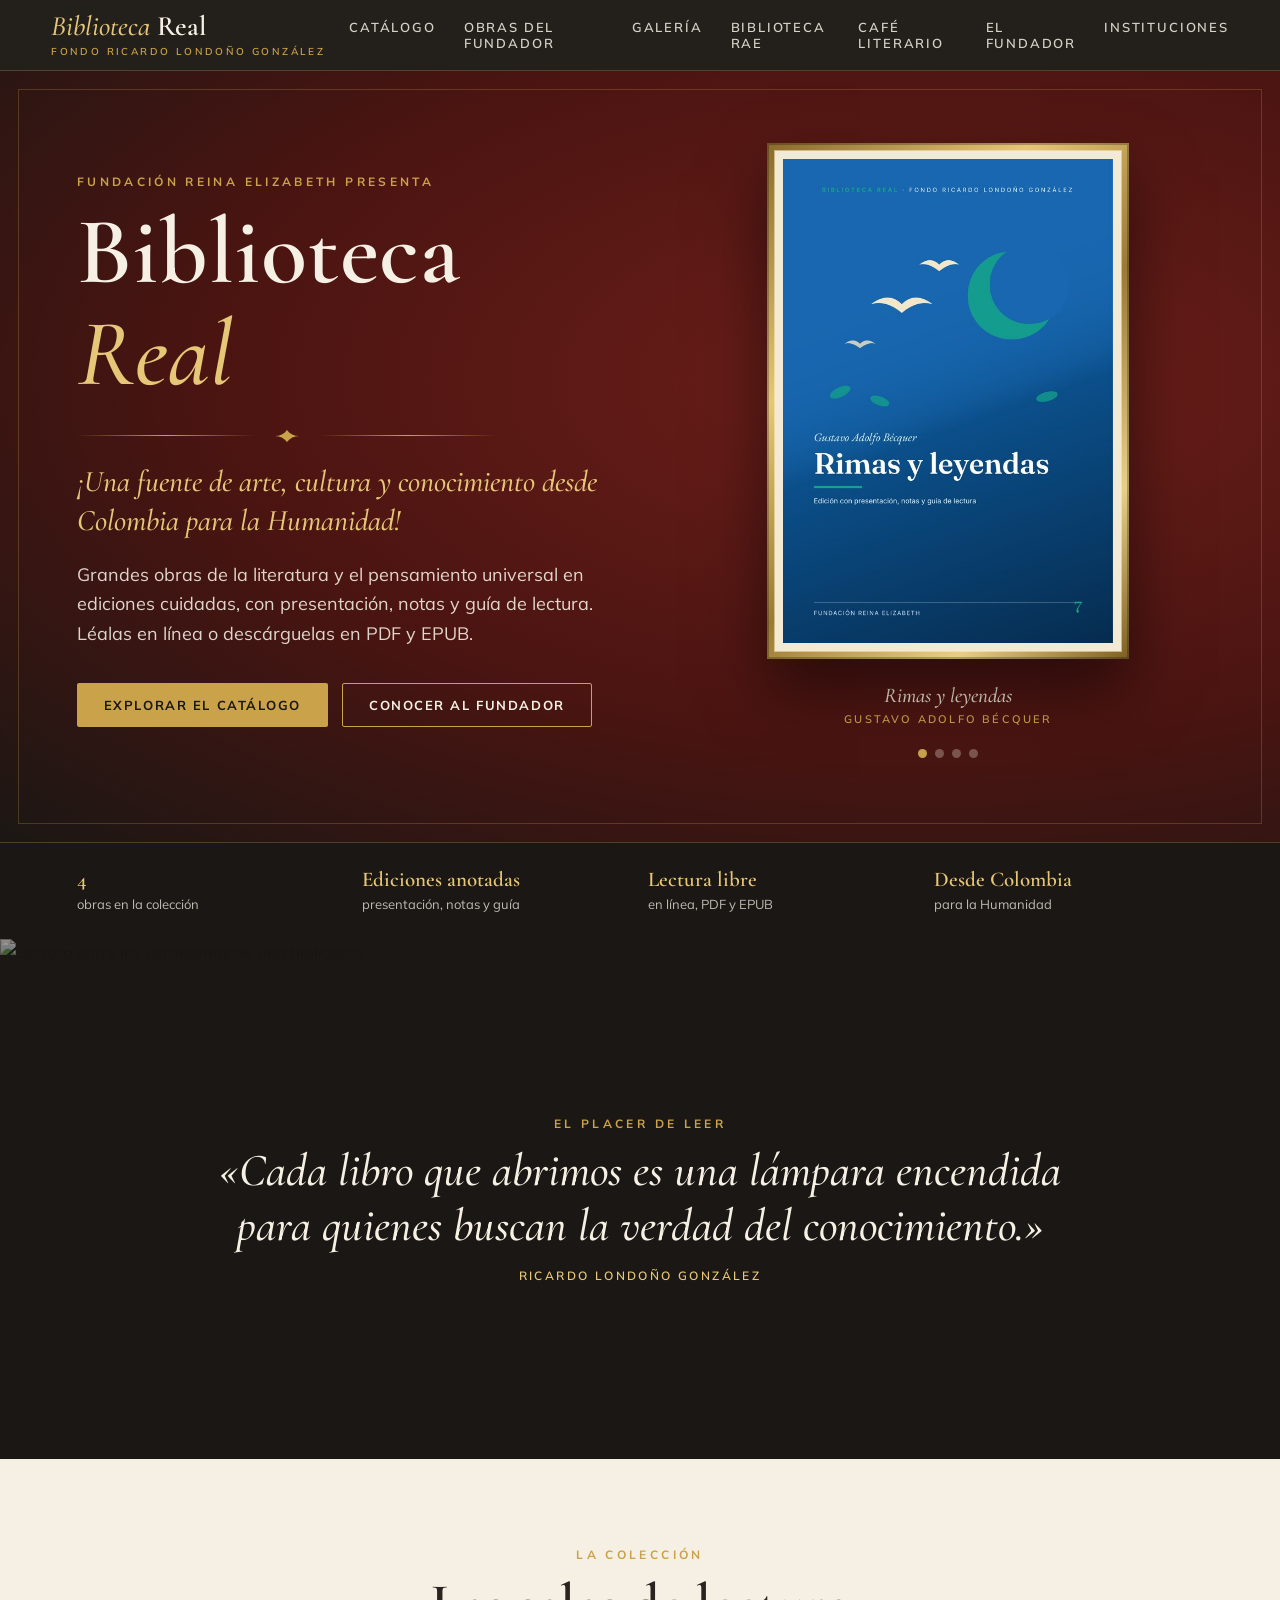
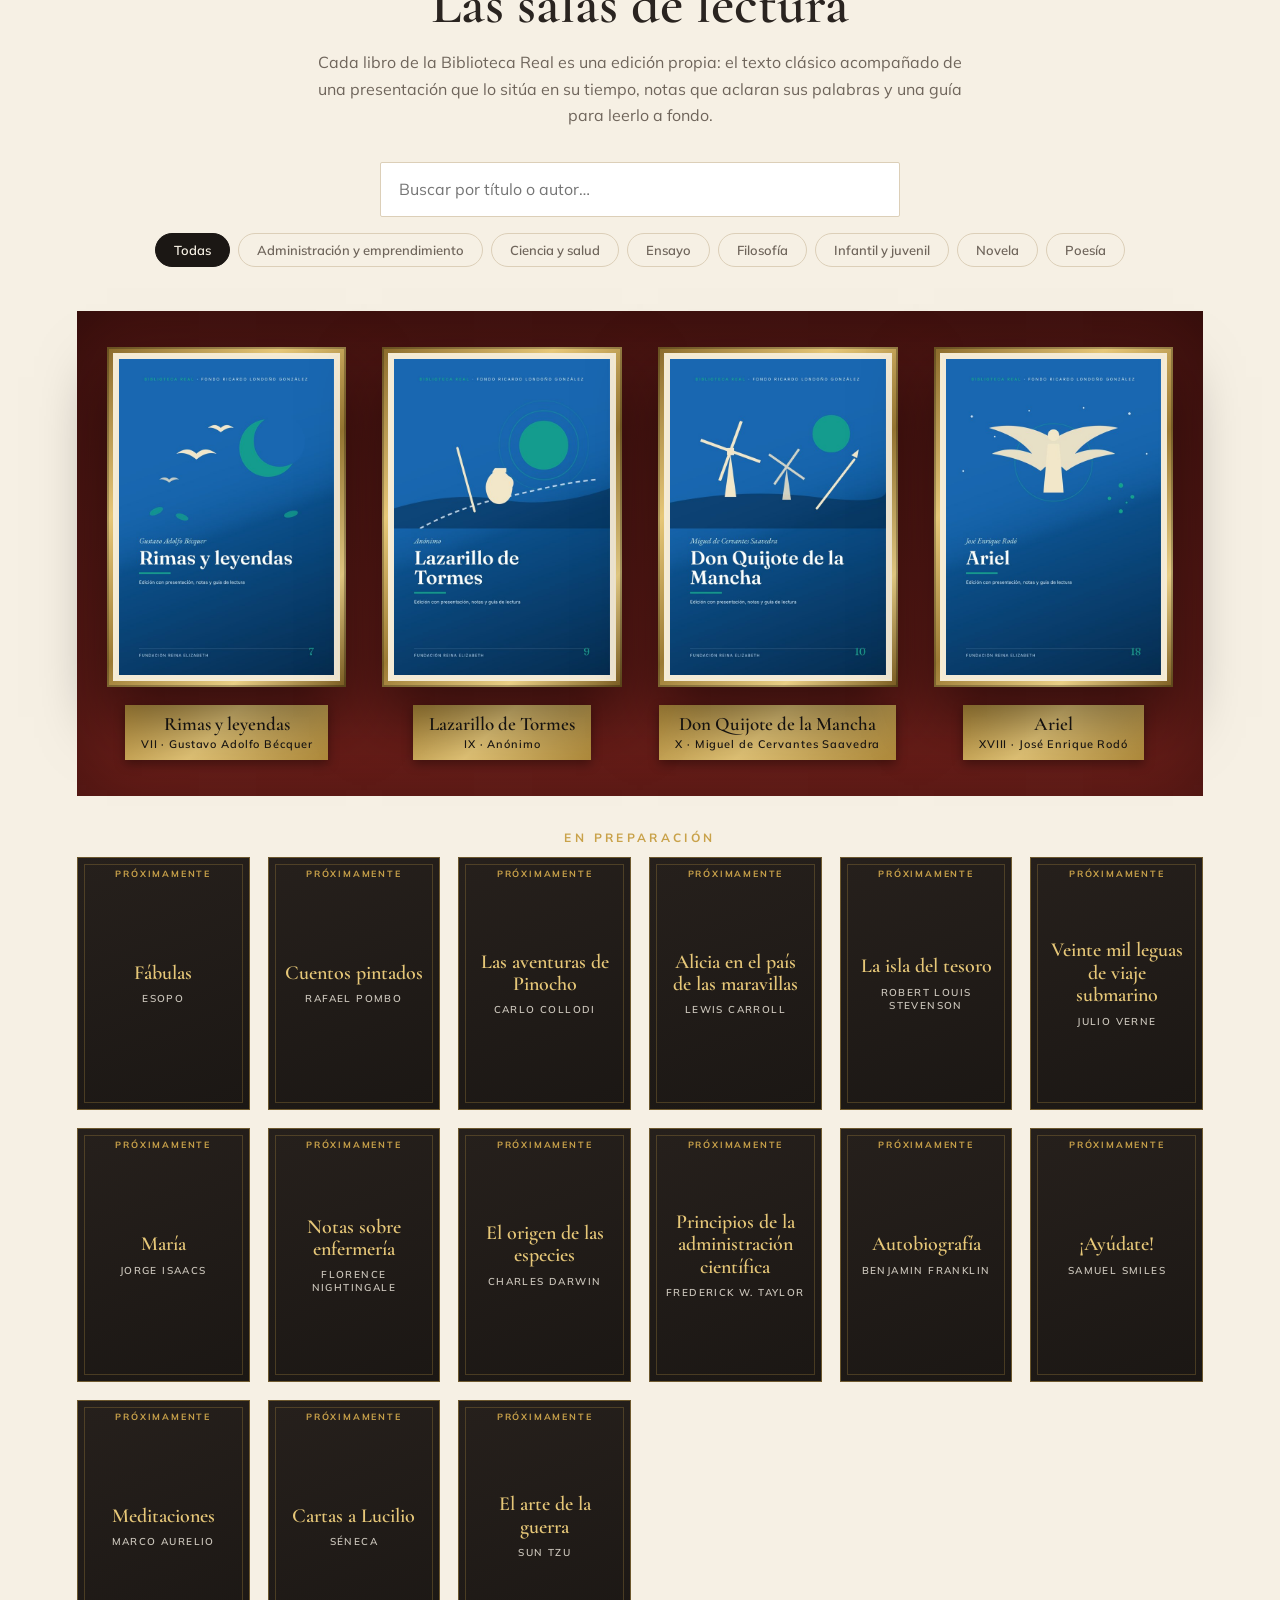
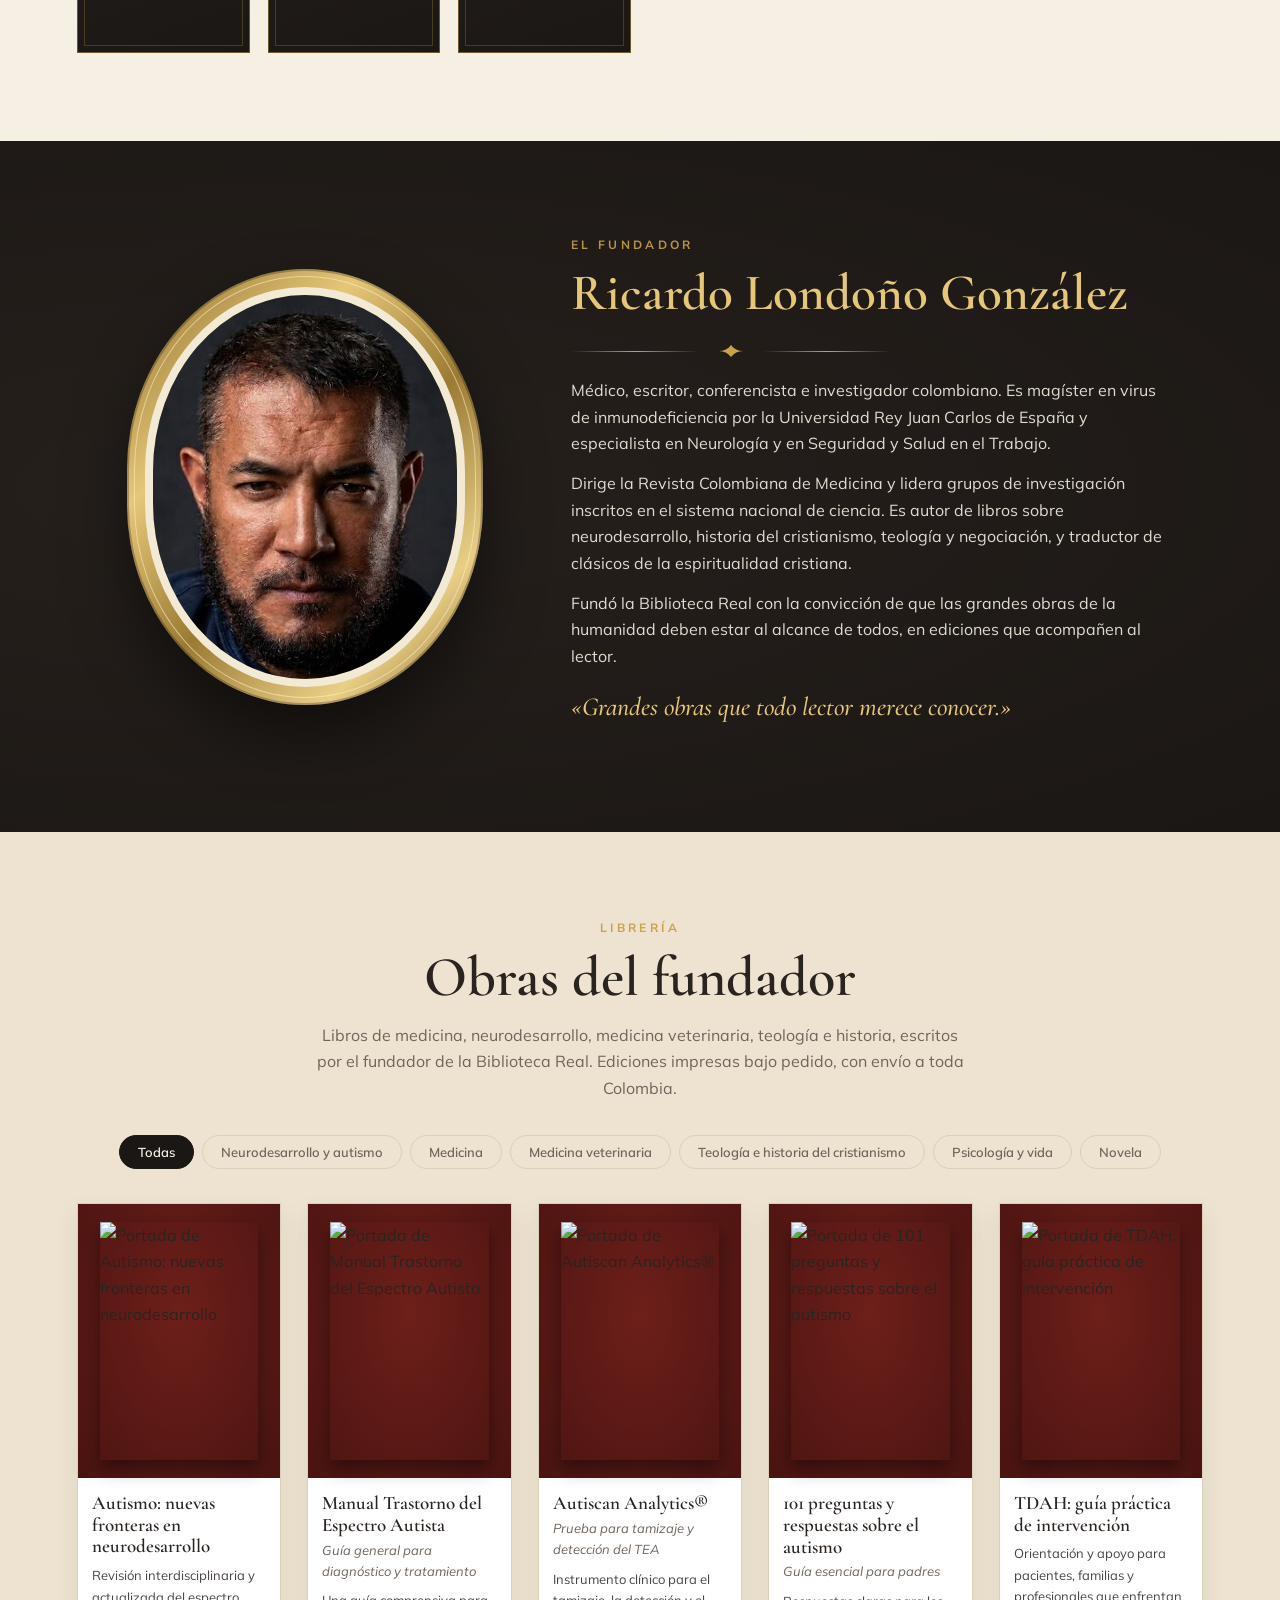
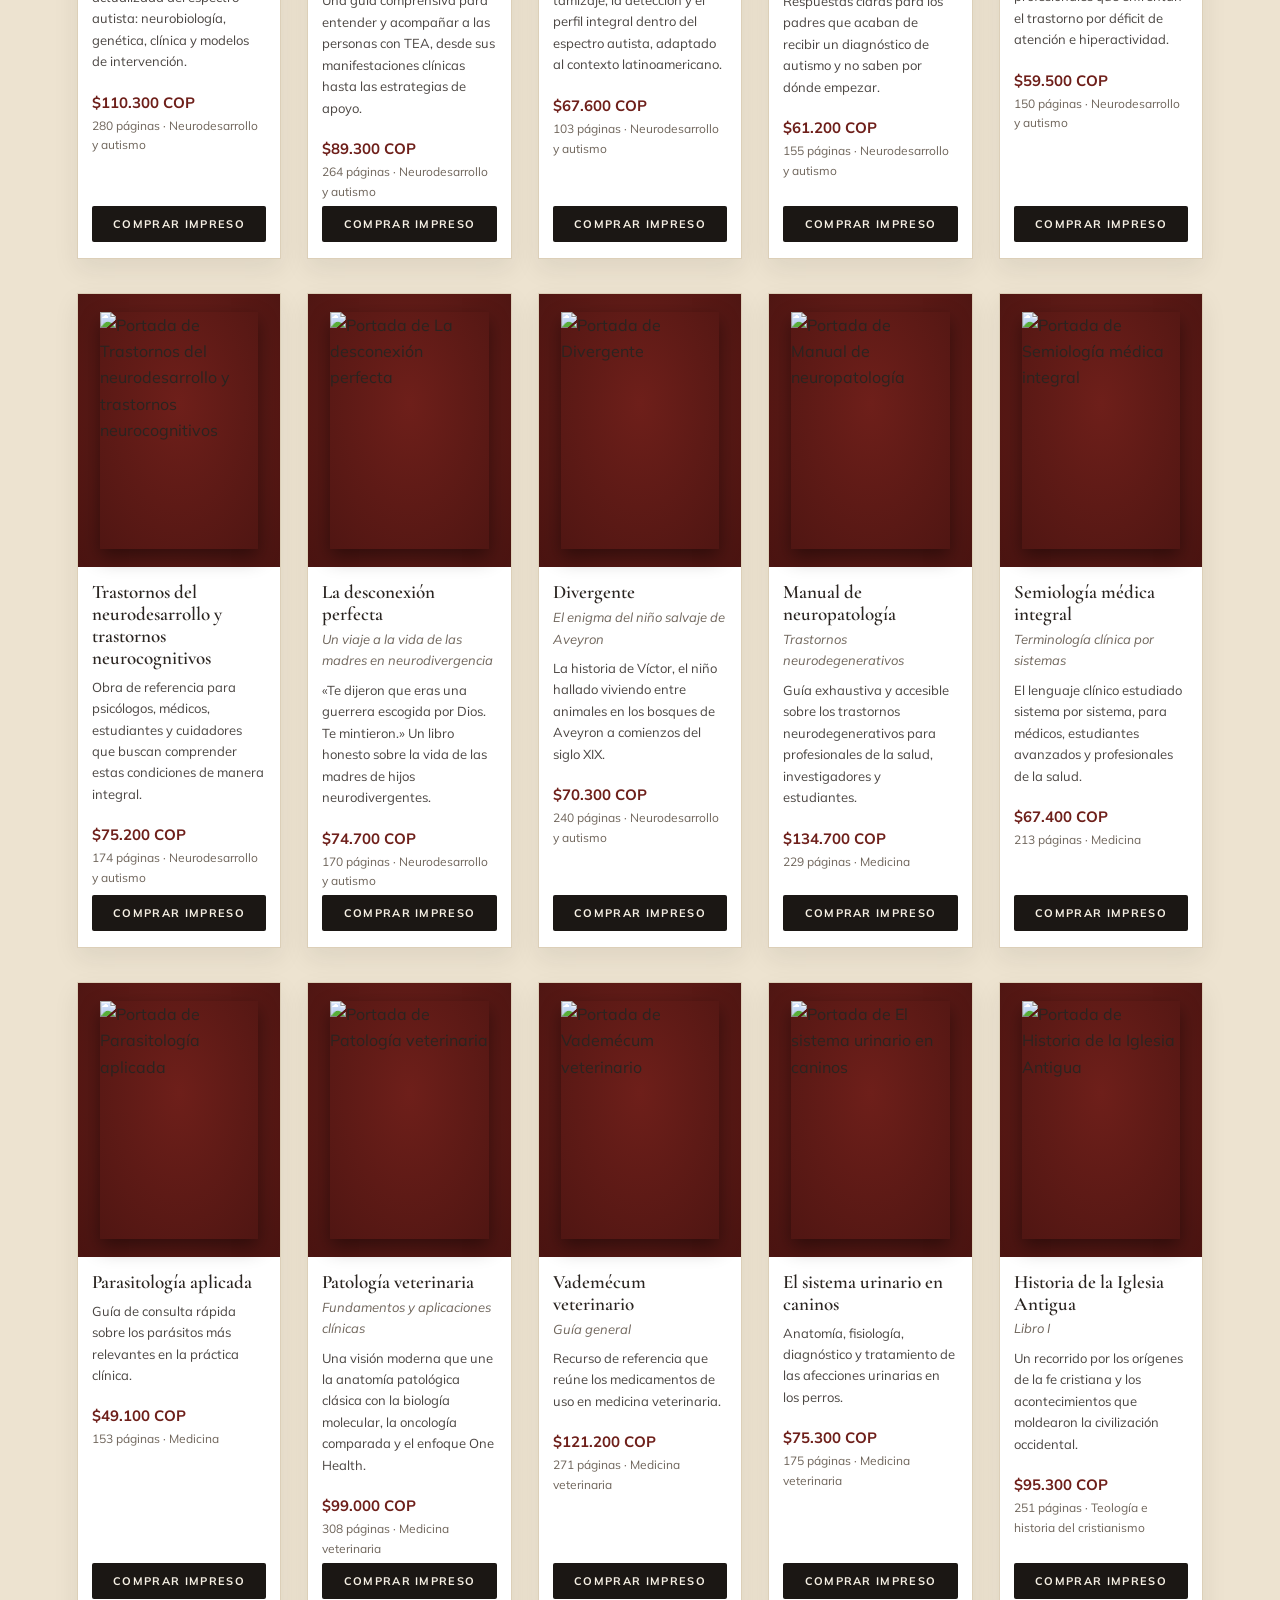
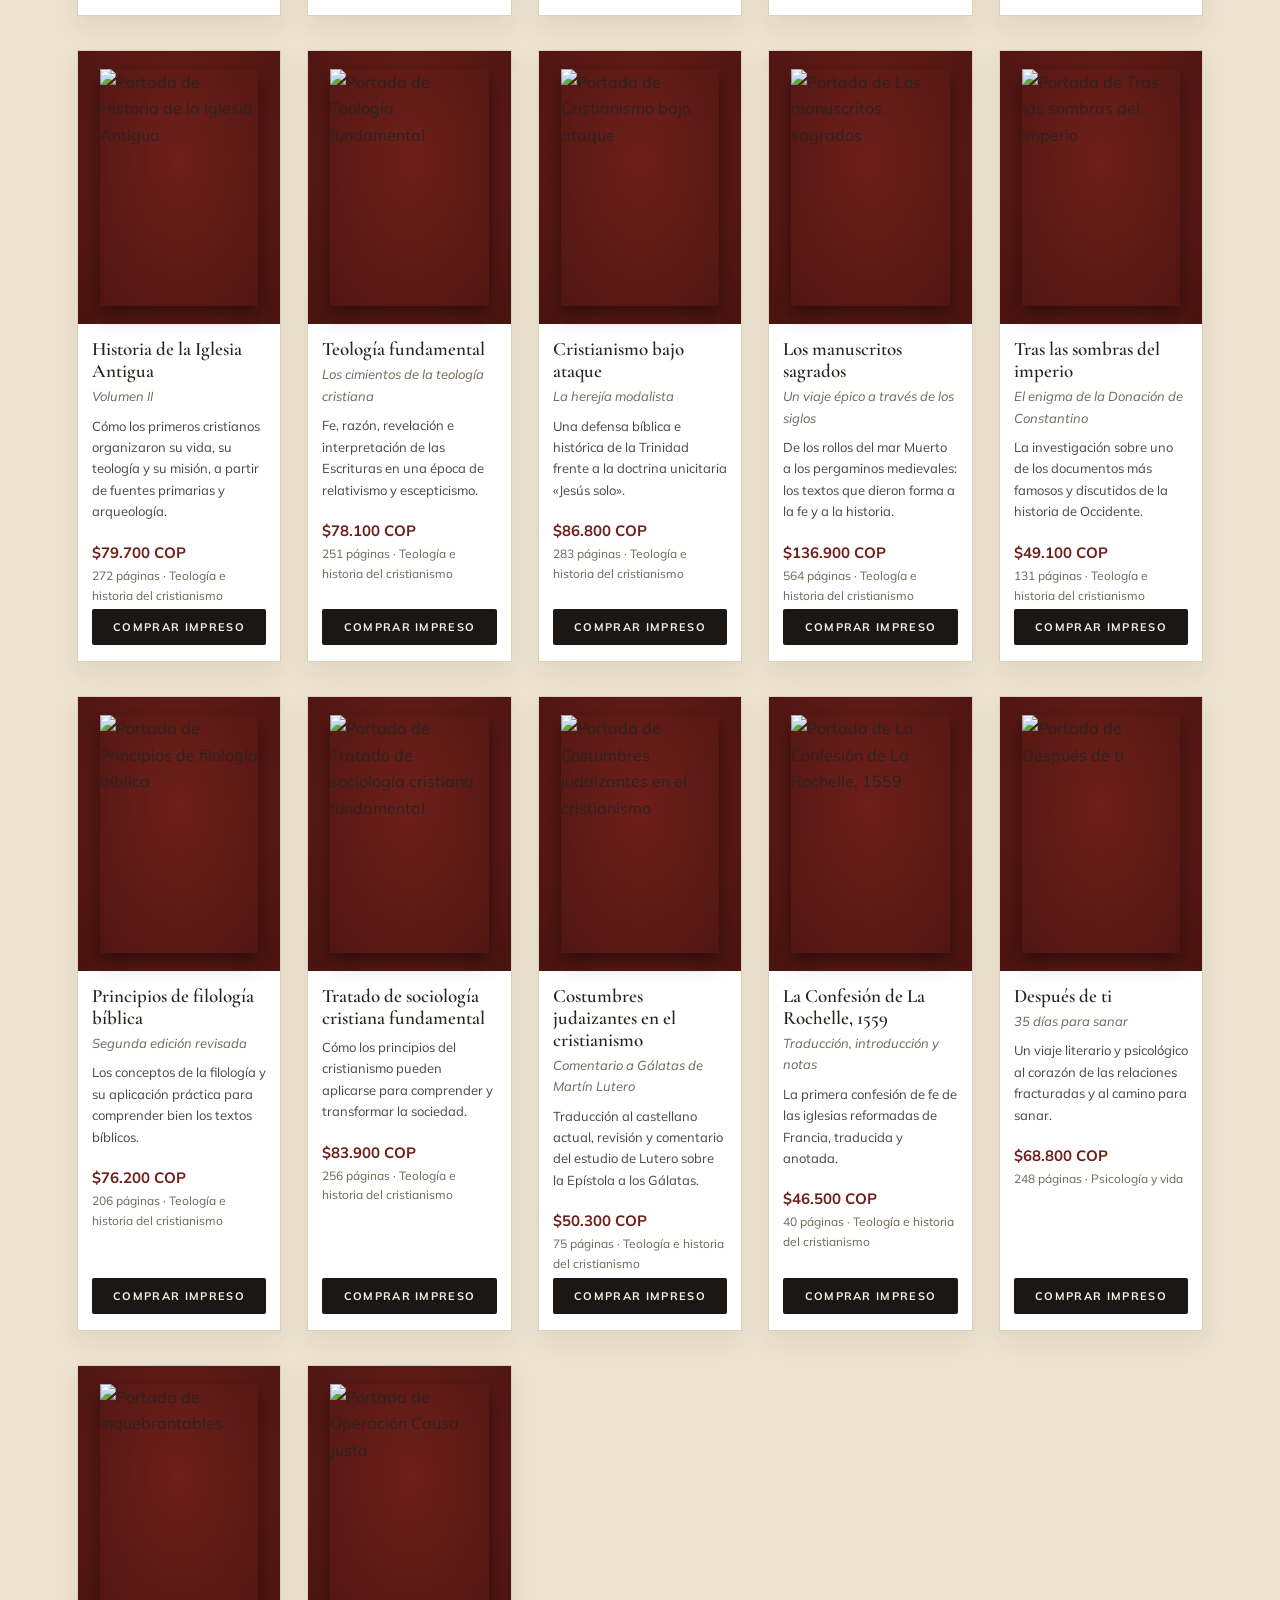
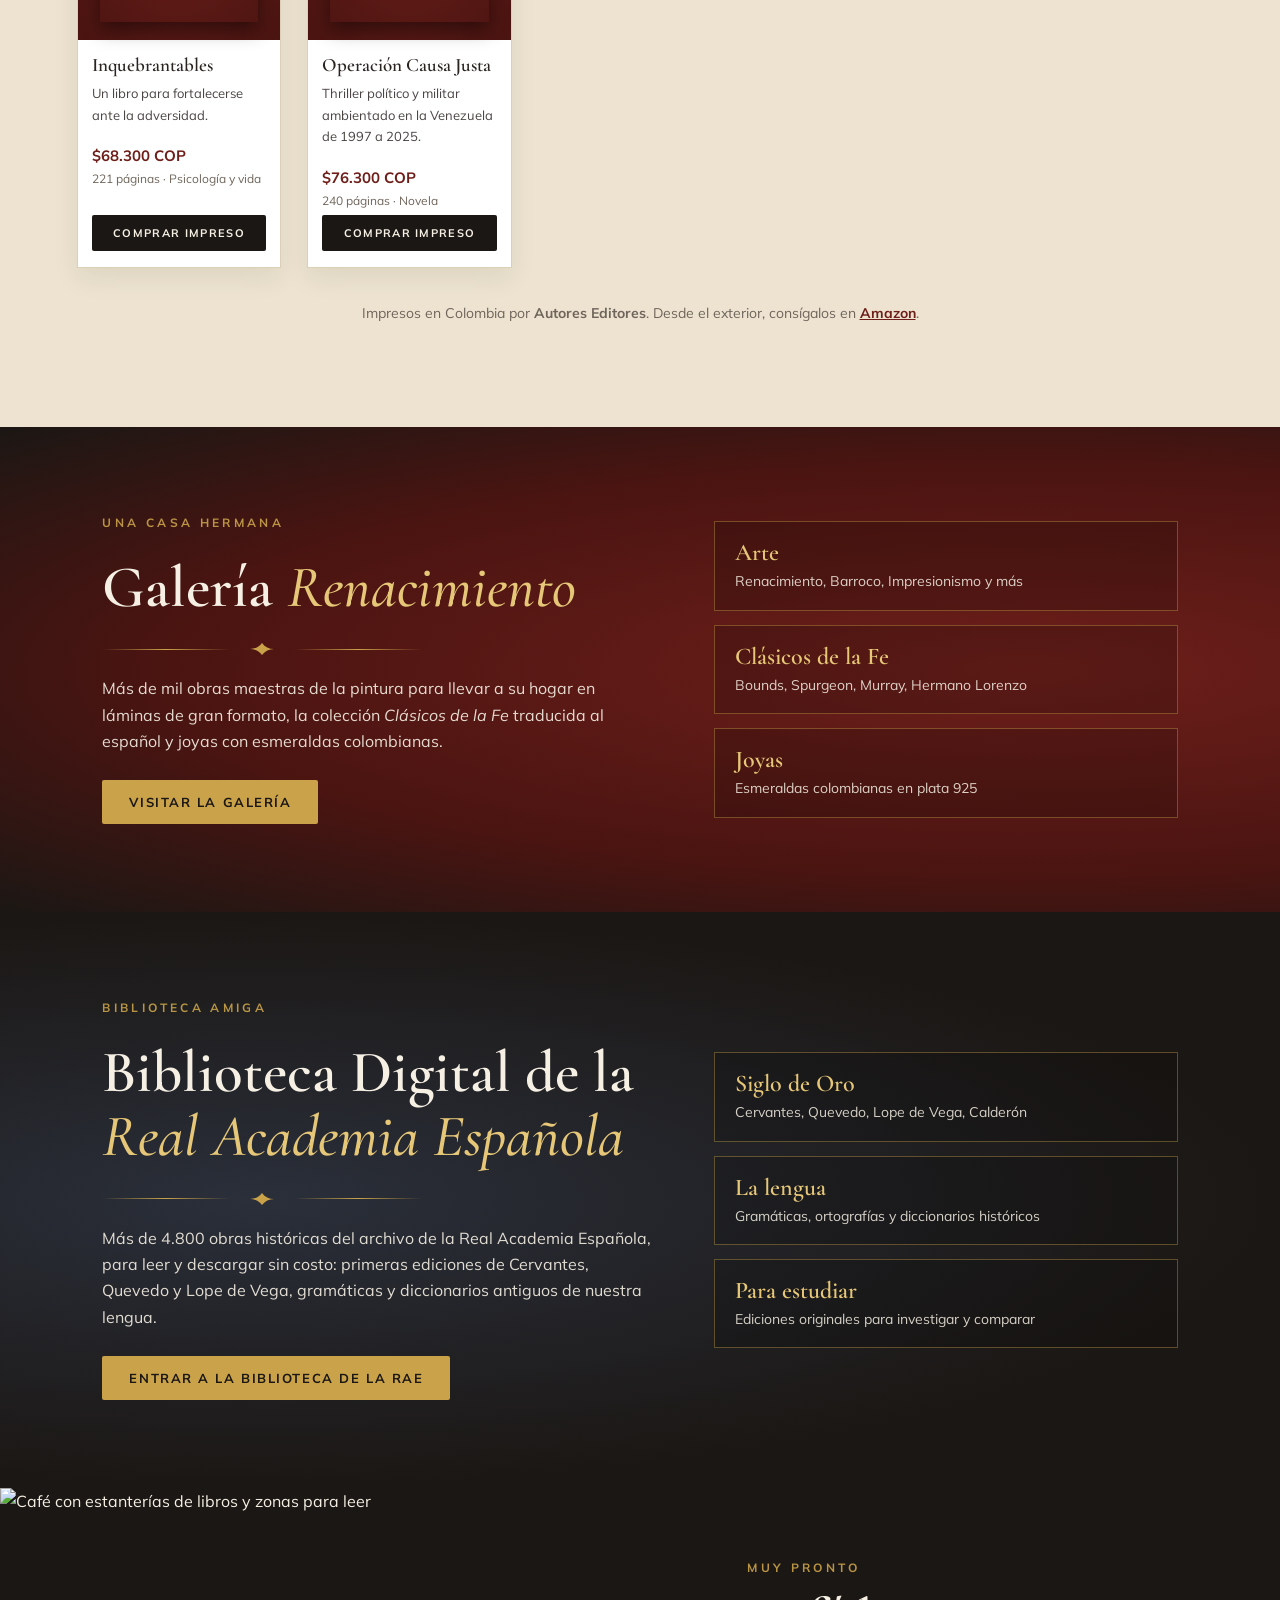
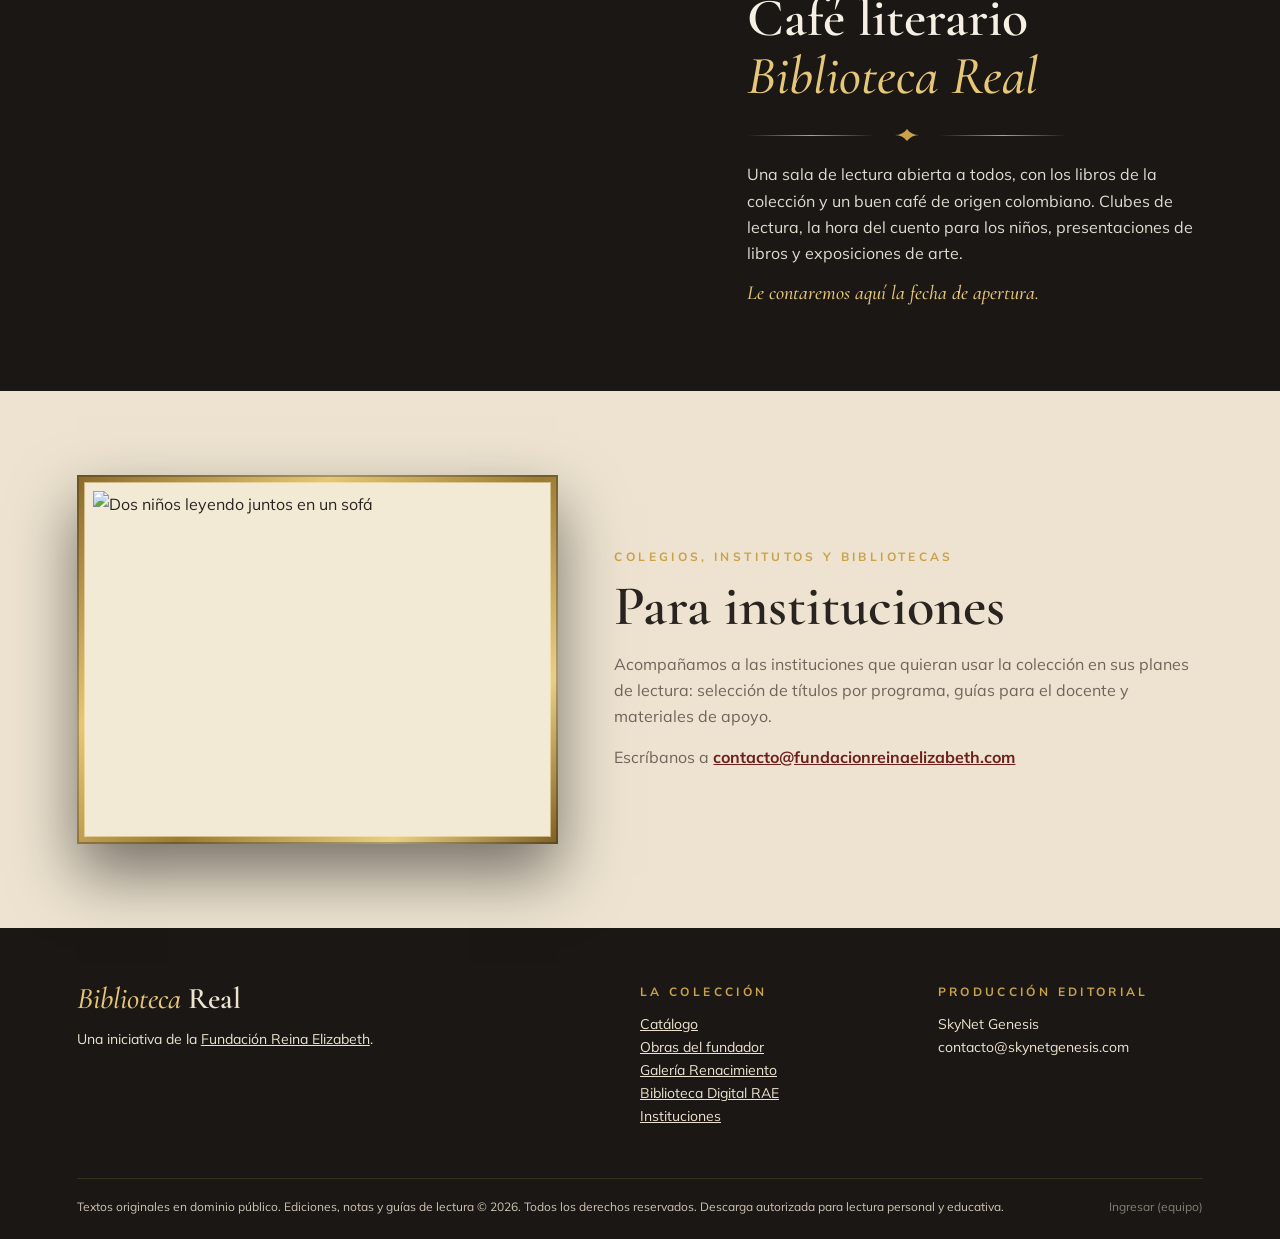
==== commit fd880572: "Seccion Biblioteca Digital de la RAE" ====
--- a/index.html
+++ b/index.html
@@ -14,7 +14,7 @@
 <body>
 <header class="barra">
   <a class="marca" href="#inicio"><span class="m1">Biblioteca</span> <span class="m2">Real</span><small>Fondo Ricardo Londoño González</small></a>
-  <nav class="menu"><a href="#salas">Catálogo</a><a href="#obras">Obras del fundador</a><a href="#galeria">Galería</a><a href="#cafe">Café literario</a><a href="#fundador">El fundador</a><a href="#instituciones">Instituciones</a></nav>
+  <nav class="menu"><a href="#salas">Catálogo</a><a href="#obras">Obras del fundador</a><a href="#galeria">Galería</a><a href="#rae">Biblioteca RAE</a><a href="#cafe">Café literario</a><a href="#fundador">El fundador</a><a href="#instituciones">Instituciones</a></nav>
 </header>
 
 <section class="hero" id="inicio">
@@ -90,6 +90,21 @@
   </div>
 </section>
 
+<section class="galeria rae" id="rae">
+  <div class="g-txt">
+    <p class="sobre">Biblioteca amiga</p>
+    <h2>Biblioteca Digital de la <em>Real Academia Española</em></h2>
+    <div class="orla izq" aria-hidden="true"><span></span><svg viewBox="0 0 40 16"><path d="M20 2c3 4 7 6 12 6-5 0-9 2-12 6-3-4-7-6-12-6 5 0 9-2 12-6z" fill="currentColor"/></svg><span></span></div>
+    <p>Más de 4.800 obras históricas del archivo de la Real Academia Española, para leer y descargar sin costo: primeras ediciones de Cervantes, Quevedo y Lope de Vega, gramáticas y diccionarios antiguos de nuestra lengua.</p>
+    <a class="btn oro" href="https://rae.es/biblioteca-digital" target="_blank" rel="noopener">Entrar a la Biblioteca de la RAE</a>
+  </div>
+  <div class="g-salas">
+    <div><b>Siglo de Oro</b><span>Cervantes, Quevedo, Lope de Vega, Calderón</span></div>
+    <div><b>La lengua</b><span>Gramáticas, ortografías y diccionarios históricos</span></div>
+    <div><b>Para estudiar</b><span>Ediciones originales para investigar y comparar</span></div>
+  </div>
+</section>
+
 <section class="cafe" id="cafe">
   <div class="cafe-foto"><img src="https://images.unsplash.com/photo-1758610605872-3195caed0bdd?auto=format&fit=crop&w=1400&q=80" alt="Café con estanterías de libros y zonas para leer" loading="lazy"></div>
   <div class="cafe-txt">
@@ -111,7 +126,7 @@
 <footer class="pie">
   <div class="pie-a">
     <div><div class="marca"><span class="m1">Biblioteca</span> <span class="m2">Real</span></div><p>Una iniciativa de la <a href="https://fundacionreinaelizabeth.com">Fundación Reina Elizabeth</a>.</p></div>
-    <div><p class="sobre">La colección</p><p><a href="#salas">Catálogo</a><br><a href="#obras">Obras del fundador</a><br><a href="https://galeriarenacimiento.com" target="_blank" rel="noopener">Galería Renacimiento</a><br><a href="#instituciones">Instituciones</a></p></div>
+    <div><p class="sobre">La colección</p><p><a href="#salas">Catálogo</a><br><a href="#obras">Obras del fundador</a><br><a href="https://galeriarenacimiento.com" target="_blank" rel="noopener">Galería Renacimiento</a><br><a href="https://rae.es/biblioteca-digital" target="_blank" rel="noopener">Biblioteca Digital RAE</a><br><a href="#instituciones">Instituciones</a></p></div>
     <div><p class="sobre">Producción editorial</p><p>SkyNet Genesis<br>contacto@skynetgenesis.com</p></div>
   </div>
   <div class="pie-b"><span>Textos originales en dominio público. Ediciones, notas y guías de lectura © 2026. Todos los derechos reservados. Descarga autorizada para lectura personal y educativa.</span><a class="equipo" href="admin/">Ingresar (equipo)</a></div>
--- a/estilo.css
+++ b/estilo.css
@@ -126,3 +126,5 @@
 .cafe h2{font-size:clamp(38px,4.2vw,58px)}.cafe h2 em{color:var(--oro2);font-weight:500}
 .cafe p{opacity:.9;margin:0 0 14px;max-width:520px}.cafe-nota{font:italic 500 20px "Cormorant Garamond",serif;color:var(--oro2)!important;opacity:1!important}
 @media(max-width:860px){.cafe{grid-template-columns:1fr}.cafe-foto img{min-height:260px}}
+
+.galeria.rae{background:radial-gradient(ellipse at 20% 50%,#2a2f3a 0%,var(--carbon) 70%)}
